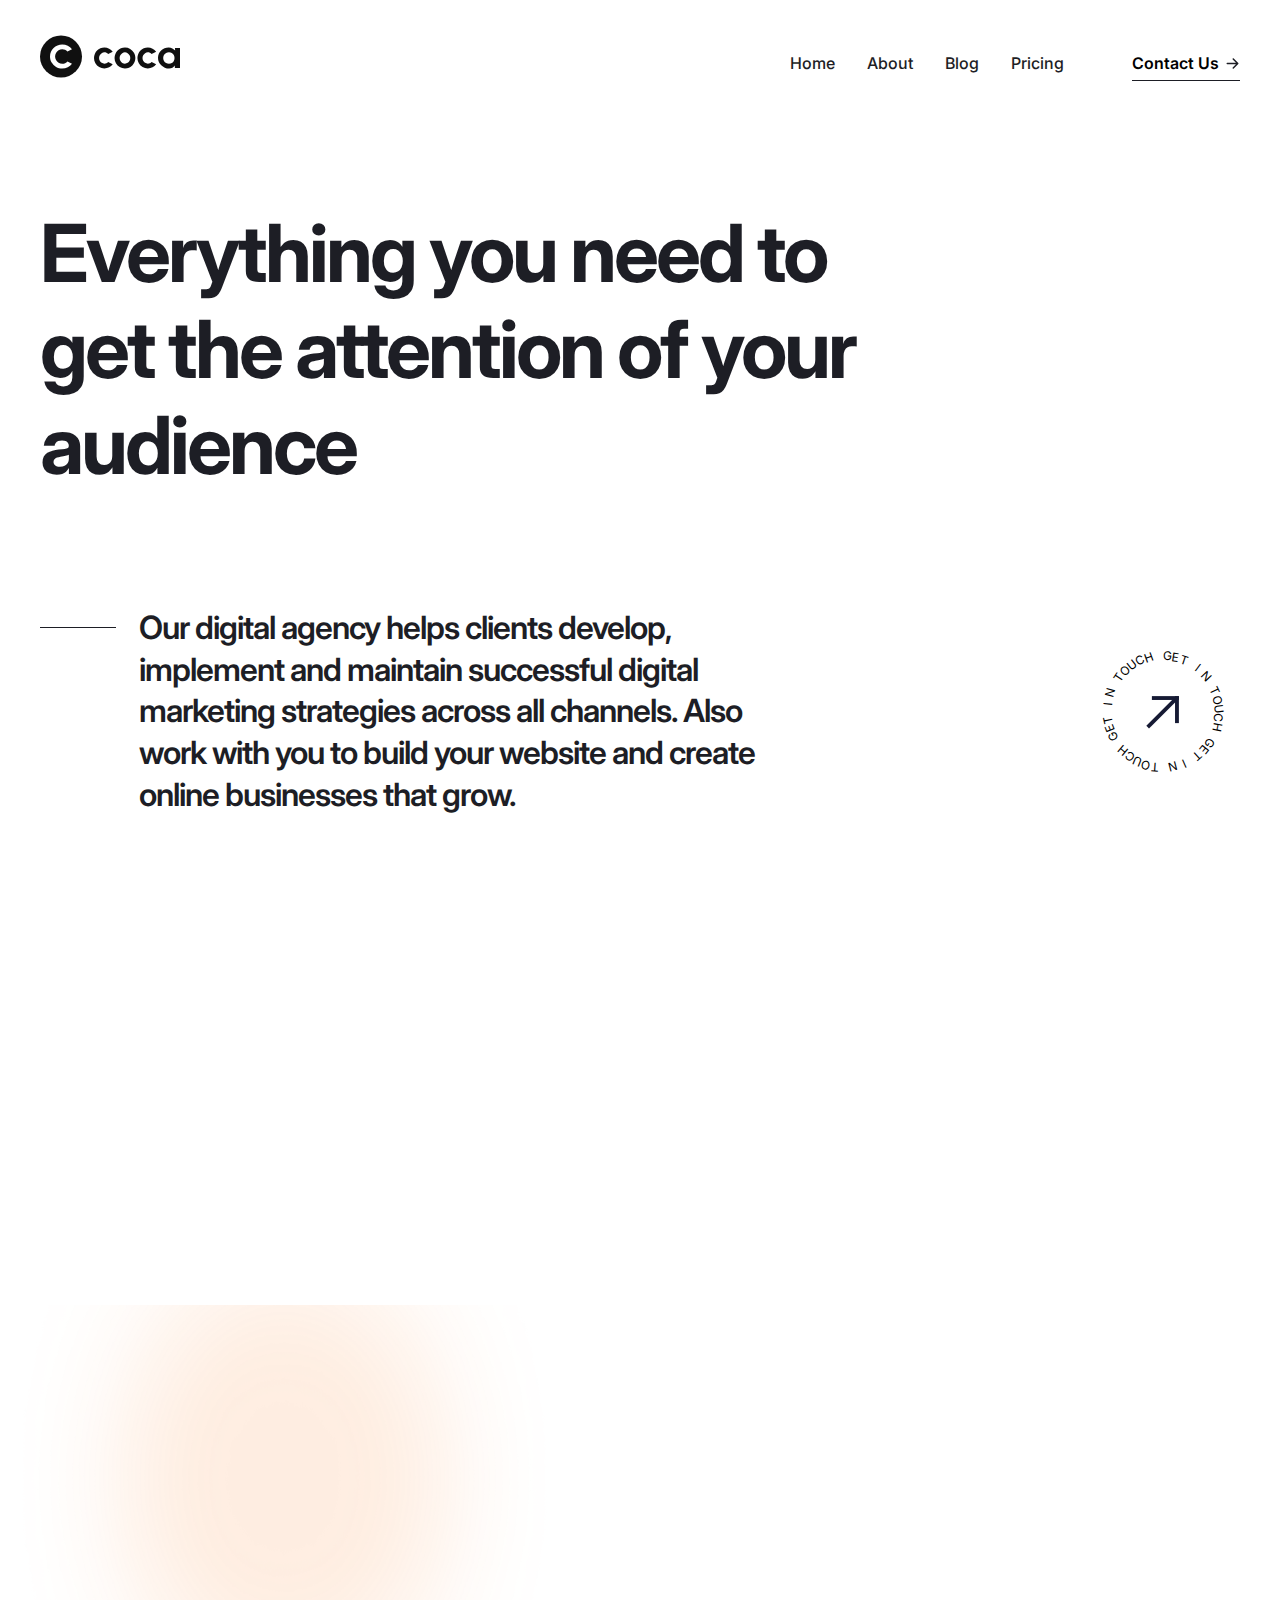
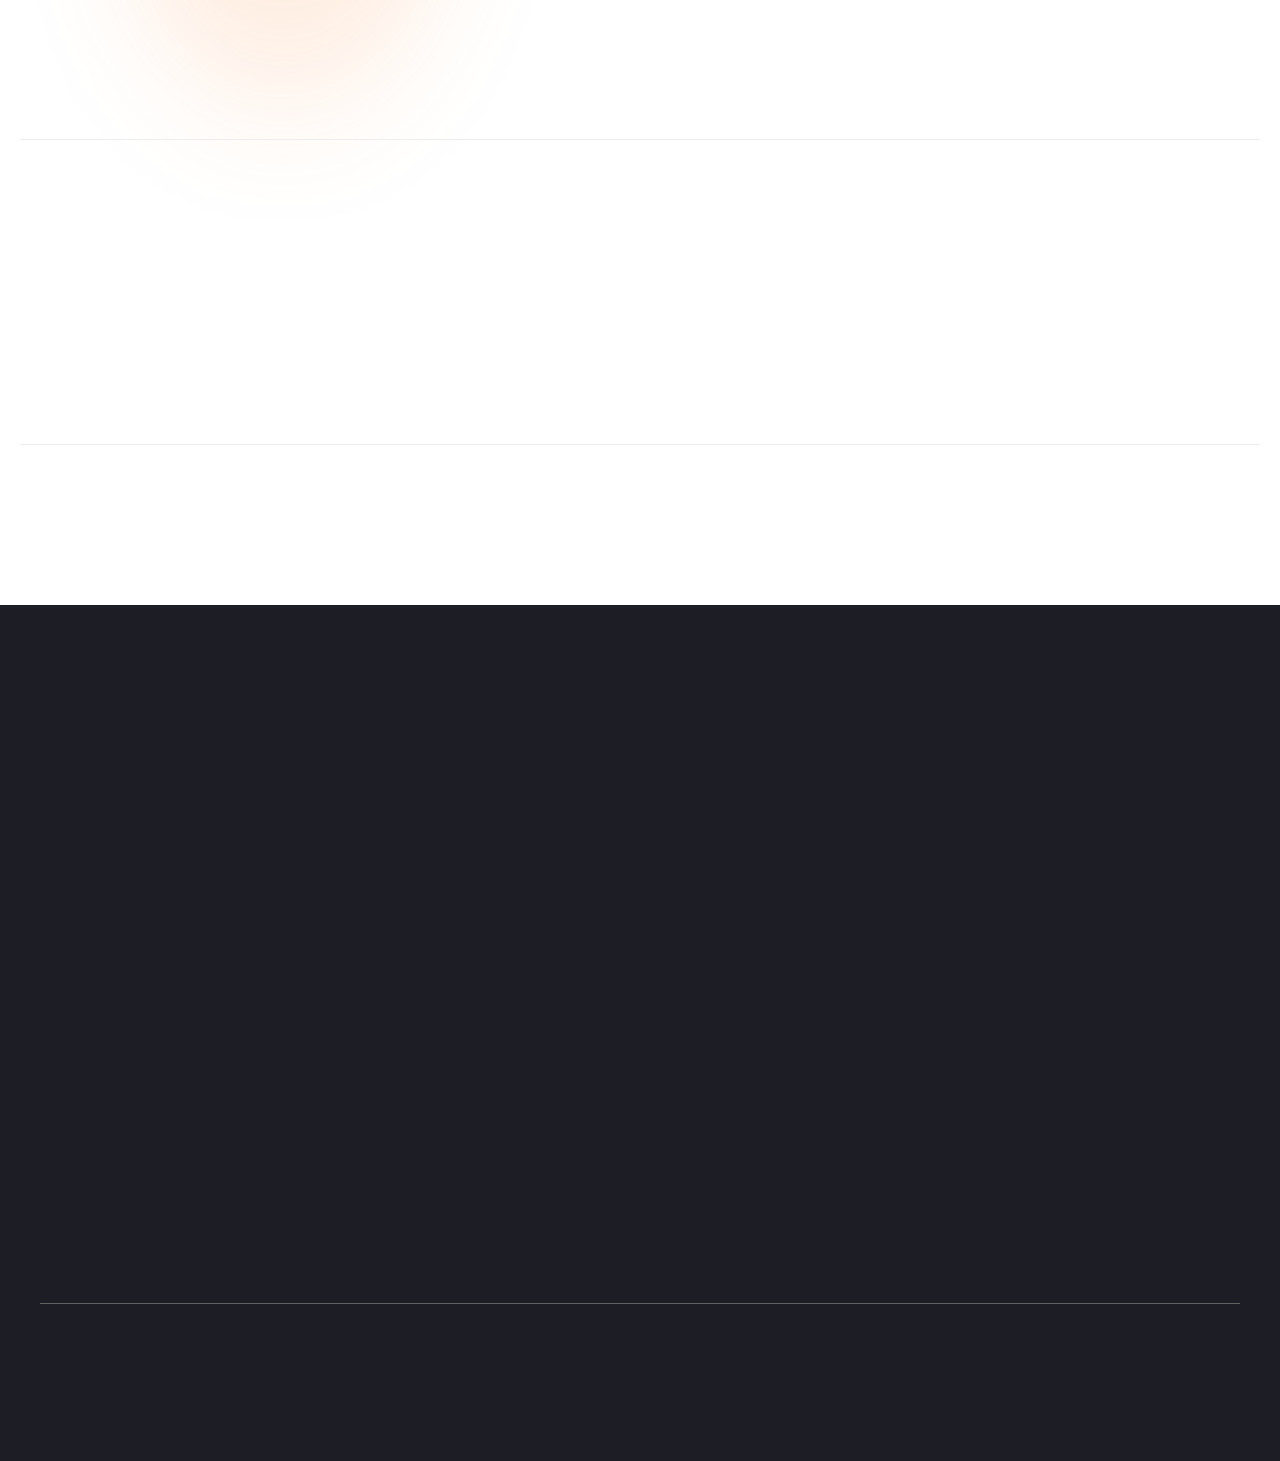
==== about.html @ 6eb858f6 "section believe-in adaptive" ====
<!DOCTYPE html>
<html lang="en">
<head>
    <meta charset="UTF-8">
    <meta name="viewport" content="width=device-width, initial-scale=1.0">
    <script src="https://cdnjs.cloudflare.com/ajax/libs/jquery/3.7.1/jquery.min.js"></script>
    <link href="https://fonts.googleapis.com/css2?family=Inter:wght@400;500;600;700&family=Poppins:wght@500&family=Roboto:wght@300;400;500&display=swap" rel="stylesheet">
    <link rel="stylesheet" href="css/reset.css">
    <link rel="stylesheet" href="css/animate.css">
    <title>Coca</title>
    <link rel="stylesheet" href="css/style.css">
</head>
<body>
    <header class="header">
        <div class="container header__inner">
            <a href="index.html">
                <img src="images/logo.svg" alt="" class="logo wow fadeInLeft">
            </a>
            <div class="header__links">
                <nav class="nav" data-wow-delay="0.5s">
                    <a href="index.html" class="nav__item">Home</a>
                    <a href="#" class="nav__item">About</a>
                    <a href="#" class="nav__item">Blog</a>
                    <a href="#" class="nav__item">Pricing</a>
                </nav>
                <button class="header__btn" data-wow-delay="1s">
                    <span>Contact Us</span>
                    <svg class="header__arrow">
                        <use xlink:href="#arrow"></use>
                    </svg>
                </button>
            </div>
            <button class="burger wow fadeInRight" data-wow-delay=".2s">
                <span></span>
                <span></span>
                <span></span>
            </button>
        </div>
    </header>
    
    <main class="main">
        <section class="get-it">
            <div class="container">
                <h1 class="title--main get-it__title wow fadeInLeft">
                    Everything you need to get the attention of your audience
                </h1>
                <div class="get-it__content">
                    <p class="text get-it__text wow fadeInUp" data-wow-delay=".2s">
                        Our digital agency helps clients develop, implement and maintain successful digital marketing strategies across all channels. Also work with you to build your website and create online businesses that grow.
                    </p>
                    <button class="get-it__btn wow fadeInUp" data-wow-delay=".6s">
                        <img src="images/icons/about-arrow.svg" alt="" class="get-it__arrow">
                        <div class="get-it__p">
                            <p>
                                Get in touch
                                Get in touch 
                                Get in touch
                            </p>
                        </div>
                    </button>
                </div>
            </div>
        </section>

        <section class="believe-in section">
            <div class="container believe-in__slider wow fadeInRight">
                <div class="believe-in__item">
                    <img src="images/believe-in/believein-1.jpg" alt="" class="believe-in__img believe-in__img-big">
                </div>
                <div class="believe-in__item believe-in__item--mobile">
                    <img src="images/believe-in/believein-2.jpg" alt="" class="believe-in__img">
                    <div class="believe-in__content">
                        <h6 class="believe-in__title">
                            What we believe in
                        </h6>
                        <p class="believe-in__text">
                            Over the years at Sans, we’ve put a lot of thought into what it is that makes us who we are. The qualities that unite us, that make us such an effective team, and...
                        </p>
                        <button class="btn believe-in__btn">
                            See Details
                            <svg class="believe-in__arrow">
                                <use xlink:href="#arrow"></use>
                            </svg>
                        </button>
                    </div>
                </div>
                <div class="believe-in__item">
                    <img src="images/believe-in/believein-3.jpg" alt="" class="believe-in__img">
                </div>
                <div class="believe-in__item">
                    <img src="images/believe-in/believein-1.jpg" alt="" class="believe-in__img believe-in__img-big">
                </div>
                <div class="believe-in__item">
                    <img src="images/believe-in/believein-3.jpg" alt="" class="believe-in__img">
                </div>
            </div>
            <img src="images/ellipse-orange.png" alt="" class="believe-in__back">
        </section>

        <section class="section quote">
            <div class="container quote__inner">
                <h1 class="title quote__title wow fadeInUp">
                    Powerful ideas & sales acceleration
                </h1>
                <div class="quote__text wow fadeInUp" data-wow-delay=".4s">
                    We are a software development firm specializing in digital products. We build beautiful, functional and cross-platform solutions that are accessible to all.
                </div>
            </div>
        </section>
    </main>

    <footer class="footer footer--dark">
        <div class="container footer__inner">
            <div class="footer__top">
                <div class="footer__content">
                    <h1 class="footer__title wow fadeInLeft">Think beyond the wave</h1>
                    <p class="footer__subtitle footer__subtitle--dark wow fadeInLeft" data-wow-delay=".2s">
                        Ask about Sans products, pricing, implementation, or anything else. Our highly trained reps are standing by, ready to help
                    </p>
                </div>
                <button class="btn footer__btn footer__btn--dark wow fadeInRight">Try for free</button>
            </div>
            <div class="footer__bottom">
                <div class="footer__descr">
                    <img src="images/logo-light.svg" alt="" class="logo wow fadeInLeft" data-wow-delay=".5s">
                    <p class="footer__text footer__text--dark wow fadeInLeft" data-wow-delay="1s">
                        We built an elegant solution. Our team created a fully integrated sales and marketing solution for SMBs
                    </p>
                </div>
                <div class="footer__links footer__links-desktop">
                    <ul class="footer__list wow fadeInRight">
                        <li class="footer__item footer__item-title">Company</li>
                        <li class="footer__item footer__item--dark">
                            <a href="#">About</a>
                        </li>
                        <li class="footer__item footer__item--dark">
                            <a href="#">Pricing</a>
                        </li>
                        <li class="footer__item footer__item--dark">
                            <a href="#">Jobs</a>
                        </li>
                        <li class="footer__item footer__item--dark">
                            <a href="#">Blog</a>
                        </li>
                    </ul>
                    <ul class="footer__list wow fadeInRight" data-wow-delay=".2s">
                        <li class="footer__item footer__item-title">Product</li>
                        <li class="footer__item footer__item--dark">
                            <a href="#">Discover</a></li>
                        <li class="footer__item footer__item--dark">
                            <a href="#">Sales Software</a></li>
                        <li class="footer__item footer__item--dark">
                            <a href="#">CRM Comparision</a></li>
                        <li class="footer__item footer__item--dark">
                            <a href="#">Marketplace</a></li>
                    </ul>
                    <ul class="footer__list wow fadeInRight" data-wow-delay=".4s">
                        <li class="footer__item footer__item-title">Partner Program</li>
                        <li class="footer__item footer__item--dark">
                            <a href="#">Terms & Conditions</a>
                        </li>
                        <li class="footer__item footer__item--dark">
                            <a href="#">What is CRM</a>
                        </li>
                        <li class="footer__item footer__item--dark">
                            <a href="#">Privacy Policy</a>
                        </li>
                        <li class="footer__item footer__item--dark">
                            <a href="#">Resource</a>
                        </li>
                    </ul>
                    <ul class="footer__list wow fadeInRight" data-wow-delay=".6s">
                        <li class="footer__item footer__item-title">Help Center</li>
                        <li class="footer__item footer__item--dark">
                            <a href="#">Community</a>
                        </li>
                        <li class="footer__item footer__item--dark">
                            <a href="#">Knowledge Base</a>
                        </li>
                        <li class="footer__item footer__item--dark">
                            <a href="#">Academy</a>
                        </li>
                        <li class="footer__item footer__item--dark">
                            <a href="#">Support</a>
                        </li>
                    </ul>
                </div>
            </div>
            <div class="footer__dark">
                <ul class="footer__socials">
                    <li class="wow fadeInRight">
                        <a href="#">
                            <img src="images/socials/facebook-dark.svg" alt="" class="footer__img">
                        </a>
                    </li>
                    <li class="wow fadeInRight" data-wow-delay=".1s">
                        <a href="#">
                            <img src="images/socials/twitter-dark.svg" alt="" class="footer__img">
                        </a>
                    </li>
                    <li class="wow fadeInRight" data-wow-delay=".2s">
                        <a href="#">
                            <img src="images/socials/insta-dark.svg" alt="" class="footer__img">
                        </a>
                    </li>
                    <li class="wow fadeInRight" data-wow-delay=".3s">
                        <a href="#">
                            <img src="images/socials/linkedin-dark.svg" alt="" class="footer__img">
                        </a>
                    </li>
                </ul>
                <ul class="footer__info">
                    <li class="wow fadeInUp" data-wow-delay=".4s">
                        <a href="#" class="footer__link">Privacy Policy</a>              
                    </li>
                    <li class="wow fadeInUp" data-wow-delay=".4s">
                        <a href="#" class="footer__link">Terms & Conditions</a>
                    </li>
                    <li class="wow fadeInUp" data-wow-delay=".4s">
                        <a href="#" class="footer__link">Support</a>
                    </li>
                </ul>
            </div>
        </div>
    </footer>

    <svg xmlns="http://www.w3.org/2000/svg" style="display:none;">
        <symbol id="arrow" viewBox="0 0 18 18">
          <path fill-rule="evenodd" clip-rule="evenodd" d="M9.26341 2.9638C9.61488 2.61233 10.1847 2.61233 10.5362 2.9638L15.9362 8.3638C16.2877 8.71527 16.2877 9.28512 15.9362 9.63659L10.5362 15.0366C10.1847 15.3881 9.61488 15.3881 9.26341 15.0366C8.91194 14.6851 8.91194 14.1153 9.26341 13.7638L13.127 9.9002L2.69981 9.9002C2.20275 9.9002 1.7998 9.49725 1.7998 9.0002C1.7998 8.50314 2.20275 8.1002 2.69981 8.1002H13.127L9.26341 4.23659C8.91194 3.88512 8.91194 3.31527 9.26341 2.9638Z"/>
        </symbol>
        <symbol id="progress-arrow" viewBox="0 0 20 20">
            <path fill-rule="evenodd" clip-rule="evenodd" d="M14.7071 12.7071C14.3166 13.0976 13.6834 13.0976 13.2929 12.7071L10 9.41421L6.70711 12.7071C6.31658 13.0976 5.68342 13.0976 5.29289 12.7071C4.90237 12.3166 4.90237 11.6834 5.29289 11.2929L9.29289 7.29289C9.68342 6.90237 10.3166 6.90237 10.7071 7.29289L14.7071 11.2929C15.0976 11.6834 15.0976 12.3166 14.7071 12.7071Z"/>
        </symbol>
        <symbol id="dot" viewBox="0 0 3 3">
            <circle cx="1.5" cy="1.5" r="1.5" fill="#161A34"/>
        </symbol>
    </svg>

    <script src="js/slick.min.js"></script>
    <script src="js/wow.min.js"></script>
    <script src="js/main.js"></script>
</body>
</html>
---- css/style.css ----
:root {
  --black: #1d1e25;
}

body {
  font-family: "Inter", sans-serif;
  font-size: 16px;
  font-weight: 400;
  line-height: 1.7;
  color: var(--black);
  background-color: #fff;
}

html,
body {
  overflow-x: hidden;
}

body {
  display: -webkit-box;
  display: -ms-flexbox;
  display: flex;
  -webkit-box-orient: vertical;
  -webkit-box-direction: normal;
  -ms-flex-direction: column;
  flex-direction: column;
  min-height: 100vh;
}

main {
  -webkit-box-flex: 1;
  -ms-flex: 1;
  flex: 1;
}

footer {
  -ms-flex-negative: 0;
  flex-shrink: 0;
}

.container {
  max-width: 1240px;
  padding: 0 20px;
  margin: 0 auto;
}

.section {
    padding-bottom: 160px;
}

.title--main {
  -webkit-font-feature-settings: "calt" off;
  font-feature-settings: "calt" off;
  font-size: 80px;
  font-weight: 700;
  line-height: 1.2;
  letter-spacing: -3px;
  padding-bottom: 114px;
  word-wrap: break-word;
}

.btn {
  padding: 16px 32px;
  color: #fff;
  background-color: var(--black);
  border-radius: 100px;
}

.title {
  color: #1d1e25;
  font-size: 56px;
  font-weight: 600;
  line-height: 1.2;
  letter-spacing: -2px;
  max-width: 816px;
}

.title-narrow {
  max-width: 601px;
}

.title-white {
  color: #fff;
}

.text {
  font-size: 32px;
  font-weight: 600;
  line-height: 1.3;
  letter-spacing: -1px;
  position: relative;
  word-wrap: break-word;
}

.text::before {
  content: "";
  position: absolute;
  display: inline-block;
  width: 76px;
  height: 1px;
  background-color: var(--black);
  left: 0;
  top: 20px;
}

.slick-list {
    overflow: hidden;
}
  
.slick-track {
    display: flex;
}

.header {
  position: relative;
}

.header__inner {
  display: -webkit-box;
  display: -ms-flexbox;
  display: flex;
  -webkit-box-pack: justify;
  -ms-flex-pack: justify;
  justify-content: space-between;
  -webkit-box-align: center;
  -ms-flex-align: center;
  align-items: center;
  padding-top: 26px;
}

.logo {
  width: 140px;
  height: 66px;
}

.header__links {
  display: -webkit-box;
  display: -ms-flexbox;
  display: flex;
  -webkit-box-align: center;
  -ms-flex-align: center;
  align-items: center;
  gap: 0 68px;
}

.nav {
  display: -webkit-box;
  display: -ms-flexbox;
  display: flex;
  -webkit-box-align: center;
  -ms-flex-align: center;
  align-items: center;
  gap: 0 32px;
  font-weight: 500;
}

.nav__item {
  position: relative;
  -webkit-transition: width 0.3s;
  -o-transition: width 0.3s;
  transition: width 0.3s;
}

.nav__item::after {
  content: "";
  position: absolute;
  display: block;
  background-color: var(--black);
  width: 0;
  height: 2.5px;
  -webkit-transition: width 0.3s;
  -o-transition: width 0.3s;
  transition: width 0.3s;
}

.nav__item:hover::after {
  width: 100%;
}

.header__btn {
  position: relative;
  display: -webkit-box;
  display: -ms-flexbox;
  display: flex;
  -webkit-box-align: center;
  -ms-flex-align: center;
  align-items: center;
  font-size: 16px;
  gap: 6px;
  font-weight: 600;
}

.header__btn::after {
  content: "";
  position: absolute;
  display: block;
  background-color: var(--black);
  width: 100%;
  height: 1px;
  bottom: -8px;
}

.header__arrow {
  fill: var(--black);
  display: block;
  width: 15px;
  height: 15px;
}

.burger {
  position: relative;
  background-color: transparent;
  width: 24px;
  height: 20px;
  display: none;
}

.burger span {
  content: "";
  position: absolute;
  display: block;
  height: 2.5px;
  background-color: var(--black);
  border-radius: 10px;
  -webkit-transition: -webkit-transform 0.2s;
  transition: -webkit-transform 0.2s;
  -o-transition: transform 0.2s;
  transition: transform 0.2s;
  transition: transform 0.2s, -webkit-transform 0.2s;
}

.burger span:first-child {
  top: 0;
  width: 18px;
}

.burger span:nth-child(2) {
  top: 8.5px;
  width: 18px;
}

.burger span:last-child {
  bottom: 0;
  width: 10px;
  right: 6px;
}

.burger.burger--active span:first-child {
  -webkit-transform: rotate(-45deg);
  -ms-transform: rotate(-45deg);
  transform: rotate(-45deg);
  top: 8.5px;
}

.burger.burger--active span:nth-child(2) {
  display: none;
}

.burger.burger--active span:last-child {
  -webkit-transform: rotate(45deg);
  -ms-transform: rotate(45deg);
  transform: rotate(45deg);
  top: 8.5px;
  width: 18px;
}

.intro {
  position: relative;
}

.intro__inner {
  display: -webkit-box;
  display: -ms-flexbox;
  display: flex;
  -webkit-box-pack: justify;
  -ms-flex-pack: justify;
  justify-content: space-between;
  -webkit-box-align: center;
  -ms-flex-align: center;
  align-items: center;
  padding-top: 13px;
  padding-bottom: 141px;
}

.intro__content {
  -webkit-box-flex: 1;
  -ms-flex: 1 1 61%;
  flex: 1 1 61%;
}

.intro__stat {
  -webkit-box-flex: 1;
  -ms-flex: 1 1 39%;
  flex: 1 1 39%;
  position: relative;
  display: -webkit-box;
  display: -ms-flexbox;
  display: flex;
  -webkit-box-orient: vertical;
  -webkit-box-direction: normal;
  -ms-flex-direction: column;
  flex-direction: column;
  -webkit-box-align: center;
  -ms-flex-align: center;
  align-items: center;
}

.intro__title {
  max-width: 100%;
}

.intro__text {
  padding-left: 103px;
  max-width: 100%;
}

.intro__form {
  display: -webkit-box;
  display: -ms-flexbox;
  display: flex;
  -webkit-box-align: end;
  -ms-flex-align: end;
  align-items: end;
  gap: 0 16px;
  padding-top: 69px;
}
.intro__input {
  min-width: 280px;
  border-bottom: 1px solid #ced1d8;
  padding: 9px 0 23px;
}

.intro__input::-webkit-input-placeholder {
  font-size: 14px;
}

.intro__input::-moz-placeholder {
  font-size: 14px;
}

.intro__input:-ms-input-placeholder {
  font-size: 14px;
}

.intro__input::-ms-input-placeholder {
  font-size: 14px;
}

.intro__input::placeholder {
  font-size: 14px;
}

.intro__btn {
  min-width: 175px;
}

.intro__growth {
  position: absolute;
  left: 350px;
  top: -50px;
}

.intro__list {
  padding: 20px 28px;
  background-color: #000;
  border-radius: 8px;
  -webkit-box-shadow: 20px 40px 80px 0px rgba(45, 51, 81, 0.12);
  box-shadow: 20px 40px 80px 0px rgba(45, 51, 81, 0.12);
  display: -webkit-box;
  display: -ms-flexbox;
  display: flex;
  -webkit-box-pack: justify;
  -ms-flex-pack: justify;
  justify-content: space-between;
  gap: 0 80px;
  min-width: 420px;
  color: #5c616e;
  font-size: 14px;
}

.intro__name {
  font-weight: 600;
  line-height: 1.4;
  padding-bottom: 4px;
}
.intro__price {
  color: #fff;
  font-size: 20px;
  font-weight: 700;
  line-height: 1.3;
  padding-bottom: 8px;
}

.intro__inc {
  color: #60d39c;
}

.intro__dec {
  color: #e35454;
}

.intro__arrow {
  width: 12px;
  height: 12px;
}

.intro__arrow-inc {
  fill: #60d39c;
  -webkit-transform: rotate(-90deg);
  -ms-transform: rotate(-90deg);
  transform: rotate(-90deg);
}

.intro__arrow-dec {
  fill: #e35454;
  -webkit-transform: rotate(90deg);
  -ms-transform: rotate(90deg);
  transform: rotate(90deg);
}

.intro__circle-orange {
  position: absolute;
  top: -20%;
  left: 0;
  z-index: -1;
}

.intro__circle-green {
  position: absolute;
  top: 10%;
  right: 0;
  z-index: -1;
}

.overview {
  background-color: #1d1e25;
  padding: 100px 0;
}

.overview__text {
  color: #7e8492;
  font-size: 18px;
  font-weight: 500;
  line-height: 1.5;
  padding-top: 24px;
  max-width: 660px;
}

.overview__inner {
  display: grid;
  grid-template-columns: auto auto;
  -webkit-box-pack: justify;
  -ms-flex-pack: justify;
  justify-content: space-between;
  gap: 56px;
  padding-top: 80px;
}

.overview__img {
  padding-bottom: 24px;
}

.overview__title {
  color: #fff;
  font-size: 32px;
  font-weight: 600;
  line-height: 1.3;
  letter-spacing: -1px;
  max-width: 446px;
  padding-bottom: 24px;
  max-width: 293px;
  min-height: 107px;
}

.overview__descr {
  color: #7e8492;
  font-size: 16px;
  font-weight: 500;
  max-width: 481px;
  min-height: 80px;
}

.features {
  padding: 160px 0;
}

.features__inner {
  display: -webkit-box;
  display: -ms-flexbox;
  display: flex;
  gap: 0 58px;
  -webkit-box-align: center;
  -ms-flex-align: center;
  align-items: center;
}

.features__stat {
  width: 51%;
  height: 651px;
  background-position: center center;
  background-repeat: no-repeat;
  background-size: cover;
  position: relative;
}

.features__content {
  width: 49%;
}

.features__info {
  background-color: #fff;
  position: absolute;
  padding: 17.5px;
  max-width: 290px;
  bottom: 40px;
  right: 36px;
}

.features__top {
  display: -webkit-box;
  display: -ms-flexbox;
  display: flex;
  -webkit-box-align: center;
  -ms-flex-align: center;
  align-items: center;
  -webkit-box-pack: justify;
  -ms-flex-pack: justify;
  justify-content: space-between;
  padding-bottom: 22px;
}

.features__title {
  font-size: 16px;
  font-weight: 600;
  line-height: 1.5;
}

.features__btn {
  width: 18px;
  height: 18px;
  cursor: pointer;
}

.features__item {
  display: -webkit-box;
  display: -ms-flexbox;
  display: flex;
  gap: 0 25px;
}

.features__item:first-child {
  border-bottom: 0.7px solid #ededed;
  margin-bottom: 22.5px;
  padding-bottom: 22.5px;
}

.features__name {
  font-size: 10px;
  font-weight: 500;
  color: #7e8492;
  padding-bottom: 5px;
}

.features__progress {
  display: -webkit-box;
  display: -ms-flexbox;
  display: flex;
  -webkit-box-align: center;
  -ms-flex-align: center;
  align-items: center;
  -webkit-box-pack: justify;
  -ms-flex-pack: justify;
  justify-content: space-between;
  padding-bottom: 8px;
}

.features__score {
  display: -webkit-box;
  display: -ms-flexbox;
  display: flex;
  -webkit-box-align: center;
  -ms-flex-align: center;
  align-items: center;
}

.features__arrow {
  width: 20px;
  height: 20px;
}

.features__arrow-up {
  fill: #50cd89;
}

.features__arrow-down {
  fill: #eb5757;
  -webkit-transform: rotate(180deg);
  -ms-transform: rotate(180deg);
  transform: rotate(180deg);
}

.features__cost {
  color: var(--black);
  font-size: 23px;
  font-weight: 700;
  line-height: 1.2;
}

.features__number {
  font-size: 10px;
  font-weight: 500;
  line-height: 1.5;
}

.features__add {
  font-size: 8px;
  color: #7e8492;
}

.features__add span {
  font-weight: 700;
}

.features__subtitle {
  font-weight: 500;
  color: #7e8492;
  padding: 24px 0 40px;
  max-width: 360px;
}

.features__preferences {
  display: -webkit-box;
  display: -ms-flexbox;
  display: flex;
  -webkit-box-orient: vertical;
  -webkit-box-direction: normal;
  -ms-flex-direction: column;
  flex-direction: column;
  gap: 32px 0;
}

.features__preferences li {
  display: -webkit-box;
  display: -ms-flexbox;
  display: flex;
  -webkit-box-align: center;
  -ms-flex-align: center;
  align-items: center;
  gap: 0 16px;
  max-width: 395px;
  font-weight: 500;
}

.strength__list {
  display: grid;
  grid-template-columns: auto auto auto auto;
  -webkit-box-align: center;
  -ms-flex-align: center;
  align-items: center;
  gap: 64px 144px;
  padding-bottom: 80px;
}

.strength__item {
  position: relative;
  max-width: 199px;
}

.strength__item::after {
  content: "";
  position: absolute;
  display: inline-block;
  background-color: #ced1d8;
  width: 1px;
  height: 99px;
  top: 25px;
  left: 135%;
}

.strength__item:last-child:after {
  content: none;
}

.strength__number {
  font-size: 64px;
  font-weight: 600;
  line-height: 1.2;
  padding-bottom: 8px;
}

.strength__add {
  font-weight: 500;
  color: #7e8492;
  font-size: 18px;
  max-width: 199px;
}

.strength__img {
  width: 100%;
  padding-bottom: 80px;
}

.strength__descr {
  display: -webkit-box;
  display: -ms-flexbox;
  display: flex;
  gap: 0 54px;
  -webkit-box-pack: justify;
  -ms-flex-pack: justify;
  justify-content: space-between;
  padding-bottom: 160px;
}

.strength__text {
  max-width: 421px;
  font-weight: 500;
  color: #7e8492;
  font-size: 18px;
}

.strength__companies {
  padding: 102.5px 0;
  border-top: 1px solid #ced1d8;
  border-bottom: 1px solid #ced1d8;
  display: -webkit-box;
  display: -ms-flexbox;
  display: flex;
  -webkit-box-align: center;
  -ms-flex-align: center;
  align-items: center;
  -webkit-box-pack: center;
  -ms-flex-pack: center;
  justify-content: center;
  gap: 0 30px;
  -webkit-box-pack: space-evenly;
  -ms-flex-pack: space-evenly;
  justify-content: space-evenly;
}

.strength__add-last {
  max-width: 323px;
}

.strength__logos {
  display: grid;
  grid-template-columns: auto auto auto auto;
  -webkit-box-align: center;
  -ms-flex-align: center;
  align-items: center;
  gap: 31px 30px;
}

.sevices__text {
  font-weight: 500;
  color: #7e8492;
  max-width: 462px;
  padding-top: 24px;
}

.services__inner {
  padding-top: 80px;
  display: grid;
  grid-template-columns: repeat(2, 1fr);
  gap: 56px 64px;
}

.services__item {
  display: flex;
  align-items: center;
  gap: 0 60px;
}

.services__images {
  min-width: 240px;
  min-height: 273px;
  background-size: cover;
  background-repeat: no-repeat;
  position: relative;
}

.services__icon {
  position: absolute;
  right: 12px;
  top: 12px;
  border-radius: 100px;
  background: rgba(22, 26, 52, 0.6);
  backdrop-filter: blur(4px);
  padding: 16px;
  transition: transform 0.2s;
}

.services__content {
  max-width: 268px;
}

.services__name {
  font-size: 32px;
  font-weight: 600;
  line-height: 1.3;
  letter-spacing: -1px;
  padding-bottom: 24px;
}

.services__descr {
  color: #7e8492;
  font-size: 16px;
  font-weight: 500;
}

.services__item:hover .services__icon {
  transform: scale(1.2);
  transition: transform 0.2s;
}

.insight__title {
  text-align: center;
  font-size: 56px;
  font-weight: 600;
  line-height: 1.2;
  letter-spacing: -2px;
}

.insight__subtitle {
  text-align: center;
  padding: 24px 0 80px;
  font-size: 18px;
  font-weight: 500;
  color: #7e8492;
}

.insight__slider {
  position: relative;
}

.insight__slider .slick-track {
  gap: 32px;
}

.insight__slider .slick-arrow {
  position: absolute;
  z-index: 100;
  top: 50%;
  font-size: 0;
  width: 40px;
  height: 40px;
}

.insight__slider .slick-prev {
  background: url('data:image/svg+xml;utf8,<svg xmlns="http://www.w3.org/2000/svg" width="40" height="40" viewBox="0 0 40 40" fill="none"><path d="M14.9998 26.6668L8.33317 20.0002L14.9998 13.3335" stroke="%237E8492" stroke-width="3" stroke-linecap="round" stroke-linejoin="round"/></svg>');
  left: 50%;
  transform: translate(-50%, -50%);
}

.insight__slider .slick-next {
  background: url('data:image/svg+xml;utf8,<svg xmlns="http://www.w3.org/2000/svg" width="40" height="40" viewBox="0 0 40 40" fill="none" transform="rotate(180)"><path d="M14.9998 26.6668L8.33317 20.0002L14.9998 13.3335" stroke="%237E8492" stroke-width="3" stroke-linecap="round" stroke-linejoin="round"/></svg>');
  left: 50.5%;
  transform: translate(-50.5%, -50%);
}

.insight__slider::after {
  content: url('data:image/svg+xml;utf8,<svg xmlns="http://www.w3.org/2000/svg" width="80" height="80" viewBox="0 0 80 80" fill="none"><circle cx="40" cy="40" r="40" fill="white"/></svg>');
  position: absolute;
  display: block;
  z-index: 99;
  width: 80px;
  height: 80px;
  top: 50%;
  opacity: 0.99;
  left: 50.3%;
  transform: translate(-50.3%, -50%);
}

.insight__info {
  display: flex;
  align-items: center;
  justify-content: space-between;
  color: #7e8492;
  font-size: 14px;
  line-height: 1.5;
  padding: 16px 0;
}

.insight__name {
  font-size: 32px;
  font-weight: 600;
  line-height: 1.5;
  letter-spacing: -0.64px;
  width: 100%;
  max-width: 582px;
}

.testim__top {
    display: flex;
    align-items: center;
    gap: 0 50px;
    justify-content: space-between;
    padding-bottom: 48px;
}

.testim__title {
    max-width: 530px;
}

.testim__text {
    font-size: 18px;
    font-weight: 500;
    color: #7E8492;
    max-width: 376px;
}

.testim__inner {
    position: relative;
    display: flex;
    align-items: flex-start;
    gap: 0 42px;
}

.testim__img {
    width: 115px;
}

.testim__slider {
    width: 87%;
    padding-top: 67px;
}

.testim__slider .slick-slide {
    max-width: 100%;
}

.testim__slider .slick-track {
    position: relative;
}
  
.testim__slider .slick-arrow {
    background-image: url("../images/icons/active-arrow.svg");
    background-repeat: no-repeat;
    background-position: center;
    position: absolute;
    z-index: 100;
    font-size: 0;
    /* padding: 16px; */
    border-radius: 100px;
    /* border: 1px solid #CED1D8; */
    background-color: #1D1E25;
    width: 50px;
    height: 50px;
    bottom: 0;
}
  
.testim__slider .slick-prev {
	transform: rotate(180deg);
	right: 66px;
}
  
.testim__slider .slick-next {
    right: 0;
}

.testim__rate {
    display: flex;
    gap: 0 8px;
    padding-bottom: 19px;
}

.testim__number {
    font-weight: 500;
}

.testim__comment {
    font-size: 40px;
    font-weight: 500;
    line-height: 1.3;
    letter-spacing: -1px;
    max-width: 95%;
    padding-bottom: 40px;
    word-wrap: break-word;
    word-break: keep-all;
}

.testim__user {
    display: flex;
    align-items: center;
    gap: 0 24px;
}

.testim__avatar {
    width: 56px;
    height: 56px;
    border-radius: 56px;
}

.testim__info {
    display: flex;
    flex-direction: column;
    gap: 4px 0;
}

.testim__name {
    font-size: 18px;
    font-weight: 600;
    line-height: 1.4;
}

.testim__job {
    font-weight: 500;
    color: #7E8492;
}

.footer {
  position: relative;
}

.footer--dark {
    background-color: var(--black);
    color: #FFF;
}

.footer__inner {
  position: relative;
  padding-top: 112px;
  padding-bottom: 89px;
}

.footer__top {
  display: -webkit-box;
  display: -ms-flexbox;
  display: flex;
  -webkit-box-pack: justify;
  -ms-flex-pack: justify;
  justify-content: space-between;
  -webkit-box-align: center;
  -ms-flex-align: center;
  align-items: center;
  gap: 0 50px;
  padding-bottom: 128px;
}

.footer__title {
  font-size: 64px;
  font-weight: 600;
  padding-bottom: 32px;
  line-height: 1.2;
}

.footer__subtitle {
  font-size: 24px;
  font-weight: 600;
  line-height: 1.4;
  max-width: 543px;
  padding-left: 100px;
  position: relative;
}

.footer__subtitle::before {
  content: "";
  position: absolute;
  display: inline-block;
  width: 76px;
  height: 1px;
  background-color: var(--black);
  left: 0;
  top: 16px;
}

.footer__subtitle--dark {
    color: #afb3bb;
    padding-left: 0 !important;
}

.footer__subtitle--dark::before {
    content: none;
}

.footer__btn {
  min-width: 177px;
}

.footer__btn--dark {
    color: var(--black);
    background-color: #fff;
}

.footer__bottom {
  display: -webkit-box;
  display: -ms-flexbox;
  display: flex;
  -webkit-box-pack: justify;
  -ms-flex-pack: justify;
  justify-content: space-between;
  gap: 0 50px;
  -webkit-box-align: center;
  -ms-flex-align: center;
  align-items: center;
}

.footer__text {
  font-weight: 500;
  max-width: 292px;
}

.footer__text--dark {
    color: #7E8492;
}

.footer__links {
  display: -webkit-box;
  display: -ms-flexbox;
  display: flex;
  -webkit-box-pack: justify;
  -ms-flex-pack: justify;
  justify-content: space-between;
  gap: 0 20px;
}

.footer__list {
  min-width: 147px;
  display: -webkit-box;
  display: -ms-flexbox;
  display: flex;
  -webkit-box-orient: vertical;
  -webkit-box-direction: normal;
  -ms-flex-direction: column;
  flex-direction: column;
  gap: 16px;
}

.footer__item {
  line-height: 1.5;
}

.footer__item--dark {
    color: #7E8492;
}

.footer__item-title {
  padding-bottom: 8px;
  font-weight: 700;
}

.footer__links-mobile {
  display: none;
  -webkit-box-orient: vertical;
  -webkit-box-direction: normal;
  -ms-flex-direction: column;
  flex-direction: column;
  gap: 24px 0;
}

.footer__socials,
.footer__info {
  display: -webkit-box;
  display: -ms-flexbox;
  display: flex;
  gap: 0 24px;
  -ms-flex-wrap: wrap;
  flex-wrap: wrap;
}

.footer__back-green {
  position: absolute;
  right: 0;
  top: 125px;
  z-index: -1;
  width: 250px;
  height: 525px;
}

.footer__back-orange {
  position: absolute;
  top: 0;
  left: 0;
  z-index: -1;
  width: 621px;
  height: 621px;
}

.footer__dark {
    display: flex;
    align-items: center;
    gap: 0 72px;
    padding-top: 40px;
    margin-top: 56px;
    border-top: 1px solid #606060;
}

.get-it {
    padding: 105px 0 135px;
}

.get-it__content {
    display: flex;
    align-items: center;
    justify-content: space-between;
}

.get-it__title {
    max-width: 879px;
}

.get-it__text {
    max-width: 738px;
    padding-left: 99px;
}

.get-it__btn {
	position: relative;
	width: 127px;
	height: 126px;
	border-radius: 50%;
	display: flex;
	justify-content: center;
	align-items: center;
    transition: transform .3s;
    padding-right: 27px;
}

.get-it__btn:hover {
    transform: scale(1.2);
    transition: transform .3s;
}

.get-it__arrow {
	position: absolute;
}

.get-it__p {
	position: absolute;
	width: 100%;
	height: 100%;
	animation: rotateText 10s linear infinite;
}

.get-it__btn:hover .get-it__p {
    animation-play-state: paused;
}

.get-it__p p span {
	position: absolute;
	font-size: 12px;
    letter-spacing: 200px;
    text-transform: uppercase;
	transform-origin: 0 63.5px;
    pointer-events: none;
}

.believe-in {
    position: relative;
}

.believe-in__item {
    display: flex;
    flex-direction: column;
    justify-content: space-between;
    gap: 24px 0;
}

.believe-in__img {
    display: block;
}

.believe-in__slider .slick-track {
    gap: 0 32px;
}

.believe-in__slider .slick-track {
    gap: 0 32px;
}

.believe-in__img-big {
    height: 100%;
}

.believe-in__content {
    max-width: 502px;
}

.believe-in__title {
    font-size: 32px;
    font-weight: 600;
    line-height: 1.5;
    letter-spacing: -0.32px;
}
.believe-in__text {
    font-size: 18px;
    font-weight: 500;
    color: #7E8492;
    padding-bottom: 32px;
}

.believe-in__btn {
    display: flex;
    gap: 0 7px;
    align-items: center;
}

.believe-in__arrow {
    width: 12px;
    height: 12px;
    fill: #fff;
    display: block;
}

.believe-in__back {
    position: absolute;
    left: 21px;
    width: 551px;
    height: 551px;
    bottom: -117px;
    z-index: -1;
}

.quote__inner {
    padding-top: 80px;
    padding-bottom: 80px;
    border-top: 1px solid #EDEDED;
    border-bottom: 1px solid #EDEDED;
    display: flex;
    justify-content: space-between;
    align-items: center;
    gap: 0 50px;
}

.quote__title {
    max-width: 480px;
}

.quote__text {
    max-width: 522px;
    font-size: 24px;
    font-weight: 600;
    line-height: 1.5;
}

















@media (max-width: 1196px) {
  .strength__list {
    grid-template-columns: auto auto;
    -webkit-box-pack: center;
    -ms-flex-pack: center;
    justify-content: center;
  }

  .strength__item:nth-child(2):after {
    content: none;
  }

  .strength__item::after {
    left: 130%;
  }

  .strength__add {
    max-width: 100%;
  }
}

@media (max-width: 1065px) {
  .intro__stat {
    -webkit-box-orient: horizontal;
    -webkit-box-direction: normal;
    -ms-flex-direction: row;
    flex-direction: row;
    padding-top: 65px;
  }

  .intro__inner {
    padding-top: 35px;
    padding-bottom: 71px;
    display: block;
  }

  .intro__growth {
    top: 20px;
    left: 330px;
  }

  .title,
  .insight__title {
    font-size: 46px;
  }

  .testim__comment {
    font-size: 36px;
  }
}

@media (max-width: 995px) {
  .strength__logos {
    grid-template-columns: auto auto;
    gap: 15px;
  }

  .strength__add {
    max-width: 390px;
  }

  .services__item {
    flex-direction: column;
    gap: 45px 0;
  }
}

@media (max-width: 960px) {
  .footer__bottom {
    -webkit-box-orient: vertical;
    -webkit-box-direction: normal;
    -ms-flex-direction: column;
    flex-direction: column;
    gap: 60px 50px;
    -webkit-box-align: start;
    -ms-flex-align: start;
    align-items: start;
  }

  .footer__links-desktop {
    width: 100%;
  }

  .title,
  .insight__title {
    font-size: 40px;
  }

  .strength__text {
    max-width: 361px;
  }

  .strength__number {
    font-size: 48px;
  }

  .testim__text {
    font-size: 16px;
    max-width: 306px;
  }
}

@media (max-width: 830px) {
    .testim__slider {
        padding-top: 52px;
    }

    .testim__comment {
        max-width: 93%;
        font-size: 28px;
    }
}

@media (max-width: 820px) {
  .intro__stat {
    -webkit-box-orient: vertical;
    -webkit-box-direction: normal;
    -ms-flex-direction: column;
    flex-direction: column;
  }

  .intro__list {
    min-width: 335px;
    gap: 0 20px;
  }

  .intro__price {
    font-size: 16px;
  }

  .title--main {
    font-size: 60px;
    padding-bottom: 54px;
  }

  .intro__text {
    font-size: 26px;
    padding-left: 65px;
  }

  .intro__text::before {
    width: 50px;
    top: 15px;
  }

  .intro__growth {
    left: 58%;
  }

  .features__subtitle {
    font-size: 14px;
    padding: 24px 0;
  }

  .title,
  .insight__title {
    font-size: 38px;
  }

  .features__inner {
    gap: 0 30px;
  }

  .features__preferences {
    gap: 20px 0;
  }

  .features__name {
    padding: 0;
  }

  .features__cost {
    font-size: 15px;
    padding: 0;
  }

  .features__img {
    width: 57px;
    height: 57px;
  }

  .features__info {
    width: 230px;
  }

  .strength__text,
  .strength__add {
    font-size: 16px;
  }

  .strength__descr {
    padding-bottom: 100px;
  }

  .insight__subtitle {
    padding: 22px 0 50px;
  }

  .section {
    padding-bottom: 100px;
  }

  .footer__btn--dark {
    margin-left: 0 !important;
  }

  .footer__dark {
    flex-direction: column;
    gap: 24px 0;
    text-align: center;
    justify-content: center;
  }

  .get-it {
    padding: 75px 0 105px;
  }
}

@media (max-width: 775px) {
  .footer__text {
    width: 292px;
  }

  .footer__links-desktop {
    display: none;
  }

  .footer__bottom {
    -webkit-box-orient: horizontal;
    -webkit-box-direction: normal;
    -ms-flex-direction: row;
    flex-direction: row;
    -webkit-box-align: center;
    -ms-flex-align: center;
    align-items: center;
  }

  .footer__links-mobile {
    display: -webkit-box;
    display: -ms-flexbox;
    display: flex;
  }

  .footer__title {
    font-size: 50px;
  }

  .footer__subtitle {
    font-size: 20px;
    padding-left: 65px;
  }

  .footer__subtitle::before {
    width: 50px;
    top: 13px;
  }

  .title,
  .insight__title {
    font-size: 35px;
    letter-spacing: 0px;
  }

  .overview__text {
    font-size: 16px;
  }

  .overview__img {
    width: 30px;
    padding-bottom: 16px;
  }

  .overview__title {
    font-size: 25px;
    padding-bottom: 20px;
    min-height: 87px;
  }

  .features {
    padding: 115px 0;
  }

  .services__name {
    font-size: 26px;
    padding-bottom: 16px;
  }

  .services__inner {
    padding-top: 70px;
  }

  .insight__img {
    width: 399px;
    height: auto;
  }

  .insight__info,
  .insight__name {
    max-width: 399px;
  }

  .insight__name {
    font-size: 24px;
  }

  .testim__top {
    flex-direction: column;
    gap: 30px 0;
    align-items: flex-start;
  }

  .testim__img {
    width: 85px;
  }

  .testim__inner {
    gap: 0 27px;
  }

  .testim__slider {
    padding-top: 27px;
  }
}

@media (max-width: 690px) {
  .header__links {
    -webkit-box-orient: vertical;
    -webkit-box-direction: normal;
    -ms-flex-direction: column;
    flex-direction: column;
    gap: 30px 0;
    -webkit-box-align: start;
    -ms-flex-align: start;
    align-items: start;
    color: #fff;
    background-color: var(--black);
    padding: 20px 50px 40px 20px;
    position: absolute;
    right: 20px;
    top: -400%;
    -webkit-transition: top 0.2s;
    -o-transition: top 0.2s;
    transition: top 0.2s;
    z-index: 999;
  }

  .header__links.header__links--active {
    top: 90px;
    -webkit-transition: top 0.2s;
    -o-transition: top 0.2s;
    transition: top 0.2s;
  }

  .nav {
    -webkit-box-orient: vertical;
    -webkit-box-direction: normal;
    -ms-flex-direction: column;
    flex-direction: column;
    gap: 20px 0;
    -webkit-box-align: start;
    -ms-flex-align: start;
    align-items: start;
  }

  .header__btn {
    color: #fff;
  }

  .header__btn::after {
    background-color: #fff;
  }

  .header__arrow {
    fill: #fff;
  }

  .burger {
    display: block;
  }

  .footer__inner {
    padding-top: 90px;
  }

  .footer__top {
    -ms-flex-wrap: wrap;
    flex-wrap: wrap;
    gap: 24px 0;
    padding-bottom: 78px;
  }

  .footer__btn {
    margin-left: 65px;
  }

  .intro__sales {
    width: 495px;
  }

  .intro__growth {
    width: 278px;
    left: 58%;
  }

  .title--main {
    font-size: 52px;
    letter-spacing: -1px;
  }

  .intro__text {
    font-size: 20px;
    padding-left: 40px;
  }

  .intro__text::before {
    width: 30px;
    top: 10px;
  }

  .intro__list {
    font-size: 11px;
  }

  .title,
  .insight__title {
    font-size: 31px;
  }

  .features__inner {
    -webkit-box-orient: vertical;
    -webkit-box-direction: normal;
    -ms-flex-direction: column;
    flex-direction: column;
    gap: 45px 0;
  }

  .features__stat {
    width: 100%;
  }

  .features__content {
    width: 100%;
  }

  .features__preferences li {
    font-size: 14px;
    max-width: 410px;
  }

  .features {
    padding: 100px 0;
  }

  .strength__list {
    gap: 40px 80px;
  }

  .strength__item::after {
    left: 115%;
  }

  .strength__number {
    font-size: 40px;
  }

  .strength__descr {
    -webkit-box-orient: vertical;
    -webkit-box-direction: normal;
    -ms-flex-direction: column;
    flex-direction: column;
    gap: 32px 0;
  }

  .strength__text {
    max-width: 100%;
  }

  .strength__companies {
    padding: 62px 0;
  }

  .services__inner {
    padding-top: 50px;
  }

  .insight__subtitle {
    padding: 20px 0 44px;
  }

  .section {
    padding-bottom: 90px;
  }

  .testim__top {
    gap: 22px 0;
  }

  .testim__comment {
    font-size: 22px;
    padding-bottom: 20px; 
  }

  .testim__rate {
    padding-bottom: 15px;
  }

  .believe-in__item {
    display: none;
  }

  .believe-in__item.believe-in__item--mobile {
    display: block;
  }

  .believe-in__content {
    width: 100%;
  }

  .believe-in__item--mobile .believe-in__img {
    width: 100%;
  }
  
  .believe-in__title {
    padding-top: 18px;
  }

  .get-it {
    padding: 65px 0 85px;
  }
}

@media (max-width: 600px) {
    .testim__user {
        gap: 0 12px;
    }
    
    .testim__avatar {
        width: 40px;
        height: 40px;
    }

    .testim__name {
        font-size: 16px;
    }

    .testim__job {
        font-size: 14px;
    }

    .testim__info {
        gap: 2px 0;
    }

    .testim__slider .slick-arrow {
        width: 36px;
        height: 36px;
        bottom: 7px;
    }

    .testim__slider .slick-prev {
        right: 46px;
    }

    .testim__img {
        width: 55px;
    }

    .believe-in__title {
        font-size: 26px;
    }

    .believe-in__text {
        font-size: 16px;
        padding-top: 10px;
        padding-bottom: 24px;
    }
}

@media (max-width: 550px) {
  .footer__bottom {
    -ms-flex-wrap: wrap;
    flex-wrap: wrap;
  }

  .footer__descr,
  .footer__links {
    -webkit-box-flex: 100%;
    -ms-flex: 100%;
    flex: 100%;
  }

  .footer__links {
    -webkit-box-align: center;
    -ms-flex-align: center;
    align-items: center;
    font-size: 14px;
  }

  .title--main {
    font-size: 32px;
  }

  .intro__text {
    font-size: 16px;
    padding-left: 32px;
  }

  .intro__text::before {
    width: 24px;
    top: 10px;
  }

  .intro__input {
    min-width: 219px;
    padding: 0 0 16px;
  }

  .intro__btn {
    min-width: 108px;
    padding: 8px 16px;
  }

  .overview {
    padding: 40px 0;
  }

  .overview__inner {
    grid-template-columns: auto;
    gap: 30px;
  }

  .title,
  .insight__title {
    font-size: 24px;
  }

  .overview__text {
    font-size: 14px;
  }

  .overview__img {
    width: 24px;
    padding-bottom: 16px;
  }

  .overview__title {
    font-size: 23px;
    padding-bottom: 16px;
    min-height: 45px;
    line-height: 1.3;
    letter-spacing: 1px;
  }

  .overview__text {
    font-size: 14px;
  }

  .features {
    padding: 73px 0;
  }

  .features__stat {
    height: 450px;
  }

  .strength__list {
    gap: 16px 32px;
  }

  .strength__item::after {
    left: 105%;
    max-width: 180px;
    height: 64px;
  }

  .strength__add {
    max-width: 175px;
  }

  .strength__number {
    font-size: 32px;
  }

  .strength__descr {
    padding-bottom: 80px;
  }

  .strength__companies {
    display: block;
  }

  .strength__stat {
    padding-bottom: 32px;
  }

  .strength__logos {
    -webkit-box-pack: center;
    -ms-flex-pack: center;
    justify-content: center;
  }

  .strength__add-last {
    max-width: 100%;
  }

  .services__item {
    flex-direction: row;
    gap: 0 30px;
  }

  .services__inner {
    grid-template-columns: repeat(1, 1fr);
    gap: 25px;
    padding-top: 35px;
  }

  .services__images {
    min-width: 161px;
    min-height: 216px;
  }

  .services__descr {
    font-size: 14px;
  }

  .services__name {
    font-size: 16px;
    padding-bottom: 8px;
  }

  .insight__img {
    width: 299px;
    height: auto;
  }

  .insight__info,
  .insight__name {
    max-width: 299px;
  }

  .insight__name {
    font-size: 18px;
  }

  .insight__info {
    font-size: 12px;
  }

  .insight__slider::after {
    content: url('data:image/svg+xml;utf8,<svg xmlns="http://www.w3.org/2000/svg" width="40" height="40" viewBox="0 0 40 40" fill="none"><circle cx="20" cy="20" r="20" fill="white"/></svg>');
    width: 40px;
    height: 40px;
    top: 33%;
    left: 65%;
    transform: translate(-65%, -33%);
  }

  .insight__slider .slick-track {
    gap: 16px;
  }

  .insight__slider .slick-arrow {
    top: 33%;
  }

  .insight__slider .slick-prev {
    left: 65.5%;
    transform: translate(-65.5%, -33%);
  }

  .insight__slider .slick-next {
    left: 64.5%;
    transform: translate(-64.5%, -33%);
  }

  .insight__subtitle {
    font-size: 17px;
    padding: 20px 0 40px;
  }

  .section {
    padding-bottom: 80px;
  }

  .testim__text {
    font-size: 14px;
    max-width: 256px;
  }

  .testim__comment {
    font-size: 20px;
  }

  .believe-in__title {
    font-size: 23px;
  }

  .get-it {
    padding: 55px 0 65px;
  }
}

@media (max-width: 460px) {
  .logo {
    width: 112px;
    height: 52px;
  }

  .footer__btn {
    margin-left: 43px;
  }

  .footer__subtitle {
    font-size: 16px;
    padding-left: 43px;
  }

  .footer__subtitle::before {
    width: 35px;
    top: 10px;
  }

  .footer__top {
    padding-bottom: 56px;
  }

  .footer__inner {
    padding-top: 51px;
  }

  .overview__img {
    padding-bottom: 5px;
  }

  .overview__inner {
    gap: 24px 0;
  }

  .overview__title {
    font-size: 18px;
  }

  .features {
    padding: 56px 0;
  }

  .features__stat {
    height: 374px;
  }

  .features__info {
    max-width: 177px;
  }

  .features__add {
    font-size: 5px;
  }

  .features__cost {
    font-size: 14px;
  }

  .features__item {
    gap: 0 15px;
  }

  .features__number {
    font-size: 8px;
  }

  .features__arrow {
    width: 12px;
    height: 12px;
  }

  .features__info {
    padding: 9.5px;
    bottom: 20px;
    right: 20px;
  }

  .features__item:first-child {
    border-bottom: 0.4px solid #ededed;
    margin-bottom: 13.5px;
    padding-bottom: 13.5px;
  }

  .features__title {
    font-size: 9.5px;
    letter-spacing: 0.5px;
  }

  .features__btn {
    width: 10px;
    height: 10px;
  }

  .strength__descr {
    gap: 16px 0;
  }

  .strength__text {
    font-size: 14px;
  }

  .strength__descr {
    padding-bottom: 66px;
  }

  .strength__logo {
    width: 125px;
  }

  .strength__add {
    font-size: 14px;
  }

  .strength__companies {
    border: none;
    padding: 0;
  }

  .services__icon {
    padding: 8px;
  }

  .insight__subtitle {
    font-size: 16px;
    padding: 18px 0 36px;
  }

  .section {
    padding-bottom: 66px;
  }

  .testim__comment {
    font-size: 16px;
  }

  .testim__slider .slick-arrow {
    width: 28px;
    height: 28px;
  }

  .testim__slider .slick-prev {
    right: 32px;
  }

  .testim__name {
    font-size: 14px;
  }

  .testim__job {
    font-size: 12px;
  }

  .testim__img {
    width: 32px;
  }

  .testim__inner {
    gap: 0;
  }

  .testim__star {
    width: 16px;
  }

  .believe-in__title {
    font-size: 20px;
  }

  .believe-in__text {
    font-size: 14px;
    padding-top: 8px;
    padding-bottom: 16px;
  }

  .get-it {
    padding: 42px 0 48px;
  }
}

@media (max-width: 380px) {
  .strength__add {
    max-width: 158px;
    font-weight: 400;
  }

  .strength__descr {
    padding-bottom: 56px;
  }

  .services__descr {
    font-size: 11px;
  }

  .insight__name {
    font-size: 16px;
  }

  .insight__subtitle {
    padding: 16px 0 32px;
  }

  .section {
    padding-bottom: 56px;
  }

  .testim__top {
    gap: 16px 0;
  }

  .testim__text {
    max-width: 229px;
  }

  .believe-in__title {
    font-size: 18px;
  }

  .get-it {
    padding: 32px 0 34px;
  }
}

@keyframes rotateText {
	0% {
		transform: rotate(360deg);
	}
	100% {
		transform: rotate(0deg);
	}
}
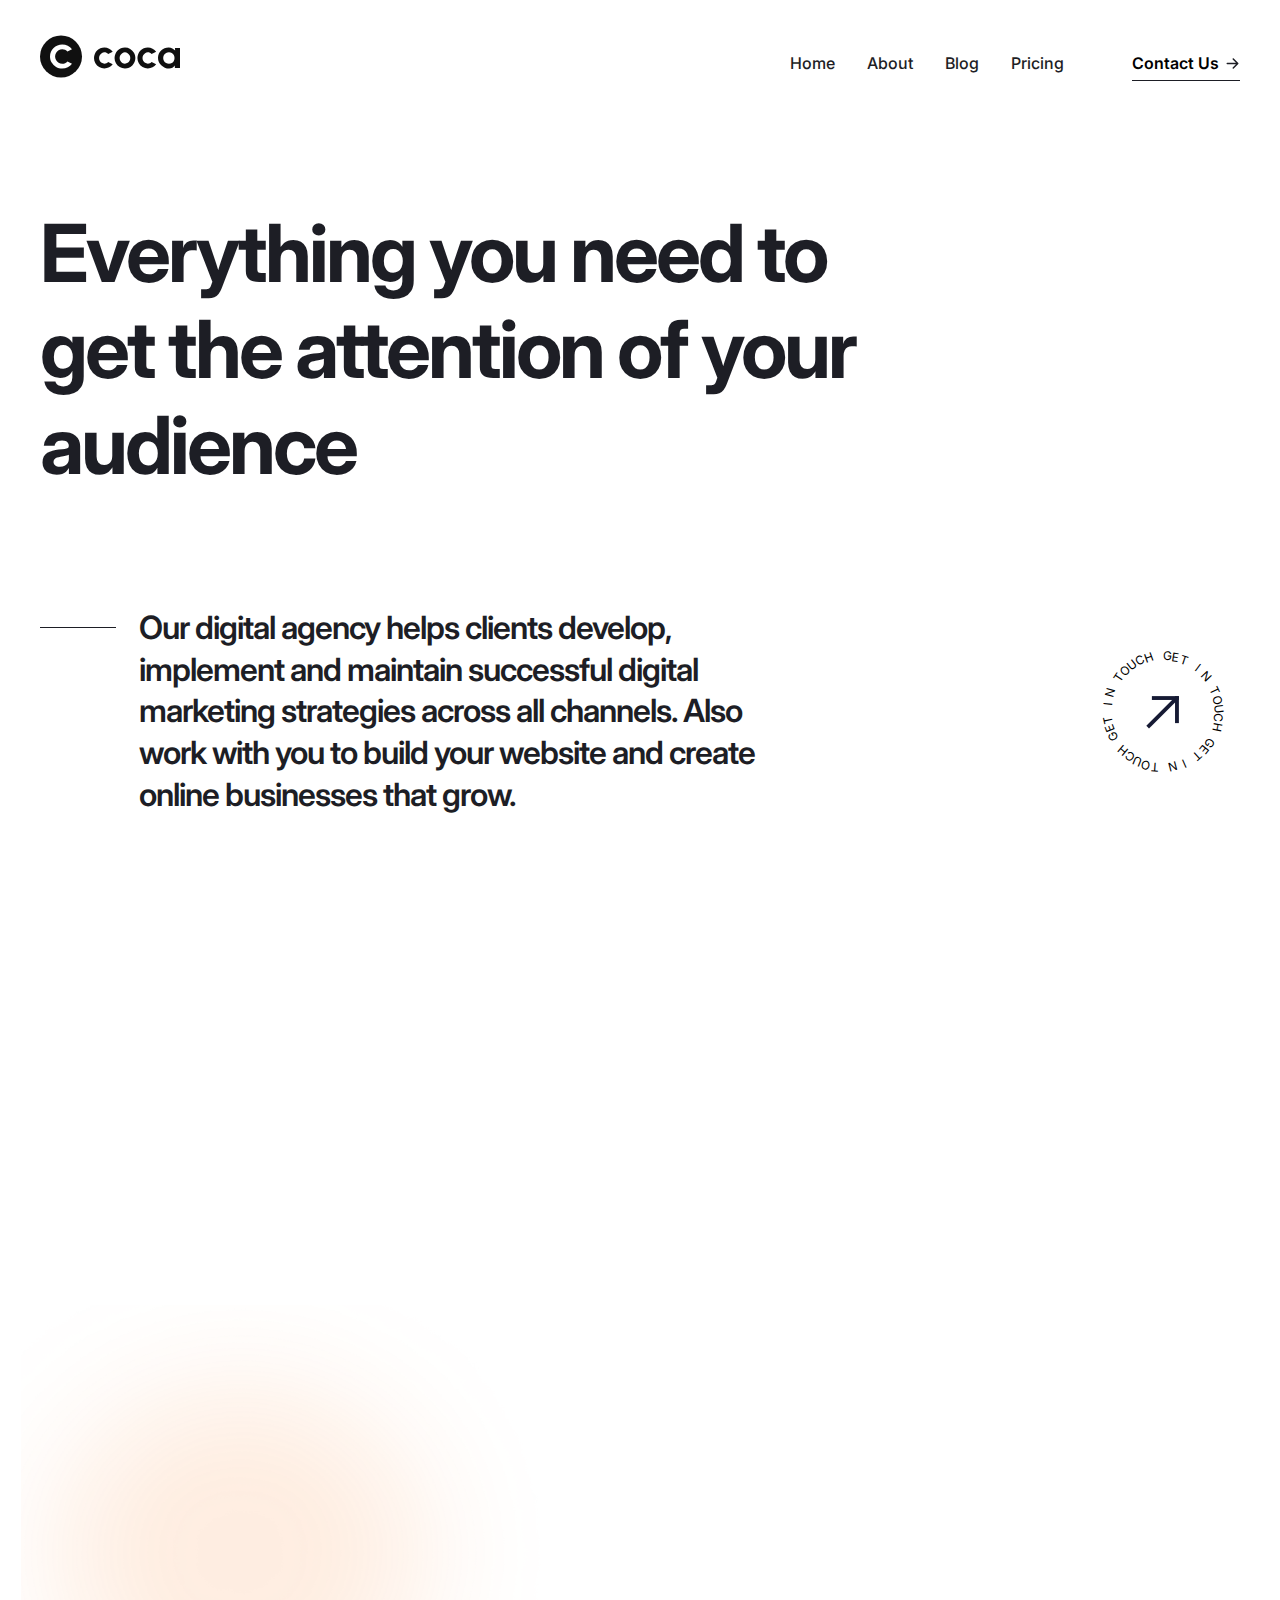
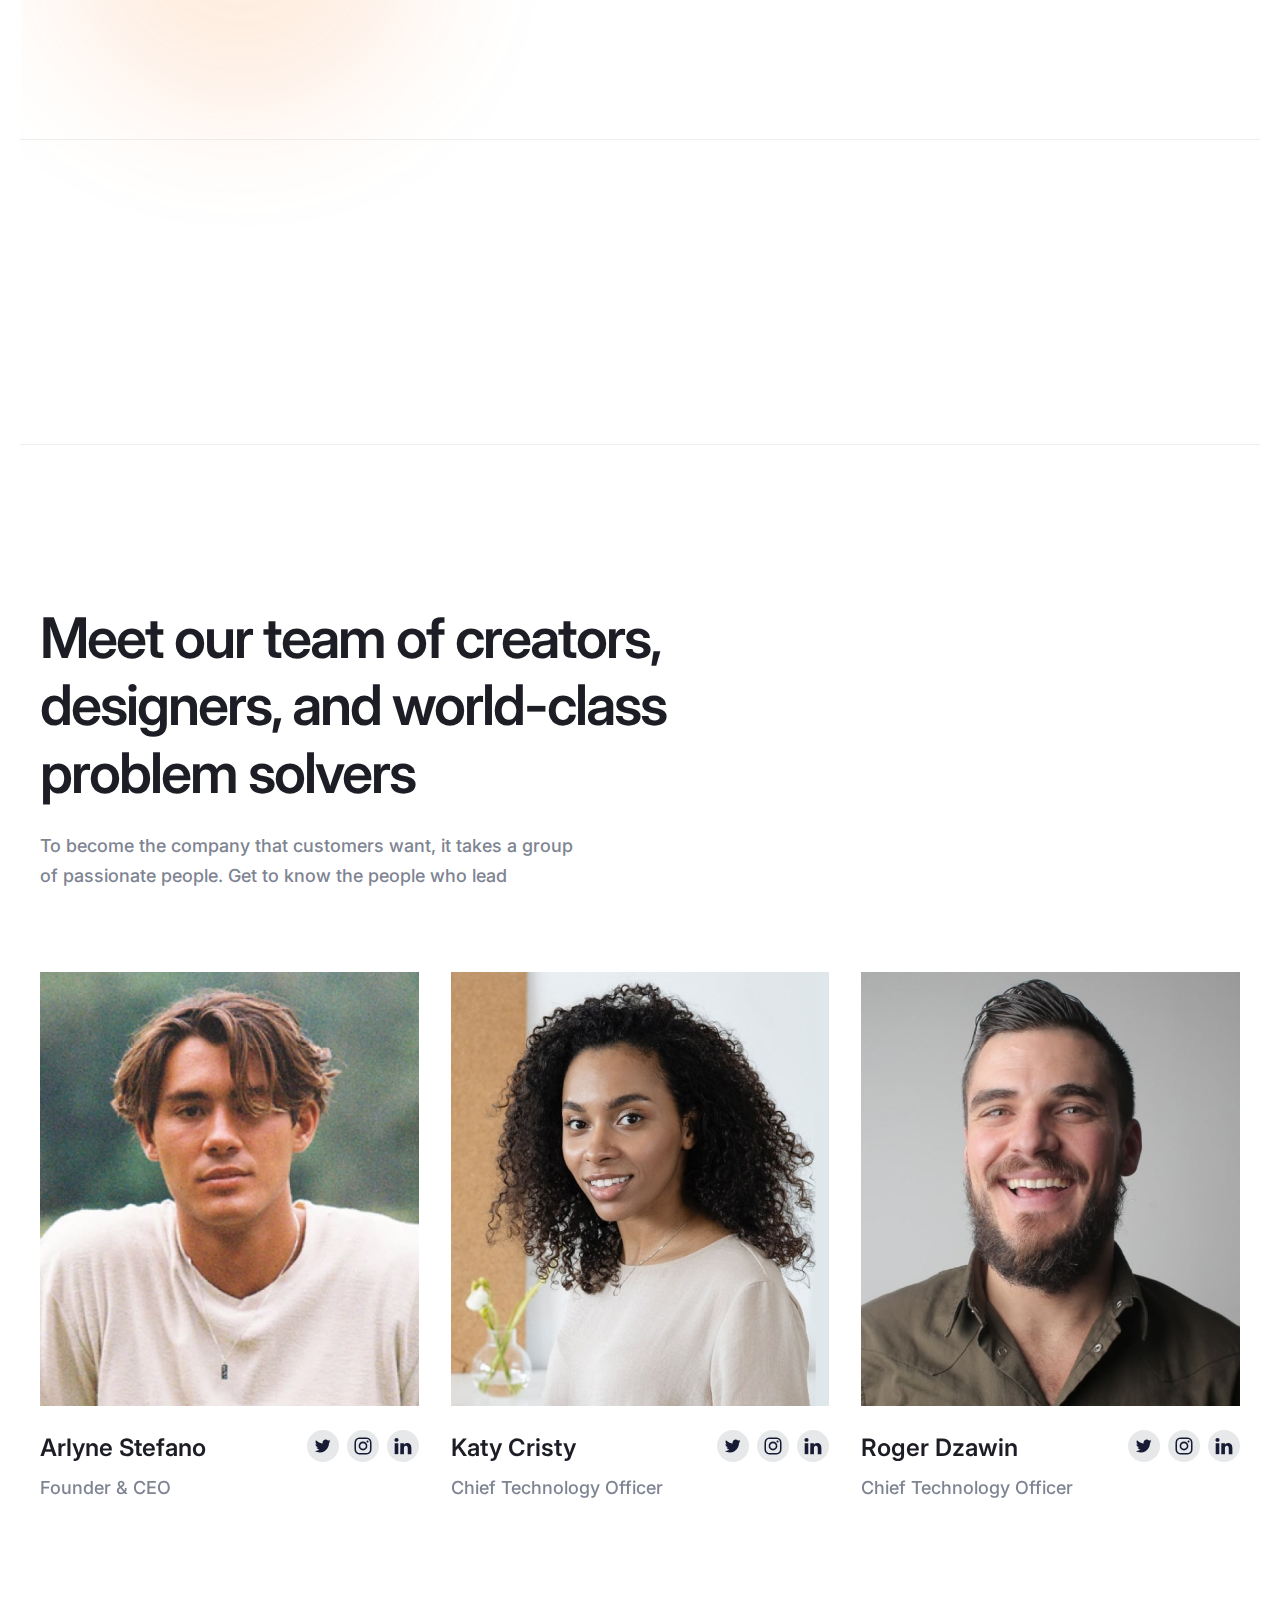
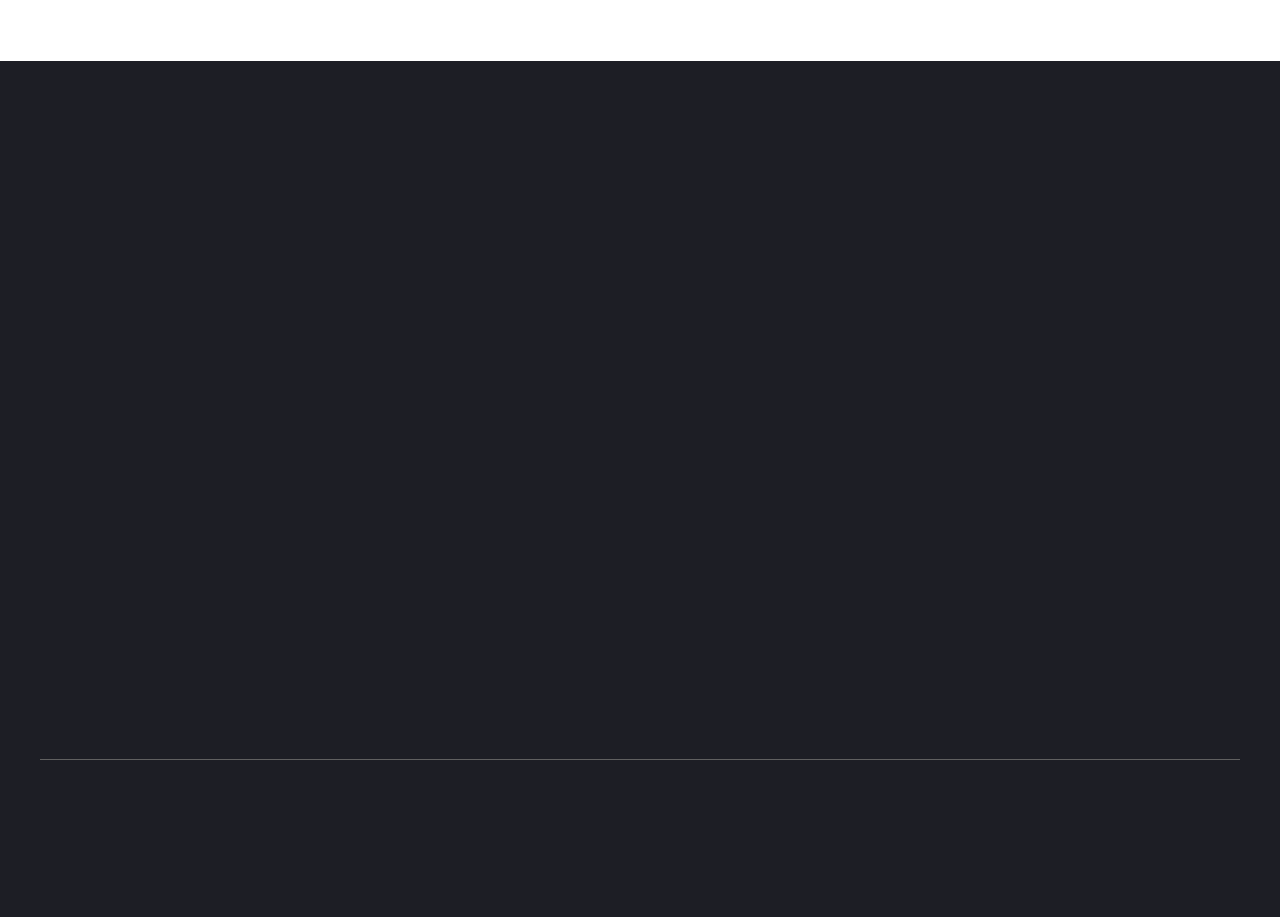
==== commit 239eac0f: "team section" ====
--- a/about.html
+++ b/about.html
@@ -1,243 +1,464 @@
 <!DOCTYPE html>
 <html lang="en">
-<head>
-    <meta charset="UTF-8">
-    <meta name="viewport" content="width=device-width, initial-scale=1.0">
+  <head>
+    <meta charset="UTF-8" />
+    <meta name="viewport" content="width=device-width, initial-scale=1.0" />
     <script src="https://cdnjs.cloudflare.com/ajax/libs/jquery/3.7.1/jquery.min.js"></script>
-    <link href="https://fonts.googleapis.com/css2?family=Inter:wght@400;500;600;700&family=Poppins:wght@500&family=Roboto:wght@300;400;500&display=swap" rel="stylesheet">
-    <link rel="stylesheet" href="css/reset.css">
-    <link rel="stylesheet" href="css/animate.css">
+    <link
+      href="https://fonts.googleapis.com/css2?family=Inter:wght@400;500;600;700&family=Poppins:wght@500&family=Roboto:wght@300;400;500&display=swap"
+      rel="stylesheet"
+    />
+    <link rel="stylesheet" href="css/reset.css" />
+    <link rel="stylesheet" href="css/animate.css" />
     <title>Coca</title>
-    <link rel="stylesheet" href="css/style.css">
-</head>
-<body>
+    <link rel="stylesheet" href="css/style.css" />
+  </head>
+  <body>
     <header class="header">
-        <div class="container header__inner">
-            <a href="index.html">
-                <img src="images/logo.svg" alt="" class="logo wow fadeInLeft">
-            </a>
-            <div class="header__links">
-                <nav class="nav" data-wow-delay="0.5s">
-                    <a href="index.html" class="nav__item">Home</a>
-                    <a href="#" class="nav__item">About</a>
-                    <a href="#" class="nav__item">Blog</a>
-                    <a href="#" class="nav__item">Pricing</a>
-                </nav>
-                <button class="header__btn" data-wow-delay="1s">
-                    <span>Contact Us</span>
-                    <svg class="header__arrow">
-                        <use xlink:href="#arrow"></use>
-                    </svg>
-                </button>
+      <div class="container header__inner">
+        <a href="index.html">
+          <img src="images/logo.svg" alt="" class="logo wow fadeInLeft" />
+        </a>
+        <div class="header__links">
+          <nav class="nav" data-wow-delay="0.5s">
+            <a href="index.html" class="nav__item">Home</a>
+            <a href="#" class="nav__item">About</a>
+            <a href="#" class="nav__item">Blog</a>
+            <a href="#" class="nav__item">Pricing</a>
+          </nav>
+          <button class="header__btn" data-wow-delay="1s">
+            <span>Contact Us</span>
+            <svg class="header__arrow">
+              <use xlink:href="#arrow"></use>
+            </svg>
+          </button>
+        </div>
+        <button class="burger wow fadeInRight" data-wow-delay=".2s">
+          <span></span>
+          <span></span>
+          <span></span>
+        </button>
+      </div>
+    </header>
+
+    <main class="main">
+      <section class="get-it">
+        <div class="container">
+          <h1 class="title--main get-it__title wow fadeInLeft">
+            Everything you need to get the attention of your audience
+          </h1>
+          <div class="get-it__content">
+            <p class="text get-it__text wow fadeInUp" data-wow-delay=".2s">
+              Our digital agency helps clients develop, implement and maintain
+              successful digital marketing strategies across all channels. Also
+              work with you to build your website and create online businesses
+              that grow.
+            </p>
+            <button class="get-it__btn wow fadeInUp" data-wow-delay=".6s">
+              <img
+                src="images/icons/about-arrow.svg"
+                alt=""
+                class="get-it__arrow"
+              />
+              <div class="get-it__p">
+                <p>Get in touch Get in touch Get in touch</p>
+              </div>
+            </button>
+          </div>
+        </div>
+      </section>
+
+      <section class="believe-in section">
+        <div class="container believe-in__slider wow fadeInRight">
+          <div class="believe-in__item">
+            <img
+              src="images/believe-in/believein-1.jpg"
+              alt=""
+              class="believe-in__img believe-in__img-big"
+            />
+          </div>
+          <div class="believe-in__item believe-in__item--mobile">
+            <img
+              src="images/believe-in/believein-2.jpg"
+              alt=""
+              class="believe-in__img"
+            />
+            <div class="believe-in__content">
+              <h6 class="believe-in__title">What we believe in</h6>
+              <p class="believe-in__text">
+                Over the years at Sans, we’ve put a lot of thought into what it
+                is that makes us who we are. The qualities that unite us, that
+                make us such an effective team, and...
+              </p>
+              <button class="btn believe-in__btn">
+                See Details
+                <svg class="believe-in__arrow">
+                  <use xlink:href="#arrow"></use>
+                </svg>
+              </button>
             </div>
-            <button class="burger wow fadeInRight" data-wow-delay=".2s">
-                <span></span>
-                <span></span>
-                <span></span>
-            </button>
-        </div>
-    </header>
-    
-    <main class="main">
-        <section class="get-it">
-            <div class="container">
-                <h1 class="title--main get-it__title wow fadeInLeft">
-                    Everything you need to get the attention of your audience
-                </h1>
-                <div class="get-it__content">
-                    <p class="text get-it__text wow fadeInUp" data-wow-delay=".2s">
-                        Our digital agency helps clients develop, implement and maintain successful digital marketing strategies across all channels. Also work with you to build your website and create online businesses that grow.
-                    </p>
-                    <button class="get-it__btn wow fadeInUp" data-wow-delay=".6s">
-                        <img src="images/icons/about-arrow.svg" alt="" class="get-it__arrow">
-                        <div class="get-it__p">
-                            <p>
-                                Get in touch
-                                Get in touch 
-                                Get in touch
-                            </p>
-                        </div>
-                    </button>
+          </div>
+          <div class="believe-in__item">
+            <img
+              src="images/believe-in/believein-3.jpg"
+              alt=""
+              class="believe-in__img"
+            />
+          </div>
+          <div class="believe-in__item">
+            <img
+              src="images/believe-in/believein-1.jpg"
+              alt=""
+              class="believe-in__img believe-in__img-big"
+            />
+          </div>
+          <div class="believe-in__item">
+            <img
+              src="images/believe-in/believein-3.jpg"
+              alt=""
+              class="believe-in__img"
+            />
+          </div>
+        </div>
+        <img src="images/ellipse-orange.png" alt="" class="believe-in__back" />
+      </section>
+
+      <section class="section quote">
+        <div class="container quote__inner">
+          <h1 class="title quote__title wow fadeInUp">
+            Powerful ideas & sales acceleration
+          </h1>
+          <div class="quote__text wow fadeInUp" data-wow-delay=".4s">
+            We are a software development firm specializing in digital products.
+            We build beautiful, functional and cross-platform solutions that are
+            accessible to all.
+          </div>
+        </div>
+      </section>
+
+      <section class="section team">
+        <div class="container">
+          <h1 class="title">
+            Meet our team of creators, designers, and world-class problem
+            solvers
+          </h1>
+          <p class="team__text">
+            To become the company that customers want, it takes a group of
+            passionate people. Get to know the people who lead
+          </p>
+          <div class="team__slider">
+            <div class="team__item">
+              <img src="images/team/team-1.jpg" alt="" class="team__worker" />
+              <div class="team__info">
+                <div class="team__about">
+                  <h4 class="team__name">Arlyne Stefano</h4>
+                  <h6 class="team__job">Founder & CEO</h6>
                 </div>
+                <ul class="team__social">
+                  <li>
+                    <a href="" class="team__link">
+                        <img src="images/team/socials/twitter.svg" alt="" class="team__img">
+                    </a>
+                  </li>
+                  <li>
+                    <a href="" class="team__link">
+                        <img src="images/team/socials/insta.svg" alt="" class="team__img">
+                    </a>
+                  </li>
+                  <li>
+                    <a href="" class="team__link">
+                        <img src="images/team/socials/linkedin.svg" alt="" class="team__img">
+                    </a>
+                  </li>
+                </ul>
+              </div>
             </div>
-        </section>
-
-        <section class="believe-in section">
-            <div class="container believe-in__slider wow fadeInRight">
-                <div class="believe-in__item">
-                    <img src="images/believe-in/believein-1.jpg" alt="" class="believe-in__img believe-in__img-big">
+
+            <div class="team__item">
+                <img src="images/team/team-2.jpg" alt="" class="team__worker" />
+                <div class="team__info">
+                  <div class="team__about">
+                    <h4 class="team__name">Katy Cristy</h4>
+                    <h6 class="team__job">Chief Technology Officer</h6>
+                  </div>
+                  <ul class="team__social">
+                    <li>
+                      <a href="" class="team__link">
+                          <img src="images/team/socials/twitter.svg" alt="" class="team__img">
+                      </a>
+                    </li>
+                    <li>
+                      <a href="" class="team__link">
+                          <img src="images/team/socials/insta.svg" alt="" class="team__img">
+                      </a>
+                    </li>
+                    <li>
+                      <a href="" class="team__link">
+                          <img src="images/team/socials/linkedin.svg" alt="" class="team__img">
+                      </a>
+                    </li>
+                  </ul>
                 </div>
-                <div class="believe-in__item believe-in__item--mobile">
-                    <img src="images/believe-in/believein-2.jpg" alt="" class="believe-in__img">
-                    <div class="believe-in__content">
-                        <h6 class="believe-in__title">
-                            What we believe in
-                        </h6>
-                        <p class="believe-in__text">
-                            Over the years at Sans, we’ve put a lot of thought into what it is that makes us who we are. The qualities that unite us, that make us such an effective team, and...
-                        </p>
-                        <button class="btn believe-in__btn">
-                            See Details
-                            <svg class="believe-in__arrow">
-                                <use xlink:href="#arrow"></use>
-                            </svg>
-                        </button>
+              </div>
+
+              <div class="team__item">
+                <img src="images/team/team-3.jpg" alt="" class="team__worker" />
+                <div class="team__info">
+                  <div class="team__about">
+                    <h4 class="team__name">Roger Dzawin</h4>
+                    <h6 class="team__job">Chief Technology Officer</h6>
+                  </div>
+                  <ul class="team__social">
+                    <li>
+                      <a href="" class="team__link">
+                          <img src="images/team/socials/twitter.svg" alt="" class="team__img">
+                      </a>
+                    </li>
+                    <li>
+                      <a href="" class="team__link">
+                          <img src="images/team/socials/insta.svg" alt="" class="team__img">
+                      </a>
+                    </li>
+                    <li>
+                      <a href="" class="team__link">
+                          <img src="images/team/socials/linkedin.svg" alt="" class="team__img">
+                      </a>
+                    </li>
+                  </ul>
+                </div>
+              </div>
+
+              <div class="team__item">
+                <img src="images/team/team-1.jpg" alt="" class="team__worker" />
+                <div class="team__info">
+                  <div class="team__about">
+                    <h4 class="team__name">Arlyne Stefano</h4>
+                    <h6 class="team__job">Founder & CEO</h6>
+                  </div>
+                  <ul class="team__social">
+                    <li>
+                      <a href="" class="team__link">
+                          <img src="images/team/socials/twitter.svg" alt="" class="team__img">
+                      </a>
+                    </li>
+                    <li>
+                      <a href="" class="team__link">
+                          <img src="images/team/socials/insta.svg" alt="" class="team__img">
+                      </a>
+                    </li>
+                    <li>
+                      <a href="" class="team__link">
+                          <img src="images/team/socials/linkedin.svg" alt="" class="team__img">
+                      </a>
+                    </li>
+                  </ul>
+                </div>
+              </div>
+  
+              <div class="team__item">
+                  <img src="images/team/team-2.jpg" alt="" class="team__worker" />
+                  <div class="team__info">
+                    <div class="team__about">
+                      <h4 class="team__name">Katy Cristy</h4>
+                      <h6 class="team__job">Chief Technology Officer</h6>
                     </div>
+                    <ul class="team__social">
+                      <li>
+                        <a href="" class="team__link">
+                            <img src="images/team/socials/twitter.svg" alt="" class="team__img">
+                        </a>
+                      </li>
+                      <li>
+                        <a href="" class="team__link">
+                            <img src="images/team/socials/insta.svg" alt="" class="team__img">
+                        </a>
+                      </li>
+                      <li>
+                        <a href="" class="team__link">
+                            <img src="images/team/socials/linkedin.svg" alt="" class="team__img">
+                        </a>
+                      </li>
+                    </ul>
+                  </div>
                 </div>
-                <div class="believe-in__item">
-                    <img src="images/believe-in/believein-3.jpg" alt="" class="believe-in__img">
-                </div>
-                <div class="believe-in__item">
-                    <img src="images/believe-in/believein-1.jpg" alt="" class="believe-in__img believe-in__img-big">
-                </div>
-                <div class="believe-in__item">
-                    <img src="images/believe-in/believein-3.jpg" alt="" class="believe-in__img">
-                </div>
-            </div>
-            <img src="images/ellipse-orange.png" alt="" class="believe-in__back">
-        </section>
-
-        <section class="section quote">
-            <div class="container quote__inner">
-                <h1 class="title quote__title wow fadeInUp">
-                    Powerful ideas & sales acceleration
-                </h1>
-                <div class="quote__text wow fadeInUp" data-wow-delay=".4s">
-                    We are a software development firm specializing in digital products. We build beautiful, functional and cross-platform solutions that are accessible to all.
-                </div>
-            </div>
-        </section>
+
+          </div>
+        </div>
+      </section>
     </main>
 
     <footer class="footer footer--dark">
-        <div class="container footer__inner">
-            <div class="footer__top">
-                <div class="footer__content">
-                    <h1 class="footer__title wow fadeInLeft">Think beyond the wave</h1>
-                    <p class="footer__subtitle footer__subtitle--dark wow fadeInLeft" data-wow-delay=".2s">
-                        Ask about Sans products, pricing, implementation, or anything else. Our highly trained reps are standing by, ready to help
-                    </p>
-                </div>
-                <button class="btn footer__btn footer__btn--dark wow fadeInRight">Try for free</button>
-            </div>
-            <div class="footer__bottom">
-                <div class="footer__descr">
-                    <img src="images/logo-light.svg" alt="" class="logo wow fadeInLeft" data-wow-delay=".5s">
-                    <p class="footer__text footer__text--dark wow fadeInLeft" data-wow-delay="1s">
-                        We built an elegant solution. Our team created a fully integrated sales and marketing solution for SMBs
-                    </p>
-                </div>
-                <div class="footer__links footer__links-desktop">
-                    <ul class="footer__list wow fadeInRight">
-                        <li class="footer__item footer__item-title">Company</li>
-                        <li class="footer__item footer__item--dark">
-                            <a href="#">About</a>
-                        </li>
-                        <li class="footer__item footer__item--dark">
-                            <a href="#">Pricing</a>
-                        </li>
-                        <li class="footer__item footer__item--dark">
-                            <a href="#">Jobs</a>
-                        </li>
-                        <li class="footer__item footer__item--dark">
-                            <a href="#">Blog</a>
-                        </li>
-                    </ul>
-                    <ul class="footer__list wow fadeInRight" data-wow-delay=".2s">
-                        <li class="footer__item footer__item-title">Product</li>
-                        <li class="footer__item footer__item--dark">
-                            <a href="#">Discover</a></li>
-                        <li class="footer__item footer__item--dark">
-                            <a href="#">Sales Software</a></li>
-                        <li class="footer__item footer__item--dark">
-                            <a href="#">CRM Comparision</a></li>
-                        <li class="footer__item footer__item--dark">
-                            <a href="#">Marketplace</a></li>
-                    </ul>
-                    <ul class="footer__list wow fadeInRight" data-wow-delay=".4s">
-                        <li class="footer__item footer__item-title">Partner Program</li>
-                        <li class="footer__item footer__item--dark">
-                            <a href="#">Terms & Conditions</a>
-                        </li>
-                        <li class="footer__item footer__item--dark">
-                            <a href="#">What is CRM</a>
-                        </li>
-                        <li class="footer__item footer__item--dark">
-                            <a href="#">Privacy Policy</a>
-                        </li>
-                        <li class="footer__item footer__item--dark">
-                            <a href="#">Resource</a>
-                        </li>
-                    </ul>
-                    <ul class="footer__list wow fadeInRight" data-wow-delay=".6s">
-                        <li class="footer__item footer__item-title">Help Center</li>
-                        <li class="footer__item footer__item--dark">
-                            <a href="#">Community</a>
-                        </li>
-                        <li class="footer__item footer__item--dark">
-                            <a href="#">Knowledge Base</a>
-                        </li>
-                        <li class="footer__item footer__item--dark">
-                            <a href="#">Academy</a>
-                        </li>
-                        <li class="footer__item footer__item--dark">
-                            <a href="#">Support</a>
-                        </li>
-                    </ul>
-                </div>
-            </div>
-            <div class="footer__dark">
-                <ul class="footer__socials">
-                    <li class="wow fadeInRight">
-                        <a href="#">
-                            <img src="images/socials/facebook-dark.svg" alt="" class="footer__img">
-                        </a>
-                    </li>
-                    <li class="wow fadeInRight" data-wow-delay=".1s">
-                        <a href="#">
-                            <img src="images/socials/twitter-dark.svg" alt="" class="footer__img">
-                        </a>
-                    </li>
-                    <li class="wow fadeInRight" data-wow-delay=".2s">
-                        <a href="#">
-                            <img src="images/socials/insta-dark.svg" alt="" class="footer__img">
-                        </a>
-                    </li>
-                    <li class="wow fadeInRight" data-wow-delay=".3s">
-                        <a href="#">
-                            <img src="images/socials/linkedin-dark.svg" alt="" class="footer__img">
-                        </a>
-                    </li>
-                </ul>
-                <ul class="footer__info">
-                    <li class="wow fadeInUp" data-wow-delay=".4s">
-                        <a href="#" class="footer__link">Privacy Policy</a>              
-                    </li>
-                    <li class="wow fadeInUp" data-wow-delay=".4s">
-                        <a href="#" class="footer__link">Terms & Conditions</a>
-                    </li>
-                    <li class="wow fadeInUp" data-wow-delay=".4s">
-                        <a href="#" class="footer__link">Support</a>
-                    </li>
-                </ul>
-            </div>
-        </div>
+      <div class="container footer__inner">
+        <div class="footer__top">
+          <div class="footer__content">
+            <h1 class="footer__title wow fadeInLeft">Think beyond the wave</h1>
+            <p
+              class="footer__subtitle footer__subtitle--dark wow fadeInLeft"
+              data-wow-delay=".2s"
+            >
+              Ask about Sans products, pricing, implementation, or anything
+              else. Our highly trained reps are standing by, ready to help
+            </p>
+          </div>
+          <button class="btn footer__btn footer__btn--dark wow fadeInRight">
+            Try for free
+          </button>
+        </div>
+        <div class="footer__bottom">
+          <div class="footer__descr">
+            <img
+              src="images/logo-light.svg"
+              alt=""
+              class="logo wow fadeInLeft"
+              data-wow-delay=".5s"
+            />
+            <p
+              class="footer__text footer__text--dark wow fadeInLeft"
+              data-wow-delay="1s"
+            >
+              We built an elegant solution. Our team created a fully integrated
+              sales and marketing solution for SMBs
+            </p>
+          </div>
+          <div class="footer__links footer__links-desktop">
+            <ul class="footer__list wow fadeInRight">
+              <li class="footer__item footer__item-title">Company</li>
+              <li class="footer__item footer__item--dark">
+                <a href="#">About</a>
+              </li>
+              <li class="footer__item footer__item--dark">
+                <a href="#">Pricing</a>
+              </li>
+              <li class="footer__item footer__item--dark">
+                <a href="#">Jobs</a>
+              </li>
+              <li class="footer__item footer__item--dark">
+                <a href="#">Blog</a>
+              </li>
+            </ul>
+            <ul class="footer__list wow fadeInRight" data-wow-delay=".2s">
+              <li class="footer__item footer__item-title">Product</li>
+              <li class="footer__item footer__item--dark">
+                <a href="#">Discover</a>
+              </li>
+              <li class="footer__item footer__item--dark">
+                <a href="#">Sales Software</a>
+              </li>
+              <li class="footer__item footer__item--dark">
+                <a href="#">CRM Comparision</a>
+              </li>
+              <li class="footer__item footer__item--dark">
+                <a href="#">Marketplace</a>
+              </li>
+            </ul>
+            <ul class="footer__list wow fadeInRight" data-wow-delay=".4s">
+              <li class="footer__item footer__item-title">Partner Program</li>
+              <li class="footer__item footer__item--dark">
+                <a href="#">Terms & Conditions</a>
+              </li>
+              <li class="footer__item footer__item--dark">
+                <a href="#">What is CRM</a>
+              </li>
+              <li class="footer__item footer__item--dark">
+                <a href="#">Privacy Policy</a>
+              </li>
+              <li class="footer__item footer__item--dark">
+                <a href="#">Resource</a>
+              </li>
+            </ul>
+            <ul class="footer__list wow fadeInRight" data-wow-delay=".6s">
+              <li class="footer__item footer__item-title">Help Center</li>
+              <li class="footer__item footer__item--dark">
+                <a href="#">Community</a>
+              </li>
+              <li class="footer__item footer__item--dark">
+                <a href="#">Knowledge Base</a>
+              </li>
+              <li class="footer__item footer__item--dark">
+                <a href="#">Academy</a>
+              </li>
+              <li class="footer__item footer__item--dark">
+                <a href="#">Support</a>
+              </li>
+            </ul>
+          </div>
+        </div>
+        <div class="footer__dark">
+          <ul class="footer__socials">
+            <li class="wow fadeInRight">
+              <a href="#">
+                <img
+                  src="images/socials/facebook-dark.svg"
+                  alt=""
+                  class="footer__img"
+                />
+              </a>
+            </li>
+            <li class="wow fadeInRight" data-wow-delay=".1s">
+              <a href="#">
+                <img
+                  src="images/socials/twitter-dark.svg"
+                  alt=""
+                  class="footer__img"
+                />
+              </a>
+            </li>
+            <li class="wow fadeInRight" data-wow-delay=".2s">
+              <a href="#">
+                <img
+                  src="images/socials/insta-dark.svg"
+                  alt=""
+                  class="footer__img"
+                />
+              </a>
+            </li>
+            <li class="wow fadeInRight" data-wow-delay=".3s">
+              <a href="#">
+                <img
+                  src="images/socials/linkedin-dark.svg"
+                  alt=""
+                  class="footer__img"
+                />
+              </a>
+            </li>
+          </ul>
+          <ul class="footer__info">
+            <li class="wow fadeInUp" data-wow-delay=".4s">
+              <a href="#" class="footer__link">Privacy Policy</a>
+            </li>
+            <li class="wow fadeInUp" data-wow-delay=".4s">
+              <a href="#" class="footer__link">Terms & Conditions</a>
+            </li>
+            <li class="wow fadeInUp" data-wow-delay=".4s">
+              <a href="#" class="footer__link">Support</a>
+            </li>
+          </ul>
+        </div>
+      </div>
     </footer>
 
-    <svg xmlns="http://www.w3.org/2000/svg" style="display:none;">
-        <symbol id="arrow" viewBox="0 0 18 18">
-          <path fill-rule="evenodd" clip-rule="evenodd" d="M9.26341 2.9638C9.61488 2.61233 10.1847 2.61233 10.5362 2.9638L15.9362 8.3638C16.2877 8.71527 16.2877 9.28512 15.9362 9.63659L10.5362 15.0366C10.1847 15.3881 9.61488 15.3881 9.26341 15.0366C8.91194 14.6851 8.91194 14.1153 9.26341 13.7638L13.127 9.9002L2.69981 9.9002C2.20275 9.9002 1.7998 9.49725 1.7998 9.0002C1.7998 8.50314 2.20275 8.1002 2.69981 8.1002H13.127L9.26341 4.23659C8.91194 3.88512 8.91194 3.31527 9.26341 2.9638Z"/>
-        </symbol>
-        <symbol id="progress-arrow" viewBox="0 0 20 20">
-            <path fill-rule="evenodd" clip-rule="evenodd" d="M14.7071 12.7071C14.3166 13.0976 13.6834 13.0976 13.2929 12.7071L10 9.41421L6.70711 12.7071C6.31658 13.0976 5.68342 13.0976 5.29289 12.7071C4.90237 12.3166 4.90237 11.6834 5.29289 11.2929L9.29289 7.29289C9.68342 6.90237 10.3166 6.90237 10.7071 7.29289L14.7071 11.2929C15.0976 11.6834 15.0976 12.3166 14.7071 12.7071Z"/>
-        </symbol>
-        <symbol id="dot" viewBox="0 0 3 3">
-            <circle cx="1.5" cy="1.5" r="1.5" fill="#161A34"/>
-        </symbol>
+    <svg xmlns="http://www.w3.org/2000/svg" style="display: none">
+      <symbol id="arrow" viewBox="0 0 18 18">
+        <path
+          fill-rule="evenodd"
+          clip-rule="evenodd"
+          d="M9.26341 2.9638C9.61488 2.61233 10.1847 2.61233 10.5362 2.9638L15.9362 8.3638C16.2877 8.71527 16.2877 9.28512 15.9362 9.63659L10.5362 15.0366C10.1847 15.3881 9.61488 15.3881 9.26341 15.0366C8.91194 14.6851 8.91194 14.1153 9.26341 13.7638L13.127 9.9002L2.69981 9.9002C2.20275 9.9002 1.7998 9.49725 1.7998 9.0002C1.7998 8.50314 2.20275 8.1002 2.69981 8.1002H13.127L9.26341 4.23659C8.91194 3.88512 8.91194 3.31527 9.26341 2.9638Z"
+        />
+      </symbol>
+      <symbol id="progress-arrow" viewBox="0 0 20 20">
+        <path
+          fill-rule="evenodd"
+          clip-rule="evenodd"
+          d="M14.7071 12.7071C14.3166 13.0976 13.6834 13.0976 13.2929 12.7071L10 9.41421L6.70711 12.7071C6.31658 13.0976 5.68342 13.0976 5.29289 12.7071C4.90237 12.3166 4.90237 11.6834 5.29289 11.2929L9.29289 7.29289C9.68342 6.90237 10.3166 6.90237 10.7071 7.29289L14.7071 11.2929C15.0976 11.6834 15.0976 12.3166 14.7071 12.7071Z"
+        />
+      </symbol>
+      <symbol id="dot" viewBox="0 0 3 3">
+        <circle cx="1.5" cy="1.5" r="1.5" fill="#161A34" />
+      </symbol>
     </svg>
 
     <script src="js/slick.min.js"></script>
     <script src="js/wow.min.js"></script>
     <script src="js/main.js"></script>
-</body>
-</html>+  </body>
+</html>
--- a/css/style.css
+++ b/css/style.css
@@ -1,47 +1,47 @@
 :root {
-  --black: #1d1e25;
+    --black: #1d1e25;
 }
 
 body {
-  font-family: "Inter", sans-serif;
-  font-size: 16px;
-  font-weight: 400;
-  line-height: 1.7;
-  color: var(--black);
-  background-color: #fff;
+    font-family: "Inter", sans-serif;
+    font-size: 16px;
+    font-weight: 400;
+    line-height: 1.7;
+    color: var(--black);
+    background-color: #fff;
 }
 
 html,
 body {
-  overflow-x: hidden;
+    overflow-x: hidden;
 }
 
 body {
-  display: -webkit-box;
-  display: -ms-flexbox;
-  display: flex;
-  -webkit-box-orient: vertical;
-  -webkit-box-direction: normal;
-  -ms-flex-direction: column;
-  flex-direction: column;
-  min-height: 100vh;
+    display: -webkit-box;
+    display: -ms-flexbox;
+    display: flex;
+    -webkit-box-orient: vertical;
+    -webkit-box-direction: normal;
+    -ms-flex-direction: column;
+    flex-direction: column;
+    min-height: 100vh;
 }
 
 main {
-  -webkit-box-flex: 1;
-  -ms-flex: 1;
-  flex: 1;
+    -webkit-box-flex: 1;
+    -ms-flex: 1;
+    flex: 1;
 }
 
 footer {
-  -ms-flex-negative: 0;
-  flex-shrink: 0;
+    -ms-flex-negative: 0;
+    flex-shrink: 0;
 }
 
 .container {
-  max-width: 1240px;
-  padding: 0 20px;
-  margin: 0 auto;
+    max-width: 1240px;
+    padding: 0 20px;
+    margin: 0 auto;
 }
 
 .section {
@@ -49,844 +49,846 @@
 }
 
 .title--main {
-  -webkit-font-feature-settings: "calt" off;
-  font-feature-settings: "calt" off;
-  font-size: 80px;
-  font-weight: 700;
-  line-height: 1.2;
-  letter-spacing: -3px;
-  padding-bottom: 114px;
-  word-wrap: break-word;
+    -webkit-font-feature-settings: "calt" off;
+    font-feature-settings: "calt" off;
+    font-size: 80px;
+    font-weight: 700;
+    line-height: 1.2;
+    letter-spacing: -3px;
+    padding-bottom: 114px;
+    word-wrap: break-word;
 }
 
 .btn {
-  padding: 16px 32px;
-  color: #fff;
-  background-color: var(--black);
-  border-radius: 100px;
+    padding: 16px 32px;
+    color: #fff;
+    background-color: var(--black);
+    border-radius: 100px;
 }
 
 .title {
-  color: #1d1e25;
-  font-size: 56px;
-  font-weight: 600;
-  line-height: 1.2;
-  letter-spacing: -2px;
-  max-width: 816px;
+    color: #1d1e25;
+    font-size: 56px;
+    font-weight: 600;
+    line-height: 1.2;
+    letter-spacing: -2px;
+    max-width: 816px;
 }
 
 .title-narrow {
-  max-width: 601px;
+    max-width: 601px;
 }
 
 .title-white {
-  color: #fff;
+    color: #fff;
 }
 
 .text {
-  font-size: 32px;
-  font-weight: 600;
-  line-height: 1.3;
-  letter-spacing: -1px;
-  position: relative;
-  word-wrap: break-word;
+    font-size: 32px;
+    font-weight: 600;
+    line-height: 1.3;
+    letter-spacing: -1px;
+    position: relative;
+    word-wrap: break-word;
 }
 
 .text::before {
-  content: "";
-  position: absolute;
-  display: inline-block;
-  width: 76px;
-  height: 1px;
-  background-color: var(--black);
-  left: 0;
-  top: 20px;
+    content: "";
+    position: absolute;
+    display: inline-block;
+    width: 76px;
+    height: 1px;
+    background-color: var(--black);
+    left: 0;
+    top: 20px;
 }
 
 .slick-list {
     overflow: hidden;
 }
-  
+
 .slick-track {
     display: flex;
 }
 
 .header {
-  position: relative;
+    position: relative;
 }
 
 .header__inner {
-  display: -webkit-box;
-  display: -ms-flexbox;
-  display: flex;
-  -webkit-box-pack: justify;
-  -ms-flex-pack: justify;
-  justify-content: space-between;
-  -webkit-box-align: center;
-  -ms-flex-align: center;
-  align-items: center;
-  padding-top: 26px;
+    display: -webkit-box;
+    display: -ms-flexbox;
+    display: flex;
+    -webkit-box-pack: justify;
+    -ms-flex-pack: justify;
+    justify-content: space-between;
+    -webkit-box-align: center;
+    -ms-flex-align: center;
+    align-items: center;
+    padding-top: 26px;
 }
 
 .logo {
-  width: 140px;
-  height: 66px;
+    width: 140px;
+    height: 66px;
 }
 
 .header__links {
-  display: -webkit-box;
-  display: -ms-flexbox;
-  display: flex;
-  -webkit-box-align: center;
-  -ms-flex-align: center;
-  align-items: center;
-  gap: 0 68px;
+    display: -webkit-box;
+    display: -ms-flexbox;
+    display: flex;
+    -webkit-box-align: center;
+    -ms-flex-align: center;
+    align-items: center;
+    gap: 0 68px;
 }
 
 .nav {
-  display: -webkit-box;
-  display: -ms-flexbox;
-  display: flex;
-  -webkit-box-align: center;
-  -ms-flex-align: center;
-  align-items: center;
-  gap: 0 32px;
-  font-weight: 500;
+    display: -webkit-box;
+    display: -ms-flexbox;
+    display: flex;
+    -webkit-box-align: center;
+    -ms-flex-align: center;
+    align-items: center;
+    gap: 0 32px;
+    font-weight: 500;
 }
 
 .nav__item {
-  position: relative;
-  -webkit-transition: width 0.3s;
-  -o-transition: width 0.3s;
-  transition: width 0.3s;
+    position: relative;
+    -webkit-transition: width 0.3s;
+    -o-transition: width 0.3s;
+    transition: width 0.3s;
 }
 
 .nav__item::after {
-  content: "";
-  position: absolute;
-  display: block;
-  background-color: var(--black);
-  width: 0;
-  height: 2.5px;
-  -webkit-transition: width 0.3s;
-  -o-transition: width 0.3s;
-  transition: width 0.3s;
+    content: "";
+    position: absolute;
+    display: block;
+    background-color: var(--black);
+    width: 0;
+    height: 2.5px;
+    -webkit-transition: width 0.3s;
+    -o-transition: width 0.3s;
+    transition: width 0.3s;
 }
 
 .nav__item:hover::after {
-  width: 100%;
+    width: 100%;
 }
 
 .header__btn {
-  position: relative;
-  display: -webkit-box;
-  display: -ms-flexbox;
-  display: flex;
-  -webkit-box-align: center;
-  -ms-flex-align: center;
-  align-items: center;
-  font-size: 16px;
-  gap: 6px;
-  font-weight: 600;
+    position: relative;
+    display: -webkit-box;
+    display: -ms-flexbox;
+    display: flex;
+    -webkit-box-align: center;
+    -ms-flex-align: center;
+    align-items: center;
+    font-size: 16px;
+    gap: 6px;
+    font-weight: 600;
 }
 
 .header__btn::after {
-  content: "";
-  position: absolute;
-  display: block;
-  background-color: var(--black);
-  width: 100%;
-  height: 1px;
-  bottom: -8px;
+    content: "";
+    position: absolute;
+    display: block;
+    background-color: var(--black);
+    width: 100%;
+    height: 1px;
+    bottom: -8px;
 }
 
 .header__arrow {
-  fill: var(--black);
-  display: block;
-  width: 15px;
-  height: 15px;
+    fill: var(--black);
+    display: block;
+    width: 15px;
+    height: 15px;
 }
 
 .burger {
-  position: relative;
-  background-color: transparent;
-  width: 24px;
-  height: 20px;
-  display: none;
+    position: relative;
+    background-color: transparent;
+    width: 24px;
+    height: 20px;
+    display: none;
 }
 
 .burger span {
-  content: "";
-  position: absolute;
-  display: block;
-  height: 2.5px;
-  background-color: var(--black);
-  border-radius: 10px;
-  -webkit-transition: -webkit-transform 0.2s;
-  transition: -webkit-transform 0.2s;
-  -o-transition: transform 0.2s;
-  transition: transform 0.2s;
-  transition: transform 0.2s, -webkit-transform 0.2s;
+    content: "";
+    position: absolute;
+    display: block;
+    height: 2.5px;
+    background-color: var(--black);
+    border-radius: 10px;
+    -webkit-transition: -webkit-transform 0.2s;
+    transition: -webkit-transform 0.2s;
+    -o-transition: transform 0.2s;
+    transition: transform 0.2s;
+    transition: transform 0.2s, -webkit-transform 0.2s;
 }
 
 .burger span:first-child {
-  top: 0;
-  width: 18px;
+    top: 0;
+    width: 18px;
 }
 
 .burger span:nth-child(2) {
-  top: 8.5px;
-  width: 18px;
+    top: 8.5px;
+    width: 18px;
 }
 
 .burger span:last-child {
-  bottom: 0;
-  width: 10px;
-  right: 6px;
+    bottom: 0;
+    width: 10px;
+    right: 6px;
 }
 
 .burger.burger--active span:first-child {
-  -webkit-transform: rotate(-45deg);
-  -ms-transform: rotate(-45deg);
-  transform: rotate(-45deg);
-  top: 8.5px;
+    -webkit-transform: rotate(-45deg);
+    -ms-transform: rotate(-45deg);
+    transform: rotate(-45deg);
+    top: 8.5px;
 }
 
 .burger.burger--active span:nth-child(2) {
-  display: none;
+    display: none;
 }
 
 .burger.burger--active span:last-child {
-  -webkit-transform: rotate(45deg);
-  -ms-transform: rotate(45deg);
-  transform: rotate(45deg);
-  top: 8.5px;
-  width: 18px;
+    -webkit-transform: rotate(45deg);
+    -ms-transform: rotate(45deg);
+    transform: rotate(45deg);
+    top: 8.5px;
+    width: 18px;
 }
 
 .intro {
-  position: relative;
+    position: relative;
 }
 
 .intro__inner {
-  display: -webkit-box;
-  display: -ms-flexbox;
-  display: flex;
-  -webkit-box-pack: justify;
-  -ms-flex-pack: justify;
-  justify-content: space-between;
-  -webkit-box-align: center;
-  -ms-flex-align: center;
-  align-items: center;
-  padding-top: 13px;
-  padding-bottom: 141px;
+    display: -webkit-box;
+    display: -ms-flexbox;
+    display: flex;
+    -webkit-box-pack: justify;
+    -ms-flex-pack: justify;
+    justify-content: space-between;
+    -webkit-box-align: center;
+    -ms-flex-align: center;
+    align-items: center;
+    padding-top: 13px;
+    padding-bottom: 141px;
 }
 
 .intro__content {
-  -webkit-box-flex: 1;
-  -ms-flex: 1 1 61%;
-  flex: 1 1 61%;
+    -webkit-box-flex: 1;
+    -ms-flex: 1 1 61%;
+    flex: 1 1 61%;
 }
 
 .intro__stat {
-  -webkit-box-flex: 1;
-  -ms-flex: 1 1 39%;
-  flex: 1 1 39%;
-  position: relative;
-  display: -webkit-box;
-  display: -ms-flexbox;
-  display: flex;
-  -webkit-box-orient: vertical;
-  -webkit-box-direction: normal;
-  -ms-flex-direction: column;
-  flex-direction: column;
-  -webkit-box-align: center;
-  -ms-flex-align: center;
-  align-items: center;
+    -webkit-box-flex: 1;
+    -ms-flex: 1 1 39%;
+    flex: 1 1 39%;
+    position: relative;
+    display: -webkit-box;
+    display: -ms-flexbox;
+    display: flex;
+    -webkit-box-orient: vertical;
+    -webkit-box-direction: normal;
+    -ms-flex-direction: column;
+    flex-direction: column;
+    -webkit-box-align: center;
+    -ms-flex-align: center;
+    align-items: center;
 }
 
 .intro__title {
-  max-width: 100%;
+    max-width: 100%;
 }
 
 .intro__text {
-  padding-left: 103px;
-  max-width: 100%;
+    padding-left: 103px;
+    max-width: 100%;
 }
 
 .intro__form {
-  display: -webkit-box;
-  display: -ms-flexbox;
-  display: flex;
-  -webkit-box-align: end;
-  -ms-flex-align: end;
-  align-items: end;
-  gap: 0 16px;
-  padding-top: 69px;
-}
+    display: -webkit-box;
+    display: -ms-flexbox;
+    display: flex;
+    -webkit-box-align: end;
+    -ms-flex-align: end;
+    align-items: end;
+    gap: 0 16px;
+    padding-top: 69px;
+}
+
 .intro__input {
-  min-width: 280px;
-  border-bottom: 1px solid #ced1d8;
-  padding: 9px 0 23px;
+    min-width: 280px;
+    border-bottom: 1px solid #ced1d8;
+    padding: 9px 0 23px;
 }
 
 .intro__input::-webkit-input-placeholder {
-  font-size: 14px;
+    font-size: 14px;
 }
 
 .intro__input::-moz-placeholder {
-  font-size: 14px;
+    font-size: 14px;
 }
 
 .intro__input:-ms-input-placeholder {
-  font-size: 14px;
+    font-size: 14px;
 }
 
 .intro__input::-ms-input-placeholder {
-  font-size: 14px;
+    font-size: 14px;
 }
 
 .intro__input::placeholder {
-  font-size: 14px;
+    font-size: 14px;
 }
 
 .intro__btn {
-  min-width: 175px;
+    min-width: 175px;
 }
 
 .intro__growth {
-  position: absolute;
-  left: 350px;
-  top: -50px;
+    position: absolute;
+    left: 350px;
+    top: -50px;
 }
 
 .intro__list {
-  padding: 20px 28px;
-  background-color: #000;
-  border-radius: 8px;
-  -webkit-box-shadow: 20px 40px 80px 0px rgba(45, 51, 81, 0.12);
-  box-shadow: 20px 40px 80px 0px rgba(45, 51, 81, 0.12);
-  display: -webkit-box;
-  display: -ms-flexbox;
-  display: flex;
-  -webkit-box-pack: justify;
-  -ms-flex-pack: justify;
-  justify-content: space-between;
-  gap: 0 80px;
-  min-width: 420px;
-  color: #5c616e;
-  font-size: 14px;
+    padding: 20px 28px;
+    background-color: #000;
+    border-radius: 8px;
+    -webkit-box-shadow: 20px 40px 80px 0px rgba(45, 51, 81, 0.12);
+    box-shadow: 20px 40px 80px 0px rgba(45, 51, 81, 0.12);
+    display: -webkit-box;
+    display: -ms-flexbox;
+    display: flex;
+    -webkit-box-pack: justify;
+    -ms-flex-pack: justify;
+    justify-content: space-between;
+    gap: 0 80px;
+    min-width: 420px;
+    color: #5c616e;
+    font-size: 14px;
 }
 
 .intro__name {
-  font-weight: 600;
-  line-height: 1.4;
-  padding-bottom: 4px;
-}
+    font-weight: 600;
+    line-height: 1.4;
+    padding-bottom: 4px;
+}
+
 .intro__price {
-  color: #fff;
-  font-size: 20px;
-  font-weight: 700;
-  line-height: 1.3;
-  padding-bottom: 8px;
+    color: #fff;
+    font-size: 20px;
+    font-weight: 700;
+    line-height: 1.3;
+    padding-bottom: 8px;
 }
 
 .intro__inc {
-  color: #60d39c;
+    color: #60d39c;
 }
 
 .intro__dec {
-  color: #e35454;
+    color: #e35454;
 }
 
 .intro__arrow {
-  width: 12px;
-  height: 12px;
+    width: 12px;
+    height: 12px;
 }
 
 .intro__arrow-inc {
-  fill: #60d39c;
-  -webkit-transform: rotate(-90deg);
-  -ms-transform: rotate(-90deg);
-  transform: rotate(-90deg);
+    fill: #60d39c;
+    -webkit-transform: rotate(-90deg);
+    -ms-transform: rotate(-90deg);
+    transform: rotate(-90deg);
 }
 
 .intro__arrow-dec {
-  fill: #e35454;
-  -webkit-transform: rotate(90deg);
-  -ms-transform: rotate(90deg);
-  transform: rotate(90deg);
+    fill: #e35454;
+    -webkit-transform: rotate(90deg);
+    -ms-transform: rotate(90deg);
+    transform: rotate(90deg);
 }
 
 .intro__circle-orange {
-  position: absolute;
-  top: -20%;
-  left: 0;
-  z-index: -1;
+    position: absolute;
+    top: -20%;
+    left: 0;
+    z-index: -1;
 }
 
 .intro__circle-green {
-  position: absolute;
-  top: 10%;
-  right: 0;
-  z-index: -1;
+    position: absolute;
+    top: 10%;
+    right: 0;
+    z-index: -1;
 }
 
 .overview {
-  background-color: #1d1e25;
-  padding: 100px 0;
+    background-color: #1d1e25;
+    padding: 100px 0;
 }
 
 .overview__text {
-  color: #7e8492;
-  font-size: 18px;
-  font-weight: 500;
-  line-height: 1.5;
-  padding-top: 24px;
-  max-width: 660px;
+    color: #7e8492;
+    font-size: 18px;
+    font-weight: 500;
+    line-height: 1.5;
+    padding-top: 24px;
+    max-width: 660px;
 }
 
 .overview__inner {
-  display: grid;
-  grid-template-columns: auto auto;
-  -webkit-box-pack: justify;
-  -ms-flex-pack: justify;
-  justify-content: space-between;
-  gap: 56px;
-  padding-top: 80px;
+    display: grid;
+    grid-template-columns: auto auto;
+    -webkit-box-pack: justify;
+    -ms-flex-pack: justify;
+    justify-content: space-between;
+    gap: 56px;
+    padding-top: 80px;
 }
 
 .overview__img {
-  padding-bottom: 24px;
+    padding-bottom: 24px;
 }
 
 .overview__title {
-  color: #fff;
-  font-size: 32px;
-  font-weight: 600;
-  line-height: 1.3;
-  letter-spacing: -1px;
-  max-width: 446px;
-  padding-bottom: 24px;
-  max-width: 293px;
-  min-height: 107px;
+    color: #fff;
+    font-size: 32px;
+    font-weight: 600;
+    line-height: 1.3;
+    letter-spacing: -1px;
+    max-width: 446px;
+    padding-bottom: 24px;
+    max-width: 293px;
+    min-height: 107px;
 }
 
 .overview__descr {
-  color: #7e8492;
-  font-size: 16px;
-  font-weight: 500;
-  max-width: 481px;
-  min-height: 80px;
+    color: #7e8492;
+    font-size: 16px;
+    font-weight: 500;
+    max-width: 481px;
+    min-height: 80px;
 }
 
 .features {
-  padding: 160px 0;
+    padding: 160px 0;
 }
 
 .features__inner {
-  display: -webkit-box;
-  display: -ms-flexbox;
-  display: flex;
-  gap: 0 58px;
-  -webkit-box-align: center;
-  -ms-flex-align: center;
-  align-items: center;
+    display: -webkit-box;
+    display: -ms-flexbox;
+    display: flex;
+    gap: 0 58px;
+    -webkit-box-align: center;
+    -ms-flex-align: center;
+    align-items: center;
 }
 
 .features__stat {
-  width: 51%;
-  height: 651px;
-  background-position: center center;
-  background-repeat: no-repeat;
-  background-size: cover;
-  position: relative;
+    width: 51%;
+    height: 651px;
+    background-position: center center;
+    background-repeat: no-repeat;
+    background-size: cover;
+    position: relative;
 }
 
 .features__content {
-  width: 49%;
+    width: 49%;
 }
 
 .features__info {
-  background-color: #fff;
-  position: absolute;
-  padding: 17.5px;
-  max-width: 290px;
-  bottom: 40px;
-  right: 36px;
+    background-color: #fff;
+    position: absolute;
+    padding: 17.5px;
+    max-width: 290px;
+    bottom: 40px;
+    right: 36px;
 }
 
 .features__top {
-  display: -webkit-box;
-  display: -ms-flexbox;
-  display: flex;
-  -webkit-box-align: center;
-  -ms-flex-align: center;
-  align-items: center;
-  -webkit-box-pack: justify;
-  -ms-flex-pack: justify;
-  justify-content: space-between;
-  padding-bottom: 22px;
+    display: -webkit-box;
+    display: -ms-flexbox;
+    display: flex;
+    -webkit-box-align: center;
+    -ms-flex-align: center;
+    align-items: center;
+    -webkit-box-pack: justify;
+    -ms-flex-pack: justify;
+    justify-content: space-between;
+    padding-bottom: 22px;
 }
 
 .features__title {
-  font-size: 16px;
-  font-weight: 600;
-  line-height: 1.5;
+    font-size: 16px;
+    font-weight: 600;
+    line-height: 1.5;
 }
 
 .features__btn {
-  width: 18px;
-  height: 18px;
-  cursor: pointer;
+    width: 18px;
+    height: 18px;
+    cursor: pointer;
 }
 
 .features__item {
-  display: -webkit-box;
-  display: -ms-flexbox;
-  display: flex;
-  gap: 0 25px;
+    display: -webkit-box;
+    display: -ms-flexbox;
+    display: flex;
+    gap: 0 25px;
 }
 
 .features__item:first-child {
-  border-bottom: 0.7px solid #ededed;
-  margin-bottom: 22.5px;
-  padding-bottom: 22.5px;
+    border-bottom: 0.7px solid #ededed;
+    margin-bottom: 22.5px;
+    padding-bottom: 22.5px;
 }
 
 .features__name {
-  font-size: 10px;
-  font-weight: 500;
-  color: #7e8492;
-  padding-bottom: 5px;
+    font-size: 10px;
+    font-weight: 500;
+    color: #7e8492;
+    padding-bottom: 5px;
 }
 
 .features__progress {
-  display: -webkit-box;
-  display: -ms-flexbox;
-  display: flex;
-  -webkit-box-align: center;
-  -ms-flex-align: center;
-  align-items: center;
-  -webkit-box-pack: justify;
-  -ms-flex-pack: justify;
-  justify-content: space-between;
-  padding-bottom: 8px;
+    display: -webkit-box;
+    display: -ms-flexbox;
+    display: flex;
+    -webkit-box-align: center;
+    -ms-flex-align: center;
+    align-items: center;
+    -webkit-box-pack: justify;
+    -ms-flex-pack: justify;
+    justify-content: space-between;
+    padding-bottom: 8px;
 }
 
 .features__score {
-  display: -webkit-box;
-  display: -ms-flexbox;
-  display: flex;
-  -webkit-box-align: center;
-  -ms-flex-align: center;
-  align-items: center;
+    display: -webkit-box;
+    display: -ms-flexbox;
+    display: flex;
+    -webkit-box-align: center;
+    -ms-flex-align: center;
+    align-items: center;
 }
 
 .features__arrow {
-  width: 20px;
-  height: 20px;
+    width: 20px;
+    height: 20px;
 }
 
 .features__arrow-up {
-  fill: #50cd89;
+    fill: #50cd89;
 }
 
 .features__arrow-down {
-  fill: #eb5757;
-  -webkit-transform: rotate(180deg);
-  -ms-transform: rotate(180deg);
-  transform: rotate(180deg);
+    fill: #eb5757;
+    -webkit-transform: rotate(180deg);
+    -ms-transform: rotate(180deg);
+    transform: rotate(180deg);
 }
 
 .features__cost {
-  color: var(--black);
-  font-size: 23px;
-  font-weight: 700;
-  line-height: 1.2;
+    color: var(--black);
+    font-size: 23px;
+    font-weight: 700;
+    line-height: 1.2;
 }
 
 .features__number {
-  font-size: 10px;
-  font-weight: 500;
-  line-height: 1.5;
+    font-size: 10px;
+    font-weight: 500;
+    line-height: 1.5;
 }
 
 .features__add {
-  font-size: 8px;
-  color: #7e8492;
+    font-size: 8px;
+    color: #7e8492;
 }
 
 .features__add span {
-  font-weight: 700;
+    font-weight: 700;
 }
 
 .features__subtitle {
-  font-weight: 500;
-  color: #7e8492;
-  padding: 24px 0 40px;
-  max-width: 360px;
+    font-weight: 500;
+    color: #7e8492;
+    padding: 24px 0 40px;
+    max-width: 360px;
 }
 
 .features__preferences {
-  display: -webkit-box;
-  display: -ms-flexbox;
-  display: flex;
-  -webkit-box-orient: vertical;
-  -webkit-box-direction: normal;
-  -ms-flex-direction: column;
-  flex-direction: column;
-  gap: 32px 0;
+    display: -webkit-box;
+    display: -ms-flexbox;
+    display: flex;
+    -webkit-box-orient: vertical;
+    -webkit-box-direction: normal;
+    -ms-flex-direction: column;
+    flex-direction: column;
+    gap: 32px 0;
 }
 
 .features__preferences li {
-  display: -webkit-box;
-  display: -ms-flexbox;
-  display: flex;
-  -webkit-box-align: center;
-  -ms-flex-align: center;
-  align-items: center;
-  gap: 0 16px;
-  max-width: 395px;
-  font-weight: 500;
+    display: -webkit-box;
+    display: -ms-flexbox;
+    display: flex;
+    -webkit-box-align: center;
+    -ms-flex-align: center;
+    align-items: center;
+    gap: 0 16px;
+    max-width: 395px;
+    font-weight: 500;
 }
 
 .strength__list {
-  display: grid;
-  grid-template-columns: auto auto auto auto;
-  -webkit-box-align: center;
-  -ms-flex-align: center;
-  align-items: center;
-  gap: 64px 144px;
-  padding-bottom: 80px;
+    display: grid;
+    grid-template-columns: auto auto auto auto;
+    -webkit-box-align: center;
+    -ms-flex-align: center;
+    align-items: center;
+    gap: 64px 144px;
+    padding-bottom: 80px;
 }
 
 .strength__item {
-  position: relative;
-  max-width: 199px;
+    position: relative;
+    max-width: 199px;
 }
 
 .strength__item::after {
-  content: "";
-  position: absolute;
-  display: inline-block;
-  background-color: #ced1d8;
-  width: 1px;
-  height: 99px;
-  top: 25px;
-  left: 135%;
+    content: "";
+    position: absolute;
+    display: inline-block;
+    background-color: #ced1d8;
+    width: 1px;
+    height: 99px;
+    top: 25px;
+    left: 135%;
 }
 
 .strength__item:last-child:after {
-  content: none;
+    content: none;
 }
 
 .strength__number {
-  font-size: 64px;
-  font-weight: 600;
-  line-height: 1.2;
-  padding-bottom: 8px;
+    font-size: 64px;
+    font-weight: 600;
+    line-height: 1.2;
+    padding-bottom: 8px;
 }
 
 .strength__add {
-  font-weight: 500;
-  color: #7e8492;
-  font-size: 18px;
-  max-width: 199px;
+    font-weight: 500;
+    color: #7e8492;
+    font-size: 18px;
+    max-width: 199px;
 }
 
 .strength__img {
-  width: 100%;
-  padding-bottom: 80px;
+    width: 100%;
+    padding-bottom: 80px;
 }
 
 .strength__descr {
-  display: -webkit-box;
-  display: -ms-flexbox;
-  display: flex;
-  gap: 0 54px;
-  -webkit-box-pack: justify;
-  -ms-flex-pack: justify;
-  justify-content: space-between;
-  padding-bottom: 160px;
+    display: -webkit-box;
+    display: -ms-flexbox;
+    display: flex;
+    gap: 0 54px;
+    -webkit-box-pack: justify;
+    -ms-flex-pack: justify;
+    justify-content: space-between;
+    padding-bottom: 160px;
 }
 
 .strength__text {
-  max-width: 421px;
-  font-weight: 500;
-  color: #7e8492;
-  font-size: 18px;
+    max-width: 421px;
+    font-weight: 500;
+    color: #7e8492;
+    font-size: 18px;
 }
 
 .strength__companies {
-  padding: 102.5px 0;
-  border-top: 1px solid #ced1d8;
-  border-bottom: 1px solid #ced1d8;
-  display: -webkit-box;
-  display: -ms-flexbox;
-  display: flex;
-  -webkit-box-align: center;
-  -ms-flex-align: center;
-  align-items: center;
-  -webkit-box-pack: center;
-  -ms-flex-pack: center;
-  justify-content: center;
-  gap: 0 30px;
-  -webkit-box-pack: space-evenly;
-  -ms-flex-pack: space-evenly;
-  justify-content: space-evenly;
+    padding: 102.5px 0;
+    border-top: 1px solid #ced1d8;
+    border-bottom: 1px solid #ced1d8;
+    display: -webkit-box;
+    display: -ms-flexbox;
+    display: flex;
+    -webkit-box-align: center;
+    -ms-flex-align: center;
+    align-items: center;
+    -webkit-box-pack: center;
+    -ms-flex-pack: center;
+    justify-content: center;
+    gap: 0 30px;
+    -webkit-box-pack: space-evenly;
+    -ms-flex-pack: space-evenly;
+    justify-content: space-evenly;
 }
 
 .strength__add-last {
-  max-width: 323px;
+    max-width: 323px;
 }
 
 .strength__logos {
-  display: grid;
-  grid-template-columns: auto auto auto auto;
-  -webkit-box-align: center;
-  -ms-flex-align: center;
-  align-items: center;
-  gap: 31px 30px;
+    display: grid;
+    grid-template-columns: auto auto auto auto;
+    -webkit-box-align: center;
+    -ms-flex-align: center;
+    align-items: center;
+    gap: 31px 30px;
 }
 
 .sevices__text {
-  font-weight: 500;
-  color: #7e8492;
-  max-width: 462px;
-  padding-top: 24px;
+    font-weight: 500;
+    color: #7e8492;
+    max-width: 462px;
+    padding-top: 24px;
 }
 
 .services__inner {
-  padding-top: 80px;
-  display: grid;
-  grid-template-columns: repeat(2, 1fr);
-  gap: 56px 64px;
+    padding-top: 80px;
+    display: grid;
+    grid-template-columns: repeat(2, 1fr);
+    gap: 56px 64px;
 }
 
 .services__item {
-  display: flex;
-  align-items: center;
-  gap: 0 60px;
+    display: flex;
+    align-items: center;
+    gap: 0 60px;
 }
 
 .services__images {
-  min-width: 240px;
-  min-height: 273px;
-  background-size: cover;
-  background-repeat: no-repeat;
-  position: relative;
+    min-width: 240px;
+    min-height: 273px;
+    background-size: cover;
+    background-repeat: no-repeat;
+    position: relative;
 }
 
 .services__icon {
-  position: absolute;
-  right: 12px;
-  top: 12px;
-  border-radius: 100px;
-  background: rgba(22, 26, 52, 0.6);
-  backdrop-filter: blur(4px);
-  padding: 16px;
-  transition: transform 0.2s;
+    position: absolute;
+    right: 12px;
+    top: 12px;
+    border-radius: 100px;
+    background: rgba(22, 26, 52, 0.6);
+    backdrop-filter: blur(4px);
+    padding: 16px;
+    transition: transform 0.2s;
 }
 
 .services__content {
-  max-width: 268px;
+    max-width: 268px;
 }
 
 .services__name {
-  font-size: 32px;
-  font-weight: 600;
-  line-height: 1.3;
-  letter-spacing: -1px;
-  padding-bottom: 24px;
+    font-size: 32px;
+    font-weight: 600;
+    line-height: 1.3;
+    letter-spacing: -1px;
+    padding-bottom: 24px;
 }
 
 .services__descr {
-  color: #7e8492;
-  font-size: 16px;
-  font-weight: 500;
+    color: #7e8492;
+    font-size: 16px;
+    font-weight: 500;
 }
 
 .services__item:hover .services__icon {
-  transform: scale(1.2);
-  transition: transform 0.2s;
+    transform: scale(1.2);
+    transition: transform 0.2s;
 }
 
 .insight__title {
-  text-align: center;
-  font-size: 56px;
-  font-weight: 600;
-  line-height: 1.2;
-  letter-spacing: -2px;
+    text-align: center;
+    font-size: 56px;
+    font-weight: 600;
+    line-height: 1.2;
+    letter-spacing: -2px;
 }
 
 .insight__subtitle {
-  text-align: center;
-  padding: 24px 0 80px;
-  font-size: 18px;
-  font-weight: 500;
-  color: #7e8492;
+    text-align: center;
+    padding: 24px 0 80px;
+    font-size: 18px;
+    font-weight: 500;
+    color: #7e8492;
 }
 
 .insight__slider {
-  position: relative;
+    position: relative;
 }
 
 .insight__slider .slick-track {
-  gap: 32px;
+    gap: 32px;
 }
 
 .insight__slider .slick-arrow {
-  position: absolute;
-  z-index: 100;
-  top: 50%;
-  font-size: 0;
-  width: 40px;
-  height: 40px;
+    position: absolute;
+    z-index: 100;
+    top: 50%;
+    font-size: 0;
+    width: 40px;
+    height: 40px;
 }
 
 .insight__slider .slick-prev {
-  background: url('data:image/svg+xml;utf8,<svg xmlns="http://www.w3.org/2000/svg" width="40" height="40" viewBox="0 0 40 40" fill="none"><path d="M14.9998 26.6668L8.33317 20.0002L14.9998 13.3335" stroke="%237E8492" stroke-width="3" stroke-linecap="round" stroke-linejoin="round"/></svg>');
-  left: 50%;
-  transform: translate(-50%, -50%);
+    background: url('data:image/svg+xml;utf8,<svg xmlns="http://www.w3.org/2000/svg" width="40" height="40" viewBox="0 0 40 40" fill="none"><path d="M14.9998 26.6668L8.33317 20.0002L14.9998 13.3335" stroke="%237E8492" stroke-width="3" stroke-linecap="round" stroke-linejoin="round"/></svg>');
+    left: 50%;
+    transform: translate(-50%, -50%);
 }
 
 .insight__slider .slick-next {
-  background: url('data:image/svg+xml;utf8,<svg xmlns="http://www.w3.org/2000/svg" width="40" height="40" viewBox="0 0 40 40" fill="none" transform="rotate(180)"><path d="M14.9998 26.6668L8.33317 20.0002L14.9998 13.3335" stroke="%237E8492" stroke-width="3" stroke-linecap="round" stroke-linejoin="round"/></svg>');
-  left: 50.5%;
-  transform: translate(-50.5%, -50%);
+    background: url('data:image/svg+xml;utf8,<svg xmlns="http://www.w3.org/2000/svg" width="40" height="40" viewBox="0 0 40 40" fill="none" transform="rotate(180)"><path d="M14.9998 26.6668L8.33317 20.0002L14.9998 13.3335" stroke="%237E8492" stroke-width="3" stroke-linecap="round" stroke-linejoin="round"/></svg>');
+    left: 50.5%;
+    transform: translate(-50.5%, -50%);
 }
 
 .insight__slider::after {
-  content: url('data:image/svg+xml;utf8,<svg xmlns="http://www.w3.org/2000/svg" width="80" height="80" viewBox="0 0 80 80" fill="none"><circle cx="40" cy="40" r="40" fill="white"/></svg>');
-  position: absolute;
-  display: block;
-  z-index: 99;
-  width: 80px;
-  height: 80px;
-  top: 50%;
-  opacity: 0.99;
-  left: 50.3%;
-  transform: translate(-50.3%, -50%);
+    content: url('data:image/svg+xml;utf8,<svg xmlns="http://www.w3.org/2000/svg" width="80" height="80" viewBox="0 0 80 80" fill="none"><circle cx="40" cy="40" r="40" fill="white"/></svg>');
+    position: absolute;
+    display: block;
+    z-index: 99;
+    width: 80px;
+    height: 80px;
+    top: 50%;
+    opacity: 0.99;
+    left: 50.3%;
+    transform: translate(-50.3%, -50%);
 }
 
 .insight__info {
-  display: flex;
-  align-items: center;
-  justify-content: space-between;
-  color: #7e8492;
-  font-size: 14px;
-  line-height: 1.5;
-  padding: 16px 0;
+    display: flex;
+    align-items: center;
+    justify-content: space-between;
+    color: #7e8492;
+    font-size: 14px;
+    line-height: 1.5;
+    padding: 16px 0;
 }
 
 .insight__name {
-  font-size: 32px;
-  font-weight: 600;
-  line-height: 1.5;
-  letter-spacing: -0.64px;
-  width: 100%;
-  max-width: 582px;
+    font-size: 32px;
+    font-weight: 600;
+    line-height: 1.5;
+    letter-spacing: -0.64px;
+    width: 100%;
+    max-width: 582px;
 }
 
 .testim__top {
@@ -904,7 +906,7 @@
 .testim__text {
     font-size: 18px;
     font-weight: 500;
-    color: #7E8492;
+    color: #7e8492;
     max-width: 376px;
 }
 
@@ -931,7 +933,7 @@
 .testim__slider .slick-track {
     position: relative;
 }
-  
+
 .testim__slider .slick-arrow {
     background-image: url("../images/icons/active-arrow.svg");
     background-repeat: no-repeat;
@@ -942,17 +944,17 @@
     /* padding: 16px; */
     border-radius: 100px;
     /* border: 1px solid #CED1D8; */
-    background-color: #1D1E25;
+    background-color: #1d1e25;
     width: 50px;
     height: 50px;
     bottom: 0;
 }
-  
+
 .testim__slider .slick-prev {
-	transform: rotate(180deg);
-	right: 66px;
-}
-  
+    transform: rotate(180deg);
+    right: 66px;
+}
+
 .testim__slider .slick-next {
     right: 0;
 }
@@ -1004,63 +1006,63 @@
 
 .testim__job {
     font-weight: 500;
-    color: #7E8492;
+    color: #7e8492;
 }
 
 .footer {
-  position: relative;
+    position: relative;
 }
 
 .footer--dark {
     background-color: var(--black);
-    color: #FFF;
+    color: #fff;
 }
 
 .footer__inner {
-  position: relative;
-  padding-top: 112px;
-  padding-bottom: 89px;
+    position: relative;
+    padding-top: 112px;
+    padding-bottom: 89px;
 }
 
 .footer__top {
-  display: -webkit-box;
-  display: -ms-flexbox;
-  display: flex;
-  -webkit-box-pack: justify;
-  -ms-flex-pack: justify;
-  justify-content: space-between;
-  -webkit-box-align: center;
-  -ms-flex-align: center;
-  align-items: center;
-  gap: 0 50px;
-  padding-bottom: 128px;
+    display: -webkit-box;
+    display: -ms-flexbox;
+    display: flex;
+    -webkit-box-pack: justify;
+    -ms-flex-pack: justify;
+    justify-content: space-between;
+    -webkit-box-align: center;
+    -ms-flex-align: center;
+    align-items: center;
+    gap: 0 50px;
+    padding-bottom: 128px;
 }
 
 .footer__title {
-  font-size: 64px;
-  font-weight: 600;
-  padding-bottom: 32px;
-  line-height: 1.2;
+    font-size: 64px;
+    font-weight: 600;
+    padding-bottom: 32px;
+    line-height: 1.2;
 }
 
 .footer__subtitle {
-  font-size: 24px;
-  font-weight: 600;
-  line-height: 1.4;
-  max-width: 543px;
-  padding-left: 100px;
-  position: relative;
+    font-size: 24px;
+    font-weight: 600;
+    line-height: 1.4;
+    max-width: 543px;
+    padding-left: 100px;
+    position: relative;
 }
 
 .footer__subtitle::before {
-  content: "";
-  position: absolute;
-  display: inline-block;
-  width: 76px;
-  height: 1px;
-  background-color: var(--black);
-  left: 0;
-  top: 16px;
+    content: "";
+    position: absolute;
+    display: inline-block;
+    width: 76px;
+    height: 1px;
+    background-color: var(--black);
+    left: 0;
+    top: 16px;
 }
 
 .footer__subtitle--dark {
@@ -1073,7 +1075,7 @@
 }
 
 .footer__btn {
-  min-width: 177px;
+    min-width: 177px;
 }
 
 .footer__btn--dark {
@@ -1082,97 +1084,97 @@
 }
 
 .footer__bottom {
-  display: -webkit-box;
-  display: -ms-flexbox;
-  display: flex;
-  -webkit-box-pack: justify;
-  -ms-flex-pack: justify;
-  justify-content: space-between;
-  gap: 0 50px;
-  -webkit-box-align: center;
-  -ms-flex-align: center;
-  align-items: center;
+    display: -webkit-box;
+    display: -ms-flexbox;
+    display: flex;
+    -webkit-box-pack: justify;
+    -ms-flex-pack: justify;
+    justify-content: space-between;
+    gap: 0 50px;
+    -webkit-box-align: center;
+    -ms-flex-align: center;
+    align-items: center;
 }
 
 .footer__text {
-  font-weight: 500;
-  max-width: 292px;
+    font-weight: 500;
+    max-width: 292px;
 }
 
 .footer__text--dark {
-    color: #7E8492;
+    color: #7e8492;
 }
 
 .footer__links {
-  display: -webkit-box;
-  display: -ms-flexbox;
-  display: flex;
-  -webkit-box-pack: justify;
-  -ms-flex-pack: justify;
-  justify-content: space-between;
-  gap: 0 20px;
+    display: -webkit-box;
+    display: -ms-flexbox;
+    display: flex;
+    -webkit-box-pack: justify;
+    -ms-flex-pack: justify;
+    justify-content: space-between;
+    gap: 0 20px;
 }
 
 .footer__list {
-  min-width: 147px;
-  display: -webkit-box;
-  display: -ms-flexbox;
-  display: flex;
-  -webkit-box-orient: vertical;
-  -webkit-box-direction: normal;
-  -ms-flex-direction: column;
-  flex-direction: column;
-  gap: 16px;
+    min-width: 147px;
+    display: -webkit-box;
+    display: -ms-flexbox;
+    display: flex;
+    -webkit-box-orient: vertical;
+    -webkit-box-direction: normal;
+    -ms-flex-direction: column;
+    flex-direction: column;
+    gap: 16px;
 }
 
 .footer__item {
-  line-height: 1.5;
+    line-height: 1.5;
 }
 
 .footer__item--dark {
-    color: #7E8492;
+    color: #7e8492;
 }
 
 .footer__item-title {
-  padding-bottom: 8px;
-  font-weight: 700;
+    padding-bottom: 8px;
+    font-weight: 700;
 }
 
 .footer__links-mobile {
-  display: none;
-  -webkit-box-orient: vertical;
-  -webkit-box-direction: normal;
-  -ms-flex-direction: column;
-  flex-direction: column;
-  gap: 24px 0;
+    display: none;
+    -webkit-box-orient: vertical;
+    -webkit-box-direction: normal;
+    -ms-flex-direction: column;
+    flex-direction: column;
+    gap: 24px 0;
 }
 
 .footer__socials,
 .footer__info {
-  display: -webkit-box;
-  display: -ms-flexbox;
-  display: flex;
-  gap: 0 24px;
-  -ms-flex-wrap: wrap;
-  flex-wrap: wrap;
+    display: -webkit-box;
+    display: -ms-flexbox;
+    display: flex;
+    gap: 0 24px;
+    -ms-flex-wrap: wrap;
+    flex-wrap: wrap;
 }
 
 .footer__back-green {
-  position: absolute;
-  right: 0;
-  top: 125px;
-  z-index: -1;
-  width: 250px;
-  height: 525px;
+    position: absolute;
+    right: 0;
+    top: 125px;
+    z-index: -1;
+    width: 250px;
+    height: 525px;
 }
 
 .footer__back-orange {
-  position: absolute;
-  top: 0;
-  left: 0;
-  z-index: -1;
-  width: 621px;
-  height: 621px;
+    position: absolute;
+    top: 0;
+    left: 0;
+    z-index: -1;
+    width: 621px;
+    height: 621px;
 }
 
 .footer__dark {
@@ -1204,31 +1206,31 @@
 }
 
 .get-it__btn {
-	position: relative;
-	width: 127px;
-	height: 126px;
-	border-radius: 50%;
-	display: flex;
-	justify-content: center;
-	align-items: center;
-    transition: transform .3s;
+    position: relative;
+    width: 127px;
+    height: 126px;
+    border-radius: 50%;
+    display: flex;
+    justify-content: center;
+    align-items: center;
+    transition: transform 0.3s;
     padding-right: 27px;
 }
 
 .get-it__btn:hover {
     transform: scale(1.2);
-    transition: transform .3s;
+    transition: transform 0.3s;
 }
 
 .get-it__arrow {
-	position: absolute;
+    position: absolute;
 }
 
 .get-it__p {
-	position: absolute;
-	width: 100%;
-	height: 100%;
-	animation: rotateText 10s linear infinite;
+    position: absolute;
+    width: 100%;
+    height: 100%;
+    animation: rotateText 10s linear infinite;
 }
 
 .get-it__btn:hover .get-it__p {
@@ -1236,11 +1238,11 @@
 }
 
 .get-it__p p span {
-	position: absolute;
-	font-size: 12px;
+    position: absolute;
+    font-size: 12px;
     letter-spacing: 200px;
     text-transform: uppercase;
-	transform-origin: 0 63.5px;
+    transform-origin: 0 63.5px;
     pointer-events: none;
 }
 
@@ -1281,10 +1283,11 @@
     line-height: 1.5;
     letter-spacing: -0.32px;
 }
+
 .believe-in__text {
     font-size: 18px;
     font-weight: 500;
-    color: #7E8492;
+    color: #7e8492;
     padding-bottom: 32px;
 }
 
@@ -1313,8 +1316,8 @@
 .quote__inner {
     padding-top: 80px;
     padding-bottom: 80px;
-    border-top: 1px solid #EDEDED;
-    border-bottom: 1px solid #EDEDED;
+    border-top: 1px solid #ededed;
+    border-bottom: 1px solid #ededed;
     display: flex;
     justify-content: space-between;
     align-items: center;
@@ -1332,122 +1335,185 @@
     line-height: 1.5;
 }
 
-
-
-
-
-
-
-
-
-
-
-
+.team__slider .slick-track {
+    gap: 0 32px;
+}
+
+.team__text {
+    padding: 24px 0 80px;
+    max-width: 534px;
+    font-size: 18px;
+    font-weight: 500;
+    color: #7E8492;
+}
+
+.team__item {
+    max-width: 379px;
+}
+
+.team__worker {
+    width: 100%;
+    height: auto;
+}
+
+.team__info {
+    padding-top: 16px;
+    display: flex;
+    align-items: flex-start;
+    justify-content: space-between;
+}
+
+.team__name {
+    font-size: 24px;
+    font-weight: 600;
+    line-height: 1.5;
+    padding-bottom: 8px;
+}
+
+.team__job {
+    font-size: 18px;
+    font-weight: 500;
+    color: #7E8492;
+    line-height: 1.5;
+}
+
+.team__social {
+    display: flex;
+    gap: 0 8px;
+}
+
+.team__link img {
+    transition: transform .2s;
+}
+
+.team__link:hover img {
+    transform: scale(1.1);
+    transition: transform .2s;
+}
 
 
 
 
 
 @media (max-width: 1196px) {
-  .strength__list {
-    grid-template-columns: auto auto;
-    -webkit-box-pack: center;
-    -ms-flex-pack: center;
-    justify-content: center;
-  }
-
-  .strength__item:nth-child(2):after {
-    content: none;
-  }
-
-  .strength__item::after {
-    left: 130%;
-  }
-
-  .strength__add {
-    max-width: 100%;
-  }
+    .strength__list {
+        grid-template-columns: auto auto;
+        -webkit-box-pack: center;
+        -ms-flex-pack: center;
+        justify-content: center;
+    }
+
+    .strength__item:nth-child(2):after {
+        content: none;
+    }
+
+    .strength__item::after {
+        left: 130%;
+    }
+
+    .strength__add {
+        max-width: 100%;
+    }
 }
 
 @media (max-width: 1065px) {
-  .intro__stat {
-    -webkit-box-orient: horizontal;
-    -webkit-box-direction: normal;
-    -ms-flex-direction: row;
-    flex-direction: row;
-    padding-top: 65px;
-  }
-
-  .intro__inner {
-    padding-top: 35px;
-    padding-bottom: 71px;
-    display: block;
-  }
-
-  .intro__growth {
-    top: 20px;
-    left: 330px;
-  }
-
-  .title,
-  .insight__title {
-    font-size: 46px;
-  }
-
-  .testim__comment {
-    font-size: 36px;
-  }
+    .intro__stat {
+        -webkit-box-orient: horizontal;
+        -webkit-box-direction: normal;
+        -ms-flex-direction: row;
+        flex-direction: row;
+        padding-top: 65px;
+    }
+
+    .intro__inner {
+        padding-top: 35px;
+        padding-bottom: 71px;
+        display: block;
+    }
+
+    .intro__growth {
+        top: 20px;
+        left: 330px;
+    }
+
+    .title,
+    .insight__title {
+        font-size: 46px;
+    }
+
+    .testim__comment {
+        font-size: 36px;
+    }
 }
 
 @media (max-width: 995px) {
-  .strength__logos {
-    grid-template-columns: auto auto;
-    gap: 15px;
-  }
-
-  .strength__add {
-    max-width: 390px;
-  }
-
-  .services__item {
-    flex-direction: column;
-    gap: 45px 0;
-  }
+    .strength__logos {
+        grid-template-columns: auto auto;
+        gap: 15px;
+    }
+
+    .strength__add {
+        max-width: 390px;
+    }
+
+    .services__item {
+        flex-direction: column;
+        gap: 45px 0;
+    }
 }
 
 @media (max-width: 960px) {
-  .footer__bottom {
-    -webkit-box-orient: vertical;
-    -webkit-box-direction: normal;
-    -ms-flex-direction: column;
-    flex-direction: column;
-    gap: 60px 50px;
-    -webkit-box-align: start;
-    -ms-flex-align: start;
-    align-items: start;
-  }
-
-  .footer__links-desktop {
-    width: 100%;
-  }
-
-  .title,
-  .insight__title {
-    font-size: 40px;
-  }
-
-  .strength__text {
-    max-width: 361px;
-  }
-
-  .strength__number {
-    font-size: 48px;
-  }
-
-  .testim__text {
-    font-size: 16px;
-    max-width: 306px;
-  }
+    .footer__bottom {
+        -webkit-box-orient: vertical;
+        -webkit-box-direction: normal;
+        -ms-flex-direction: column;
+        flex-direction: column;
+        gap: 60px 50px;
+        -webkit-box-align: start;
+        -ms-flex-align: start;
+        align-items: start;
+    }
+
+    .footer__links-desktop {
+        width: 100%;
+    }
+
+    .title,
+    .insight__title {
+        font-size: 40px;
+    }
+
+    .strength__text {
+        max-width: 361px;
+    }
+
+    .strength__number {
+        font-size: 48px;
+    }
+
+    .testim__text {
+        font-size: 16px;
+        max-width: 306px;
+    }
+
+    .get-it__content {
+        flex-direction: column;
+        gap: 20px 0;
+        align-items: baseline;
+    }
+
+    .get-it__btn {
+        margin: auto 0 auto auto;
+    }
+
+    .text {
+        font-size: 33px;
+    }
+
+    .quote__text {
+        font-size: 21px;
+        max-width: 452px;
+    }
 }
 
 @media (max-width: 830px) {
@@ -1459,431 +1525,473 @@
         max-width: 93%;
         font-size: 28px;
     }
+
+    .text {
+        font-size: 29px;
+    }
+
+    .quote__text {
+        font-size: 18px;
+        max-width: 362px;
+    }
+
+    .quote__inner {
+        padding-top: 72px;
+        padding-bottom: 72px;
+    }
 }
 
 @media (max-width: 820px) {
-  .intro__stat {
-    -webkit-box-orient: vertical;
-    -webkit-box-direction: normal;
-    -ms-flex-direction: column;
-    flex-direction: column;
-  }
-
-  .intro__list {
-    min-width: 335px;
-    gap: 0 20px;
-  }
-
-  .intro__price {
-    font-size: 16px;
-  }
-
-  .title--main {
-    font-size: 60px;
-    padding-bottom: 54px;
-  }
-
-  .intro__text {
-    font-size: 26px;
-    padding-left: 65px;
-  }
-
-  .intro__text::before {
-    width: 50px;
-    top: 15px;
-  }
-
-  .intro__growth {
-    left: 58%;
-  }
-
-  .features__subtitle {
-    font-size: 14px;
-    padding: 24px 0;
-  }
-
-  .title,
-  .insight__title {
-    font-size: 38px;
-  }
-
-  .features__inner {
-    gap: 0 30px;
-  }
-
-  .features__preferences {
-    gap: 20px 0;
-  }
-
-  .features__name {
-    padding: 0;
-  }
-
-  .features__cost {
-    font-size: 15px;
-    padding: 0;
-  }
-
-  .features__img {
-    width: 57px;
-    height: 57px;
-  }
-
-  .features__info {
-    width: 230px;
-  }
-
-  .strength__text,
-  .strength__add {
-    font-size: 16px;
-  }
-
-  .strength__descr {
-    padding-bottom: 100px;
-  }
-
-  .insight__subtitle {
-    padding: 22px 0 50px;
-  }
-
-  .section {
-    padding-bottom: 100px;
-  }
-
-  .footer__btn--dark {
-    margin-left: 0 !important;
-  }
-
-  .footer__dark {
-    flex-direction: column;
-    gap: 24px 0;
-    text-align: center;
-    justify-content: center;
-  }
-
-  .get-it {
-    padding: 75px 0 105px;
-  }
+    .intro__stat {
+        -webkit-box-orient: vertical;
+        -webkit-box-direction: normal;
+        -ms-flex-direction: column;
+        flex-direction: column;
+    }
+
+    .intro__list {
+        min-width: 335px;
+        gap: 0 20px;
+    }
+
+    .intro__price {
+        font-size: 16px;
+    }
+
+    .title--main {
+        font-size: 60px;
+        padding-bottom: 54px;
+    }
+
+    .intro__text {
+        font-size: 26px;
+        padding-left: 65px;
+    }
+
+    .intro__text::before {
+        width: 50px;
+        top: 15px;
+    }
+
+    .intro__growth {
+        left: 58%;
+    }
+
+    .features__subtitle {
+        font-size: 14px;
+        padding: 24px 0;
+    }
+
+    .title,
+    .insight__title {
+        font-size: 38px;
+    }
+
+    .features__inner {
+        gap: 0 30px;
+    }
+
+    .features__preferences {
+        gap: 20px 0;
+    }
+
+    .features__name {
+        padding: 0;
+    }
+
+    .features__cost {
+        font-size: 15px;
+        padding: 0;
+    }
+
+    .features__img {
+        width: 57px;
+        height: 57px;
+    }
+
+    .features__info {
+        width: 230px;
+    }
+
+    .strength__text,
+    .strength__add {
+        font-size: 16px;
+    }
+
+    .strength__descr {
+        padding-bottom: 100px;
+    }
+
+    .insight__subtitle {
+        padding: 22px 0 50px;
+    }
+
+    .section {
+        padding-bottom: 100px;
+    }
+
+    .footer__btn--dark {
+        margin-left: 0 !important;
+    }
+
+    .footer__dark {
+        flex-direction: column;
+        gap: 24px 0;
+        text-align: center;
+        justify-content: center;
+    }
+
+    .get-it {
+        padding: 75px 0 105px;
+    }
 }
 
 @media (max-width: 775px) {
-  .footer__text {
-    width: 292px;
-  }
-
-  .footer__links-desktop {
-    display: none;
-  }
-
-  .footer__bottom {
-    -webkit-box-orient: horizontal;
-    -webkit-box-direction: normal;
-    -ms-flex-direction: row;
-    flex-direction: row;
-    -webkit-box-align: center;
-    -ms-flex-align: center;
-    align-items: center;
-  }
-
-  .footer__links-mobile {
-    display: -webkit-box;
-    display: -ms-flexbox;
-    display: flex;
-  }
-
-  .footer__title {
-    font-size: 50px;
-  }
-
-  .footer__subtitle {
-    font-size: 20px;
-    padding-left: 65px;
-  }
-
-  .footer__subtitle::before {
-    width: 50px;
-    top: 13px;
-  }
-
-  .title,
-  .insight__title {
-    font-size: 35px;
-    letter-spacing: 0px;
-  }
-
-  .overview__text {
-    font-size: 16px;
-  }
-
-  .overview__img {
-    width: 30px;
-    padding-bottom: 16px;
-  }
-
-  .overview__title {
-    font-size: 25px;
-    padding-bottom: 20px;
-    min-height: 87px;
-  }
-
-  .features {
-    padding: 115px 0;
-  }
-
-  .services__name {
-    font-size: 26px;
-    padding-bottom: 16px;
-  }
-
-  .services__inner {
-    padding-top: 70px;
-  }
-
-  .insight__img {
-    width: 399px;
-    height: auto;
-  }
-
-  .insight__info,
-  .insight__name {
-    max-width: 399px;
-  }
-
-  .insight__name {
-    font-size: 24px;
-  }
-
-  .testim__top {
-    flex-direction: column;
-    gap: 30px 0;
-    align-items: flex-start;
-  }
-
-  .testim__img {
-    width: 85px;
-  }
-
-  .testim__inner {
-    gap: 0 27px;
-  }
-
-  .testim__slider {
-    padding-top: 27px;
-  }
+    .footer__text {
+        width: 292px;
+    }
+
+    .footer__links-desktop {
+        display: none;
+    }
+
+    .footer__bottom {
+        -webkit-box-orient: horizontal;
+        -webkit-box-direction: normal;
+        -ms-flex-direction: row;
+        flex-direction: row;
+        -webkit-box-align: center;
+        -ms-flex-align: center;
+        align-items: center;
+    }
+
+    .footer__links-mobile {
+        display: -webkit-box;
+        display: -ms-flexbox;
+        display: flex;
+    }
+
+    .footer__title {
+        font-size: 50px;
+    }
+
+    .footer__subtitle {
+        font-size: 20px;
+        padding-left: 65px;
+    }
+
+    .footer__subtitle::before {
+        width: 50px;
+        top: 13px;
+    }
+
+    .title,
+    .insight__title {
+        font-size: 35px;
+        letter-spacing: 0px;
+    }
+
+    .overview__text {
+        font-size: 16px;
+    }
+
+    .overview__img {
+        width: 30px;
+        padding-bottom: 16px;
+    }
+
+    .overview__title {
+        font-size: 25px;
+        padding-bottom: 20px;
+        min-height: 87px;
+    }
+
+    .features {
+        padding: 115px 0;
+    }
+
+    .services__name {
+        font-size: 26px;
+        padding-bottom: 16px;
+    }
+
+    .services__inner {
+        padding-top: 70px;
+    }
+
+    .insight__img {
+        width: 399px;
+        height: auto;
+    }
+
+    .insight__info,
+    .insight__name {
+        max-width: 399px;
+    }
+
+    .insight__name {
+        font-size: 24px;
+    }
+
+    .testim__top {
+        flex-direction: column;
+        gap: 30px 0;
+        align-items: flex-start;
+    }
+
+    .testim__img {
+        width: 85px;
+    }
+
+    .testim__inner {
+        gap: 0 27px;
+    }
+
+    .testim__slider {
+        padding-top: 27px;
+    }
+
+    .text {
+        font-size: 25px;
+    }
+
+    .get-it__text {
+        padding-left: 74px;
+    }
+
+    .text::before {
+        width: 60px;
+        top: 15px;
+    }
+
+    .quote__inner {
+        padding-top: 60px;
+        padding-bottom: 60px;
+    }
 }
 
 @media (max-width: 690px) {
-  .header__links {
-    -webkit-box-orient: vertical;
-    -webkit-box-direction: normal;
-    -ms-flex-direction: column;
-    flex-direction: column;
-    gap: 30px 0;
-    -webkit-box-align: start;
-    -ms-flex-align: start;
-    align-items: start;
-    color: #fff;
-    background-color: var(--black);
-    padding: 20px 50px 40px 20px;
-    position: absolute;
-    right: 20px;
-    top: -400%;
-    -webkit-transition: top 0.2s;
-    -o-transition: top 0.2s;
-    transition: top 0.2s;
-    z-index: 999;
-  }
-
-  .header__links.header__links--active {
-    top: 90px;
-    -webkit-transition: top 0.2s;
-    -o-transition: top 0.2s;
-    transition: top 0.2s;
-  }
-
-  .nav {
-    -webkit-box-orient: vertical;
-    -webkit-box-direction: normal;
-    -ms-flex-direction: column;
-    flex-direction: column;
-    gap: 20px 0;
-    -webkit-box-align: start;
-    -ms-flex-align: start;
-    align-items: start;
-  }
-
-  .header__btn {
-    color: #fff;
-  }
-
-  .header__btn::after {
-    background-color: #fff;
-  }
-
-  .header__arrow {
-    fill: #fff;
-  }
-
-  .burger {
-    display: block;
-  }
-
-  .footer__inner {
-    padding-top: 90px;
-  }
-
-  .footer__top {
-    -ms-flex-wrap: wrap;
-    flex-wrap: wrap;
-    gap: 24px 0;
-    padding-bottom: 78px;
-  }
-
-  .footer__btn {
-    margin-left: 65px;
-  }
-
-  .intro__sales {
-    width: 495px;
-  }
-
-  .intro__growth {
-    width: 278px;
-    left: 58%;
-  }
-
-  .title--main {
-    font-size: 52px;
-    letter-spacing: -1px;
-  }
-
-  .intro__text {
-    font-size: 20px;
-    padding-left: 40px;
-  }
-
-  .intro__text::before {
-    width: 30px;
-    top: 10px;
-  }
-
-  .intro__list {
-    font-size: 11px;
-  }
-
-  .title,
-  .insight__title {
-    font-size: 31px;
-  }
-
-  .features__inner {
-    -webkit-box-orient: vertical;
-    -webkit-box-direction: normal;
-    -ms-flex-direction: column;
-    flex-direction: column;
-    gap: 45px 0;
-  }
-
-  .features__stat {
-    width: 100%;
-  }
-
-  .features__content {
-    width: 100%;
-  }
-
-  .features__preferences li {
-    font-size: 14px;
-    max-width: 410px;
-  }
-
-  .features {
-    padding: 100px 0;
-  }
-
-  .strength__list {
-    gap: 40px 80px;
-  }
-
-  .strength__item::after {
-    left: 115%;
-  }
-
-  .strength__number {
-    font-size: 40px;
-  }
-
-  .strength__descr {
-    -webkit-box-orient: vertical;
-    -webkit-box-direction: normal;
-    -ms-flex-direction: column;
-    flex-direction: column;
-    gap: 32px 0;
-  }
-
-  .strength__text {
-    max-width: 100%;
-  }
-
-  .strength__companies {
-    padding: 62px 0;
-  }
-
-  .services__inner {
-    padding-top: 50px;
-  }
-
-  .insight__subtitle {
-    padding: 20px 0 44px;
-  }
-
-  .section {
-    padding-bottom: 90px;
-  }
-
-  .testim__top {
-    gap: 22px 0;
-  }
-
-  .testim__comment {
-    font-size: 22px;
-    padding-bottom: 20px; 
-  }
-
-  .testim__rate {
-    padding-bottom: 15px;
-  }
-
-  .believe-in__item {
-    display: none;
-  }
-
-  .believe-in__item.believe-in__item--mobile {
-    display: block;
-  }
-
-  .believe-in__content {
-    width: 100%;
-  }
-
-  .believe-in__item--mobile .believe-in__img {
-    width: 100%;
-  }
-  
-  .believe-in__title {
-    padding-top: 18px;
-  }
-
-  .get-it {
-    padding: 65px 0 85px;
-  }
+    .header__links {
+        -webkit-box-orient: vertical;
+        -webkit-box-direction: normal;
+        -ms-flex-direction: column;
+        flex-direction: column;
+        gap: 30px 0;
+        -webkit-box-align: start;
+        -ms-flex-align: start;
+        align-items: start;
+        color: #fff;
+        background-color: var(--black);
+        padding: 20px 50px 40px 20px;
+        position: absolute;
+        right: 20px;
+        top: -400%;
+        -webkit-transition: top 0.2s;
+        -o-transition: top 0.2s;
+        transition: top 0.2s;
+        z-index: 999;
+    }
+
+    .header__links.header__links--active {
+        top: 90px;
+        -webkit-transition: top 0.2s;
+        -o-transition: top 0.2s;
+        transition: top 0.2s;
+    }
+
+    .nav {
+        -webkit-box-orient: vertical;
+        -webkit-box-direction: normal;
+        -ms-flex-direction: column;
+        flex-direction: column;
+        gap: 20px 0;
+        -webkit-box-align: start;
+        -ms-flex-align: start;
+        align-items: start;
+    }
+
+    .header__btn {
+        color: #fff;
+    }
+
+    .header__btn::after {
+        background-color: #fff;
+    }
+
+    .header__arrow {
+        fill: #fff;
+    }
+
+    .burger {
+        display: block;
+    }
+
+    .footer__inner {
+        padding-top: 90px;
+    }
+
+    .footer__top {
+        -ms-flex-wrap: wrap;
+        flex-wrap: wrap;
+        gap: 24px 0;
+        padding-bottom: 78px;
+    }
+
+    .footer__btn {
+        margin-left: 65px;
+    }
+
+    .intro__sales {
+        width: 495px;
+    }
+
+    .intro__growth {
+        width: 278px;
+        left: 58%;
+    }
+
+    .title--main {
+        font-size: 52px;
+        letter-spacing: -1px;
+    }
+
+    .intro__text {
+        font-size: 20px;
+        padding-left: 40px;
+    }
+
+    .intro__text::before {
+        width: 30px;
+        top: 10px;
+    }
+
+    .intro__list {
+        font-size: 11px;
+    }
+
+    .title,
+    .insight__title {
+        font-size: 31px;
+    }
+
+    .features__inner {
+        -webkit-box-orient: vertical;
+        -webkit-box-direction: normal;
+        -ms-flex-direction: column;
+        flex-direction: column;
+        gap: 45px 0;
+    }
+
+    .features__stat {
+        width: 100%;
+    }
+
+    .features__content {
+        width: 100%;
+    }
+
+    .features__preferences li {
+        font-size: 14px;
+        max-width: 410px;
+    }
+
+    .features {
+        padding: 100px 0;
+    }
+
+    .strength__list {
+        gap: 40px 80px;
+    }
+
+    .strength__item::after {
+        left: 115%;
+    }
+
+    .strength__number {
+        font-size: 40px;
+    }
+
+    .strength__descr {
+        -webkit-box-orient: vertical;
+        -webkit-box-direction: normal;
+        -ms-flex-direction: column;
+        flex-direction: column;
+        gap: 32px 0;
+    }
+
+    .strength__text {
+        max-width: 100%;
+    }
+
+    .strength__companies {
+        padding: 62px 0;
+    }
+
+    .services__inner {
+        padding-top: 50px;
+    }
+
+    .insight__subtitle {
+        padding: 20px 0 44px;
+    }
+
+    .section {
+        padding-bottom: 90px;
+    }
+
+    .testim__top {
+        gap: 22px 0;
+    }
+
+    .testim__comment {
+        font-size: 22px;
+        padding-bottom: 20px;
+    }
+
+    .testim__rate {
+        padding-bottom: 15px;
+    }
+
+    .believe-in__item {
+        display: none;
+    }
+
+    .believe-in__item.believe-in__item--mobile {
+        display: block;
+    }
+
+    .believe-in__content {
+        width: 100%;
+    }
+
+    .believe-in__item--mobile .believe-in__img {
+        width: 100%;
+    }
+
+    .believe-in__title {
+        padding-top: 18px;
+    }
+
+    .get-it {
+        padding: 65px 0 85px;
+    }
+
+    .quote__inner {
+        flex-direction: column;
+        align-items: baseline;
+        gap: 24px 0;
+    }
+
+    .quote__text {
+        max-width: 100%;
+    }
 }
 
 @media (max-width: 600px) {
     .testim__user {
         gap: 0 12px;
     }
-    
+
     .testim__avatar {
         width: 40px;
         height: 40px;
@@ -1924,461 +2032,581 @@
         padding-top: 10px;
         padding-bottom: 24px;
     }
+
+    .text {
+        font-size: 20px;
+    }
+
+    .text::before {
+        width: 50px;
+        top: 12px;
+    }
+
+    .get-it__text {
+        padding-left: 64px;
+    }
+
+    .get-it__btn {
+        width: 85px;
+        height: 91px;
+    }
+
+    .get-it__p p span {
+        font-size: 8px;
+        transform-origin: 0 45.5px;
+    }
+
+    .get-it__arrow {
+        width: 35px;
+        height: 37px;
+    }
+
+    .get-it__content {
+        gap: 10px 0;
+    }
+
+    .quote__text {
+        font-size: 16px;
+    }
+
+    .quote__inner {
+        padding-top: 48px;
+        padding-bottom: 48px;
+    }
 }
 
 @media (max-width: 550px) {
-  .footer__bottom {
-    -ms-flex-wrap: wrap;
-    flex-wrap: wrap;
-  }
-
-  .footer__descr,
-  .footer__links {
-    -webkit-box-flex: 100%;
-    -ms-flex: 100%;
-    flex: 100%;
-  }
-
-  .footer__links {
-    -webkit-box-align: center;
-    -ms-flex-align: center;
-    align-items: center;
-    font-size: 14px;
-  }
-
-  .title--main {
-    font-size: 32px;
-  }
-
-  .intro__text {
-    font-size: 16px;
-    padding-left: 32px;
-  }
-
-  .intro__text::before {
-    width: 24px;
-    top: 10px;
-  }
-
-  .intro__input {
-    min-width: 219px;
-    padding: 0 0 16px;
-  }
-
-  .intro__btn {
-    min-width: 108px;
-    padding: 8px 16px;
-  }
-
-  .overview {
-    padding: 40px 0;
-  }
-
-  .overview__inner {
-    grid-template-columns: auto;
-    gap: 30px;
-  }
-
-  .title,
-  .insight__title {
-    font-size: 24px;
-  }
-
-  .overview__text {
-    font-size: 14px;
-  }
-
-  .overview__img {
-    width: 24px;
-    padding-bottom: 16px;
-  }
-
-  .overview__title {
-    font-size: 23px;
-    padding-bottom: 16px;
-    min-height: 45px;
-    line-height: 1.3;
-    letter-spacing: 1px;
-  }
-
-  .overview__text {
-    font-size: 14px;
-  }
-
-  .features {
-    padding: 73px 0;
-  }
-
-  .features__stat {
-    height: 450px;
-  }
-
-  .strength__list {
-    gap: 16px 32px;
-  }
-
-  .strength__item::after {
-    left: 105%;
-    max-width: 180px;
-    height: 64px;
-  }
-
-  .strength__add {
-    max-width: 175px;
-  }
-
-  .strength__number {
-    font-size: 32px;
-  }
-
-  .strength__descr {
-    padding-bottom: 80px;
-  }
-
-  .strength__companies {
-    display: block;
-  }
-
-  .strength__stat {
-    padding-bottom: 32px;
-  }
-
-  .strength__logos {
-    -webkit-box-pack: center;
-    -ms-flex-pack: center;
-    justify-content: center;
-  }
-
-  .strength__add-last {
-    max-width: 100%;
-  }
-
-  .services__item {
-    flex-direction: row;
-    gap: 0 30px;
-  }
-
-  .services__inner {
-    grid-template-columns: repeat(1, 1fr);
-    gap: 25px;
-    padding-top: 35px;
-  }
-
-  .services__images {
-    min-width: 161px;
-    min-height: 216px;
-  }
-
-  .services__descr {
-    font-size: 14px;
-  }
-
-  .services__name {
-    font-size: 16px;
-    padding-bottom: 8px;
-  }
-
-  .insight__img {
-    width: 299px;
-    height: auto;
-  }
-
-  .insight__info,
-  .insight__name {
-    max-width: 299px;
-  }
-
-  .insight__name {
-    font-size: 18px;
-  }
-
-  .insight__info {
-    font-size: 12px;
-  }
-
-  .insight__slider::after {
-    content: url('data:image/svg+xml;utf8,<svg xmlns="http://www.w3.org/2000/svg" width="40" height="40" viewBox="0 0 40 40" fill="none"><circle cx="20" cy="20" r="20" fill="white"/></svg>');
-    width: 40px;
-    height: 40px;
-    top: 33%;
-    left: 65%;
-    transform: translate(-65%, -33%);
-  }
-
-  .insight__slider .slick-track {
-    gap: 16px;
-  }
-
-  .insight__slider .slick-arrow {
-    top: 33%;
-  }
-
-  .insight__slider .slick-prev {
-    left: 65.5%;
-    transform: translate(-65.5%, -33%);
-  }
-
-  .insight__slider .slick-next {
-    left: 64.5%;
-    transform: translate(-64.5%, -33%);
-  }
-
-  .insight__subtitle {
-    font-size: 17px;
-    padding: 20px 0 40px;
-  }
-
-  .section {
-    padding-bottom: 80px;
-  }
-
-  .testim__text {
-    font-size: 14px;
-    max-width: 256px;
-  }
-
-  .testim__comment {
-    font-size: 20px;
-  }
-
-  .believe-in__title {
-    font-size: 23px;
-  }
-
-  .get-it {
-    padding: 55px 0 65px;
-  }
+    .footer__bottom {
+        -ms-flex-wrap: wrap;
+        flex-wrap: wrap;
+    }
+
+    .footer__descr,
+    .footer__links {
+        -webkit-box-flex: 100%;
+        -ms-flex: 100%;
+        flex: 100%;
+    }
+
+    .footer__links {
+        -webkit-box-align: center;
+        -ms-flex-align: center;
+        align-items: center;
+        font-size: 14px;
+    }
+
+    .title--main {
+        font-size: 32px;
+        padding-bottom: 48px;
+    }
+
+    .intro__text {
+        font-size: 16px;
+        padding-left: 32px;
+    }
+
+    .intro__text::before {
+        width: 24px;
+        top: 10px;
+    }
+
+    .intro__input {
+        min-width: 219px;
+        padding: 0 0 16px;
+    }
+
+    .intro__btn {
+        min-width: 108px;
+        padding: 8px 16px;
+    }
+
+    .overview {
+        padding: 40px 0;
+    }
+
+    .overview__inner {
+        grid-template-columns: auto;
+        gap: 30px;
+    }
+
+    .title,
+    .insight__title {
+        font-size: 24px;
+    }
+
+    .overview__text {
+        font-size: 14px;
+    }
+
+    .overview__img {
+        width: 24px;
+        padding-bottom: 16px;
+    }
+
+    .overview__title {
+        font-size: 23px;
+        padding-bottom: 16px;
+        min-height: 45px;
+        line-height: 1.3;
+        letter-spacing: 1px;
+    }
+
+    .overview__text {
+        font-size: 14px;
+    }
+
+    .features {
+        padding: 73px 0;
+    }
+
+    .features__stat {
+        height: 450px;
+    }
+
+    .strength__list {
+        gap: 16px 32px;
+    }
+
+    .strength__item::after {
+        left: 105%;
+        max-width: 180px;
+        height: 64px;
+    }
+
+    .strength__add {
+        max-width: 175px;
+    }
+
+    .strength__number {
+        font-size: 32px;
+    }
+
+    .strength__descr {
+        padding-bottom: 80px;
+    }
+
+    .strength__companies {
+        display: block;
+    }
+
+    .strength__stat {
+        padding-bottom: 32px;
+    }
+
+    .strength__logos {
+        -webkit-box-pack: center;
+        -ms-flex-pack: center;
+        justify-content: center;
+    }
+
+    .strength__add-last {
+        max-width: 100%;
+    }
+
+    .services__item {
+        flex-direction: row;
+        gap: 0 30px;
+    }
+
+    .services__inner {
+        grid-template-columns: repeat(1, 1fr);
+        gap: 25px;
+        padding-top: 35px;
+    }
+
+    .services__images {
+        min-width: 161px;
+        min-height: 216px;
+    }
+
+    .services__descr {
+        font-size: 14px;
+    }
+
+    .services__name {
+        font-size: 16px;
+        padding-bottom: 8px;
+    }
+
+    .insight__img {
+        width: 299px;
+        height: auto;
+    }
+
+    .insight__info,
+    .insight__name {
+        max-width: 299px;
+    }
+
+    .insight__name {
+        font-size: 18px;
+    }
+
+    .insight__info {
+        font-size: 12px;
+    }
+
+    .insight__slider::after {
+        content: url('data:image/svg+xml;utf8,<svg xmlns="http://www.w3.org/2000/svg" width="40" height="40" viewBox="0 0 40 40" fill="none"><circle cx="20" cy="20" r="20" fill="white"/></svg>');
+        width: 40px;
+        height: 40px;
+        top: 33%;
+        left: 65%;
+        transform: translate(-65%, -33%);
+    }
+
+    .insight__slider .slick-track {
+        gap: 16px;
+    }
+
+    .insight__slider .slick-arrow {
+        top: 33%;
+    }
+
+    .insight__slider .slick-prev {
+        left: 65.5%;
+        transform: translate(-65.5%, -33%);
+    }
+
+    .insight__slider .slick-next {
+        left: 64.5%;
+        transform: translate(-64.5%, -33%);
+    }
+
+    .insight__subtitle {
+        font-size: 17px;
+        padding: 20px 0 40px;
+    }
+
+    .section {
+        padding-bottom: 80px;
+    }
+
+    .testim__text {
+        font-size: 14px;
+        max-width: 256px;
+    }
+
+    .testim__comment {
+        font-size: 20px;
+    }
+
+    .believe-in__title {
+        font-size: 23px;
+    }
+
+    .get-it {
+        padding: 55px 0 65px;
+    }
+
+    .text {
+        font-size: 20px;
+    }
+
+    .text::before {
+        width: 39px;
+    }
+
+    .get-it__text {
+        padding-left: 50px;
+    }
+
+    .quote__inner {
+        padding-top: 42px;
+        padding-bottom: 42px;
+    }
 }
 
 @media (max-width: 460px) {
-  .logo {
-    width: 112px;
-    height: 52px;
-  }
-
-  .footer__btn {
-    margin-left: 43px;
-  }
-
-  .footer__subtitle {
-    font-size: 16px;
-    padding-left: 43px;
-  }
-
-  .footer__subtitle::before {
-    width: 35px;
-    top: 10px;
-  }
-
-  .footer__top {
-    padding-bottom: 56px;
-  }
-
-  .footer__inner {
-    padding-top: 51px;
-  }
-
-  .overview__img {
-    padding-bottom: 5px;
-  }
-
-  .overview__inner {
-    gap: 24px 0;
-  }
-
-  .overview__title {
-    font-size: 18px;
-  }
-
-  .features {
-    padding: 56px 0;
-  }
-
-  .features__stat {
-    height: 374px;
-  }
-
-  .features__info {
-    max-width: 177px;
-  }
-
-  .features__add {
-    font-size: 5px;
-  }
-
-  .features__cost {
-    font-size: 14px;
-  }
-
-  .features__item {
-    gap: 0 15px;
-  }
-
-  .features__number {
-    font-size: 8px;
-  }
-
-  .features__arrow {
-    width: 12px;
-    height: 12px;
-  }
-
-  .features__info {
-    padding: 9.5px;
-    bottom: 20px;
-    right: 20px;
-  }
-
-  .features__item:first-child {
-    border-bottom: 0.4px solid #ededed;
-    margin-bottom: 13.5px;
-    padding-bottom: 13.5px;
-  }
-
-  .features__title {
-    font-size: 9.5px;
-    letter-spacing: 0.5px;
-  }
-
-  .features__btn {
-    width: 10px;
-    height: 10px;
-  }
-
-  .strength__descr {
-    gap: 16px 0;
-  }
-
-  .strength__text {
-    font-size: 14px;
-  }
-
-  .strength__descr {
-    padding-bottom: 66px;
-  }
-
-  .strength__logo {
-    width: 125px;
-  }
-
-  .strength__add {
-    font-size: 14px;
-  }
-
-  .strength__companies {
-    border: none;
-    padding: 0;
-  }
-
-  .services__icon {
-    padding: 8px;
-  }
-
-  .insight__subtitle {
-    font-size: 16px;
-    padding: 18px 0 36px;
-  }
-
-  .section {
-    padding-bottom: 66px;
-  }
-
-  .testim__comment {
-    font-size: 16px;
-  }
-
-  .testim__slider .slick-arrow {
-    width: 28px;
-    height: 28px;
-  }
-
-  .testim__slider .slick-prev {
-    right: 32px;
-  }
-
-  .testim__name {
-    font-size: 14px;
-  }
-
-  .testim__job {
-    font-size: 12px;
-  }
-
-  .testim__img {
-    width: 32px;
-  }
-
-  .testim__inner {
-    gap: 0;
-  }
-
-  .testim__star {
-    width: 16px;
-  }
-
-  .believe-in__title {
-    font-size: 20px;
-  }
-
-  .believe-in__text {
-    font-size: 14px;
-    padding-top: 8px;
-    padding-bottom: 16px;
-  }
-
-  .get-it {
-    padding: 42px 0 48px;
-  }
+    .logo {
+        width: 112px;
+        height: 52px;
+    }
+
+    .footer__btn {
+        margin-left: 43px;
+    }
+
+    .footer__subtitle {
+        font-size: 16px;
+        padding-left: 43px;
+    }
+
+    .footer__subtitle::before {
+        width: 35px;
+        top: 10px;
+    }
+
+    .footer__top {
+        padding-bottom: 56px;
+    }
+
+    .footer__inner {
+        padding-top: 51px;
+    }
+
+    .overview__img {
+        padding-bottom: 5px;
+    }
+
+    .overview__inner {
+        gap: 24px 0;
+    }
+
+    .overview__title {
+        font-size: 18px;
+    }
+
+    .features {
+        padding: 56px 0;
+    }
+
+    .features__stat {
+        height: 374px;
+    }
+
+    .features__info {
+        max-width: 177px;
+    }
+
+    .features__add {
+        font-size: 5px;
+    }
+
+    .features__cost {
+        font-size: 14px;
+    }
+
+    .features__item {
+        gap: 0 15px;
+    }
+
+    .features__number {
+        font-size: 8px;
+    }
+
+    .features__arrow {
+        width: 12px;
+        height: 12px;
+    }
+
+    .features__info {
+        padding: 9.5px;
+        bottom: 20px;
+        right: 20px;
+    }
+
+    .features__item:first-child {
+        border-bottom: 0.4px solid #ededed;
+        margin-bottom: 13.5px;
+        padding-bottom: 13.5px;
+    }
+
+    .features__title {
+        font-size: 9.5px;
+        letter-spacing: 0.5px;
+    }
+
+    .features__btn {
+        width: 10px;
+        height: 10px;
+    }
+
+    .strength__descr {
+        gap: 16px 0;
+    }
+
+    .strength__text {
+        font-size: 14px;
+    }
+
+    .strength__descr {
+        padding-bottom: 66px;
+    }
+
+    .strength__logo {
+        width: 125px;
+    }
+
+    .strength__add {
+        font-size: 14px;
+    }
+
+    .strength__companies {
+        border: none;
+        padding: 0;
+    }
+
+    .services__icon {
+        padding: 8px;
+    }
+
+    .insight__subtitle {
+        font-size: 16px;
+        padding: 18px 0 36px;
+    }
+
+    .section {
+        padding-bottom: 66px;
+    }
+
+    .testim__comment {
+        font-size: 16px;
+    }
+
+    .testim__slider .slick-arrow {
+        width: 28px;
+        height: 28px;
+    }
+
+    .testim__slider .slick-prev {
+        right: 32px;
+    }
+
+    .testim__name {
+        font-size: 14px;
+    }
+
+    .testim__job {
+        font-size: 12px;
+    }
+
+    .testim__img {
+        width: 32px;
+    }
+
+    .testim__inner {
+        gap: 0;
+    }
+
+    .testim__star {
+        width: 16px;
+    }
+
+    .believe-in__title {
+        font-size: 20px;
+    }
+
+    .believe-in__text {
+        font-size: 14px;
+        padding-top: 8px;
+        padding-bottom: 16px;
+    }
+
+    .get-it {
+        padding: 42px 0 18px;
+    }
+
+    .get-it__p p span {
+        font-size: 5px;
+        transform-origin: 0 26.5px;
+    }
+
+    .get-it__btn {
+        width: 69px;
+        height: 51px;
+    }
+
+    .get-it__content {
+        gap: 0;
+    }
+
+    .get-it__arrow {
+        width: 22px;
+        height: 23px;
+    }
+
+    .text {
+        font-size: 18px;
+    }
+
+    .text::before {
+        width: 30px;
+    }
+
+    .get-it__text {
+        padding-left: 39px;
+    }
+
+    .believe-in__back {
+        width: 312px;
+        height: 312px;
+        left: -37px;
+        bottom: 76px;
+    }
+
+    .quote__inner {
+        padding-top: 24px;
+        padding-bottom: 24px;
+    }
+
+    .quote__text {
+        font-size: 14px;
+    }
 }
 
 @media (max-width: 380px) {
-  .strength__add {
-    max-width: 158px;
-    font-weight: 400;
-  }
-
-  .strength__descr {
-    padding-bottom: 56px;
-  }
-
-  .services__descr {
-    font-size: 11px;
-  }
-
-  .insight__name {
-    font-size: 16px;
-  }
-
-  .insight__subtitle {
-    padding: 16px 0 32px;
-  }
-
-  .section {
-    padding-bottom: 56px;
-  }
-
-  .testim__top {
-    gap: 16px 0;
-  }
-
-  .testim__text {
-    max-width: 229px;
-  }
-
-  .believe-in__title {
-    font-size: 18px;
-  }
-
-  .get-it {
-    padding: 32px 0 34px;
-  }
+    .strength__add {
+        max-width: 158px;
+        font-weight: 400;
+    }
+
+    .strength__descr {
+        padding-bottom: 56px;
+    }
+
+    .services__descr {
+        font-size: 11px;
+    }
+
+    .insight__name {
+        font-size: 16px;
+    }
+
+    .insight__subtitle {
+        padding: 16px 0 32px;
+    }
+
+    .section {
+        padding-bottom: 56px;
+    }
+
+    .testim__top {
+        gap: 16px 0;
+    }
+
+    .testim__text {
+        max-width: 229px;
+    }
+
+    .believe-in__title {
+        font-size: 18px;
+    }
+
+    .get-it {
+        padding: 32px 0 8px;
+    }
+
+    .text {
+        font-size: 16px;
+    }
+
+    .text::before {
+        width: 24px;
+        top: 10px;
+    }
+
+    .get-it__text {
+        padding-left: 32px;
+    }
 }
 
 @keyframes rotateText {
-	0% {
-		transform: rotate(360deg);
-	}
-	100% {
-		transform: rotate(0deg);
-	}
+    0% {
+        transform: rotate(360deg);
+    }
+
+    100% {
+        transform: rotate(0deg);
+    }
 }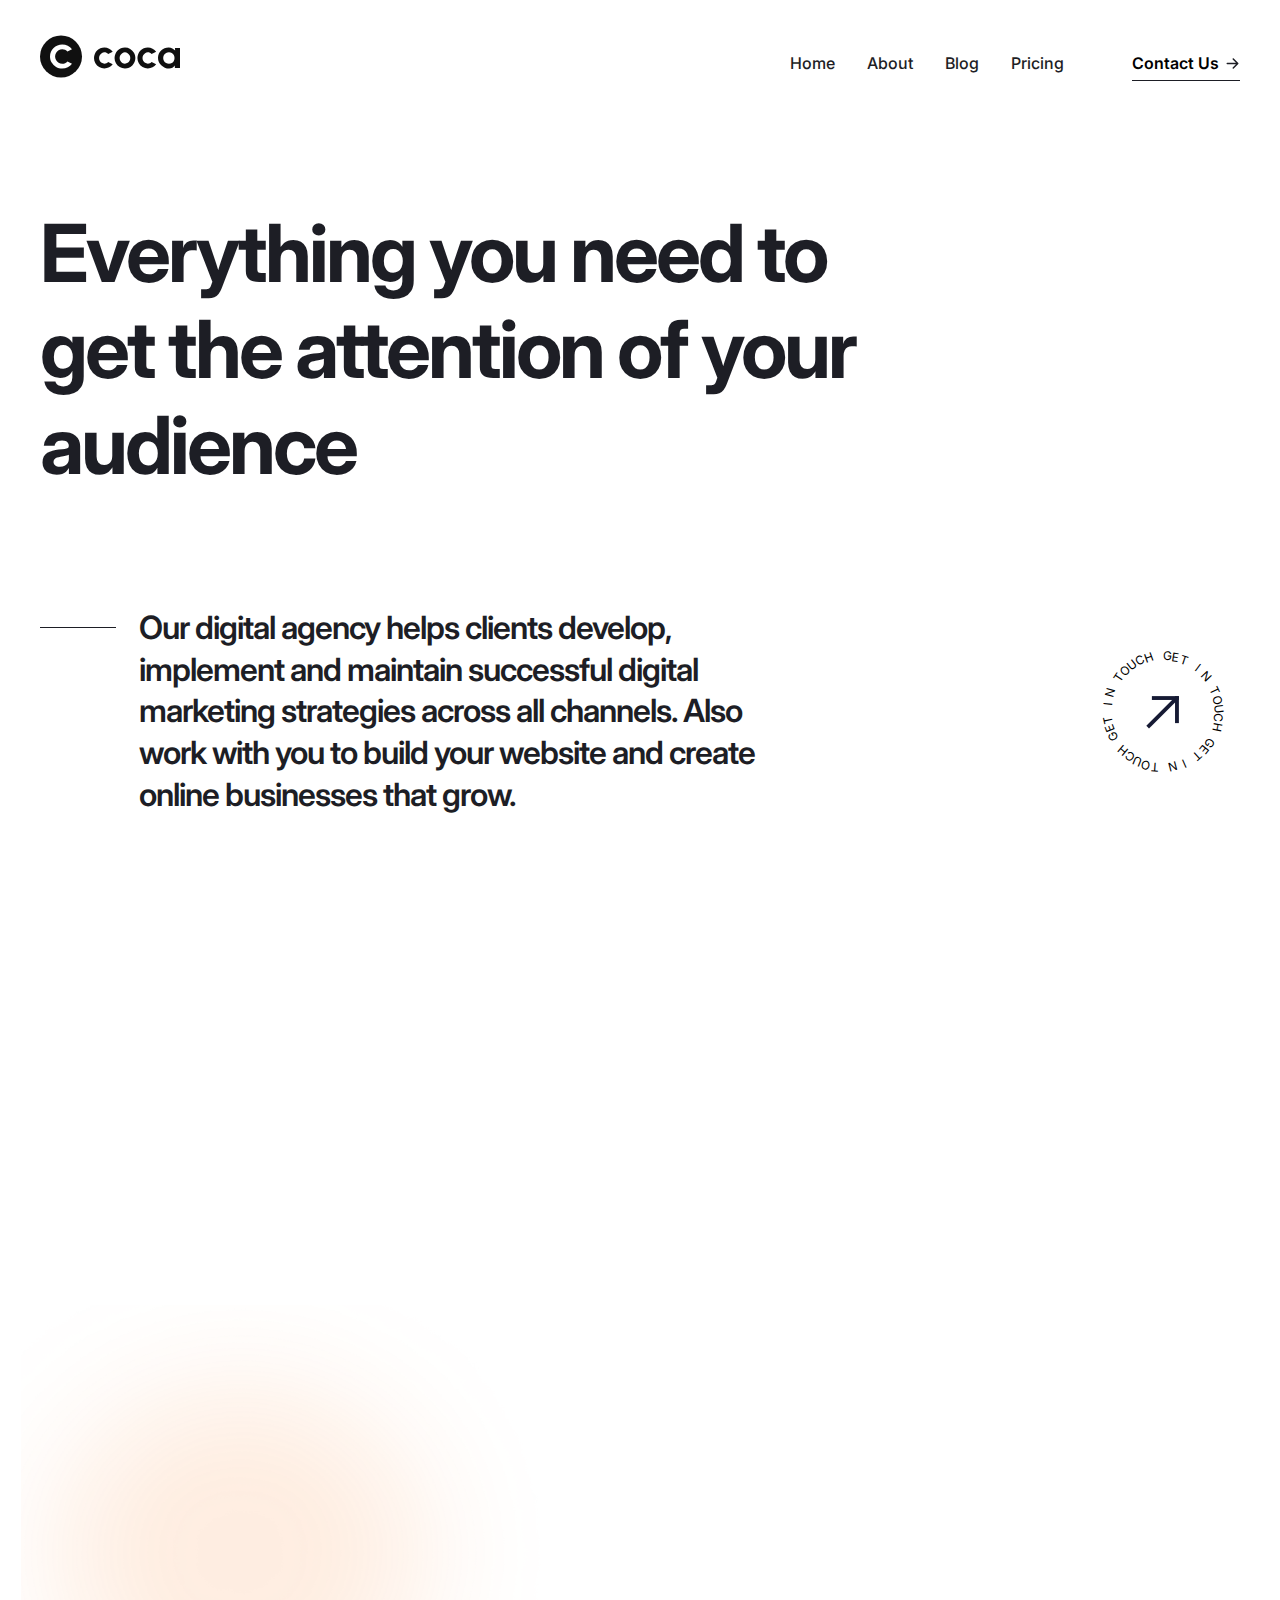
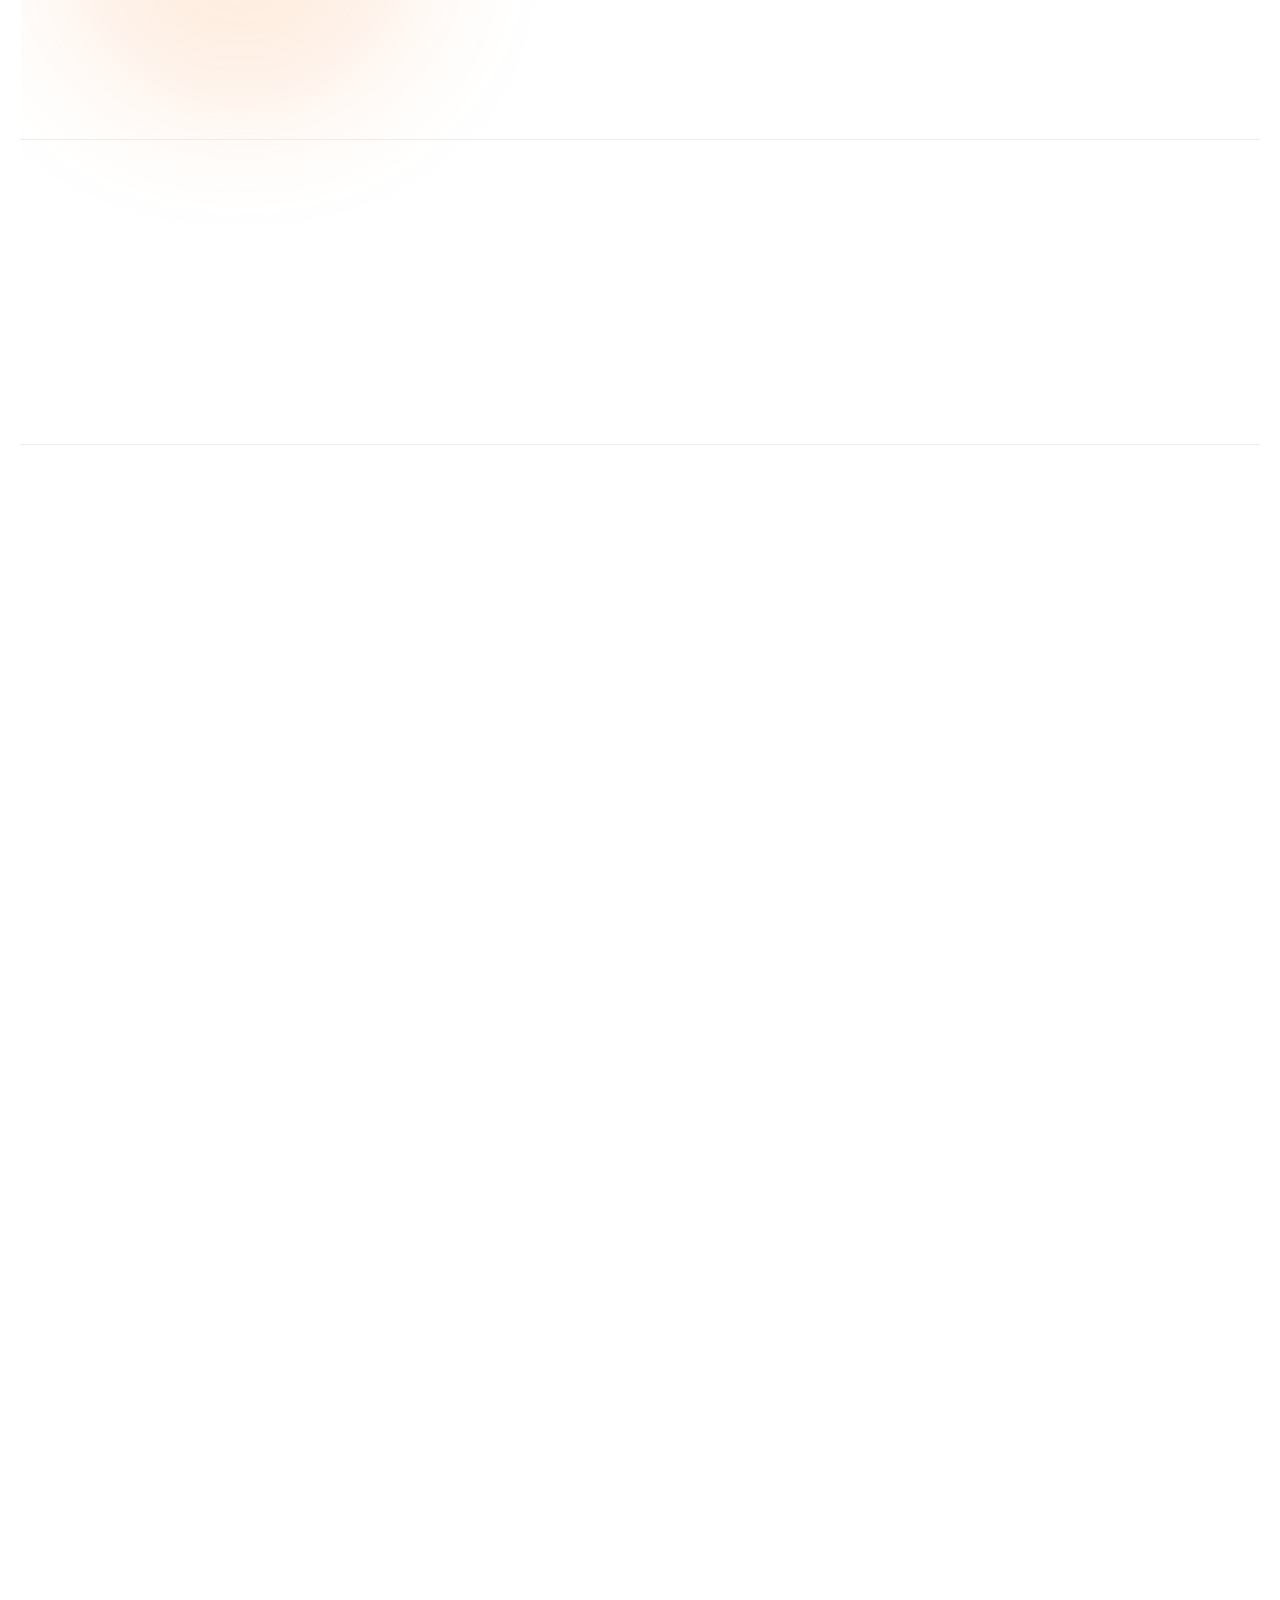
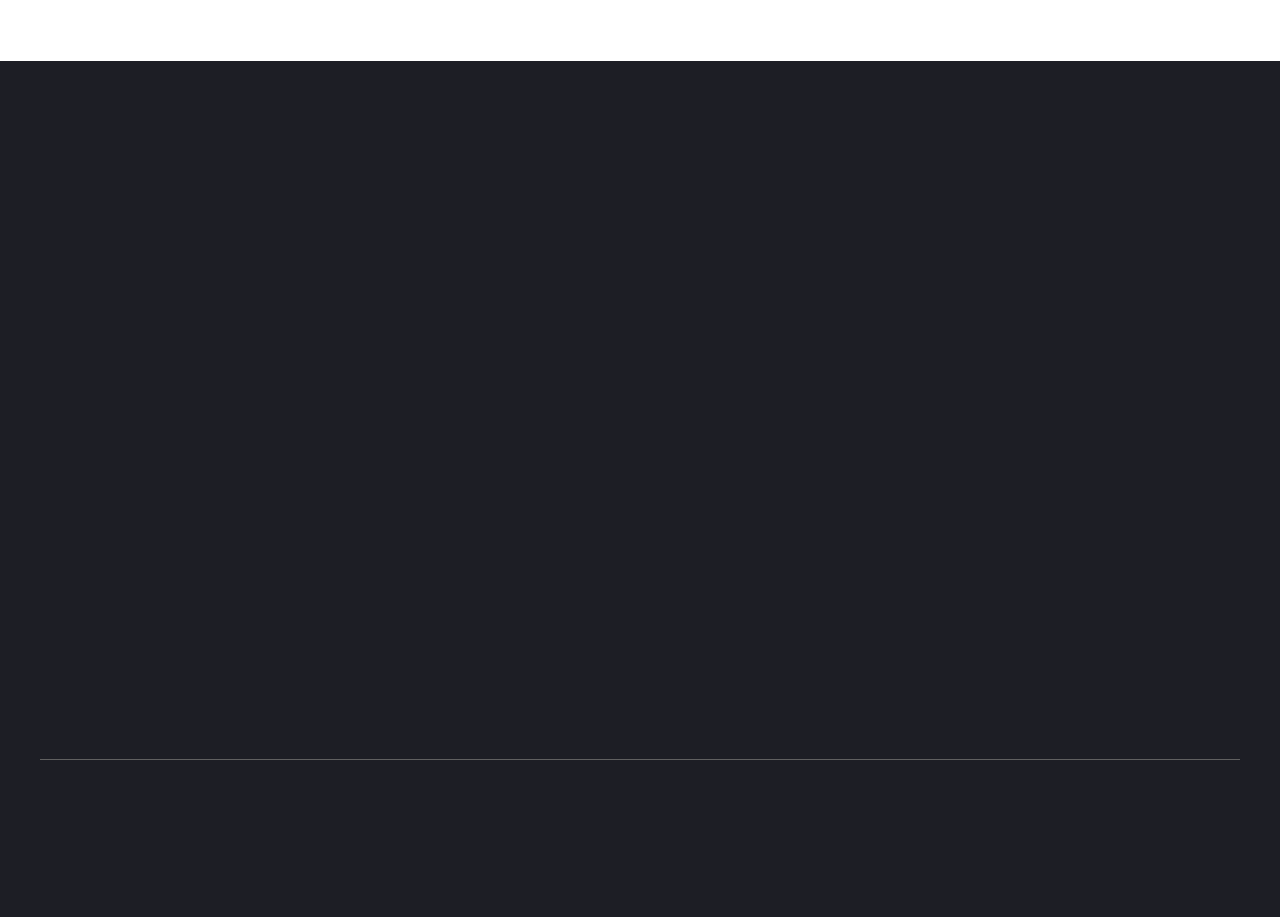
==== commit d8464aa9: "team section animated" ====
--- a/about.html
+++ b/about.html
@@ -138,15 +138,15 @@
 
       <section class="section team">
         <div class="container">
-          <h1 class="title">
+          <h1 class="title wow fadeInLeft">
             Meet our team of creators, designers, and world-class problem
             solvers
           </h1>
-          <p class="team__text">
+          <p class="team__text wow fadeInLeft" data-wow-delay=".2s">
             To become the company that customers want, it takes a group of
             passionate people. Get to know the people who lead
           </p>
-          <div class="team__slider">
+          <div class="team__slider wow fadeInRight" data-wow-delay=".5s">
             <div class="team__item">
               <img src="images/team/team-1.jpg" alt="" class="team__worker" />
               <div class="team__info">
@@ -157,17 +157,29 @@
                 <ul class="team__social">
                   <li>
                     <a href="" class="team__link">
-                        <img src="images/team/socials/twitter.svg" alt="" class="team__img">
-                    </a>
-                  </li>
-                  <li>
-                    <a href="" class="team__link">
-                        <img src="images/team/socials/insta.svg" alt="" class="team__img">
-                    </a>
-                  </li>
-                  <li>
-                    <a href="" class="team__link">
-                        <img src="images/team/socials/linkedin.svg" alt="" class="team__img">
+                      <img
+                        src="images/team/socials/twitter.svg"
+                        alt=""
+                        class="team__img"
+                      />
+                    </a>
+                  </li>
+                  <li>
+                    <a href="" class="team__link">
+                      <img
+                        src="images/team/socials/insta.svg"
+                        alt=""
+                        class="team__img"
+                      />
+                    </a>
+                  </li>
+                  <li>
+                    <a href="" class="team__link">
+                      <img
+                        src="images/team/socials/linkedin.svg"
+                        alt=""
+                        class="team__img"
+                      />
                     </a>
                   </li>
                 </ul>
@@ -175,113 +187,160 @@
             </div>
 
             <div class="team__item">
-                <img src="images/team/team-2.jpg" alt="" class="team__worker" />
-                <div class="team__info">
-                  <div class="team__about">
-                    <h4 class="team__name">Katy Cristy</h4>
-                    <h6 class="team__job">Chief Technology Officer</h6>
-                  </div>
-                  <ul class="team__social">
-                    <li>
-                      <a href="" class="team__link">
-                          <img src="images/team/socials/twitter.svg" alt="" class="team__img">
-                      </a>
-                    </li>
-                    <li>
-                      <a href="" class="team__link">
-                          <img src="images/team/socials/insta.svg" alt="" class="team__img">
-                      </a>
-                    </li>
-                    <li>
-                      <a href="" class="team__link">
-                          <img src="images/team/socials/linkedin.svg" alt="" class="team__img">
-                      </a>
-                    </li>
-                  </ul>
+              <img src="images/team/team-2.jpg" alt="" class="team__worker" />
+              <div class="team__info">
+                <div class="team__about">
+                  <h4 class="team__name">Katy Cristy</h4>
+                  <h6 class="team__job">Chief Technology Officer</h6>
                 </div>
+                <ul class="team__social">
+                  <li>
+                    <a href="" class="team__link">
+                      <img
+                        src="images/team/socials/twitter.svg"
+                        alt=""
+                        class="team__img"
+                      />
+                    </a>
+                  </li>
+                  <li>
+                    <a href="" class="team__link">
+                      <img
+                        src="images/team/socials/insta.svg"
+                        alt=""
+                        class="team__img"
+                      />
+                    </a>
+                  </li>
+                  <li>
+                    <a href="" class="team__link">
+                      <img
+                        src="images/team/socials/linkedin.svg"
+                        alt=""
+                        class="team__img"
+                      />
+                    </a>
+                  </li>
+                </ul>
               </div>
-
-              <div class="team__item">
-                <img src="images/team/team-3.jpg" alt="" class="team__worker" />
-                <div class="team__info">
-                  <div class="team__about">
-                    <h4 class="team__name">Roger Dzawin</h4>
-                    <h6 class="team__job">Chief Technology Officer</h6>
-                  </div>
-                  <ul class="team__social">
-                    <li>
-                      <a href="" class="team__link">
-                          <img src="images/team/socials/twitter.svg" alt="" class="team__img">
-                      </a>
-                    </li>
-                    <li>
-                      <a href="" class="team__link">
-                          <img src="images/team/socials/insta.svg" alt="" class="team__img">
-                      </a>
-                    </li>
-                    <li>
-                      <a href="" class="team__link">
-                          <img src="images/team/socials/linkedin.svg" alt="" class="team__img">
-                      </a>
-                    </li>
-                  </ul>
+            </div>
+
+            <div class="team__item">
+              <img src="images/team/team-3.jpg" alt="" class="team__worker" />
+              <div class="team__info">
+                <div class="team__about">
+                  <h4 class="team__name">Roger Dzawin</h4>
+                  <h6 class="team__job">Chief Technology Officer</h6>
                 </div>
+                <ul class="team__social">
+                  <li>
+                    <a href="" class="team__link">
+                      <img
+                        src="images/team/socials/twitter.svg"
+                        alt=""
+                        class="team__img"
+                      />
+                    </a>
+                  </li>
+                  <li>
+                    <a href="" class="team__link">
+                      <img
+                        src="images/team/socials/insta.svg"
+                        alt=""
+                        class="team__img"
+                      />
+                    </a>
+                  </li>
+                  <li>
+                    <a href="" class="team__link">
+                      <img
+                        src="images/team/socials/linkedin.svg"
+                        alt=""
+                        class="team__img"
+                      />
+                    </a>
+                  </li>
+                </ul>
               </div>
-
-              <div class="team__item">
-                <img src="images/team/team-1.jpg" alt="" class="team__worker" />
-                <div class="team__info">
-                  <div class="team__about">
-                    <h4 class="team__name">Arlyne Stefano</h4>
-                    <h6 class="team__job">Founder & CEO</h6>
-                  </div>
-                  <ul class="team__social">
-                    <li>
-                      <a href="" class="team__link">
-                          <img src="images/team/socials/twitter.svg" alt="" class="team__img">
-                      </a>
-                    </li>
-                    <li>
-                      <a href="" class="team__link">
-                          <img src="images/team/socials/insta.svg" alt="" class="team__img">
-                      </a>
-                    </li>
-                    <li>
-                      <a href="" class="team__link">
-                          <img src="images/team/socials/linkedin.svg" alt="" class="team__img">
-                      </a>
-                    </li>
-                  </ul>
+            </div>
+
+            <div class="team__item">
+              <img src="images/team/team-1.jpg" alt="" class="team__worker" />
+              <div class="team__info">
+                <div class="team__about">
+                  <h4 class="team__name">Arlyne Stefano</h4>
+                  <h6 class="team__job">Founder & CEO</h6>
                 </div>
+                <ul class="team__social">
+                  <li>
+                    <a href="" class="team__link">
+                      <img
+                        src="images/team/socials/twitter.svg"
+                        alt=""
+                        class="team__img"
+                      />
+                    </a>
+                  </li>
+                  <li>
+                    <a href="" class="team__link">
+                      <img
+                        src="images/team/socials/insta.svg"
+                        alt=""
+                        class="team__img"
+                      />
+                    </a>
+                  </li>
+                  <li>
+                    <a href="" class="team__link">
+                      <img
+                        src="images/team/socials/linkedin.svg"
+                        alt=""
+                        class="team__img"
+                      />
+                    </a>
+                  </li>
+                </ul>
               </div>
-  
-              <div class="team__item">
-                  <img src="images/team/team-2.jpg" alt="" class="team__worker" />
-                  <div class="team__info">
-                    <div class="team__about">
-                      <h4 class="team__name">Katy Cristy</h4>
-                      <h6 class="team__job">Chief Technology Officer</h6>
-                    </div>
-                    <ul class="team__social">
-                      <li>
-                        <a href="" class="team__link">
-                            <img src="images/team/socials/twitter.svg" alt="" class="team__img">
-                        </a>
-                      </li>
-                      <li>
-                        <a href="" class="team__link">
-                            <img src="images/team/socials/insta.svg" alt="" class="team__img">
-                        </a>
-                      </li>
-                      <li>
-                        <a href="" class="team__link">
-                            <img src="images/team/socials/linkedin.svg" alt="" class="team__img">
-                        </a>
-                      </li>
-                    </ul>
-                  </div>
+            </div>
+
+            <div class="team__item">
+              <img src="images/team/team-2.jpg" alt="" class="team__worker" />
+              <div class="team__info">
+                <div class="team__about">
+                  <h4 class="team__name">Katy Cristy</h4>
+                  <h6 class="team__job">Chief Technology Officer</h6>
                 </div>
-
+                <ul class="team__social">
+                  <li>
+                    <a href="" class="team__link">
+                      <img
+                        src="images/team/socials/twitter.svg"
+                        alt=""
+                        class="team__img"
+                      />
+                    </a>
+                  </li>
+                  <li>
+                    <a href="" class="team__link">
+                      <img
+                        src="images/team/socials/insta.svg"
+                        alt=""
+                        class="team__img"
+                      />
+                    </a>
+                  </li>
+                  <li>
+                    <a href="" class="team__link">
+                      <img
+                        src="images/team/socials/linkedin.svg"
+                        alt=""
+                        class="team__img"
+                      />
+                    </a>
+                  </li>
+                </ul>
+              </div>
+            </div>
           </div>
         </div>
       </section>
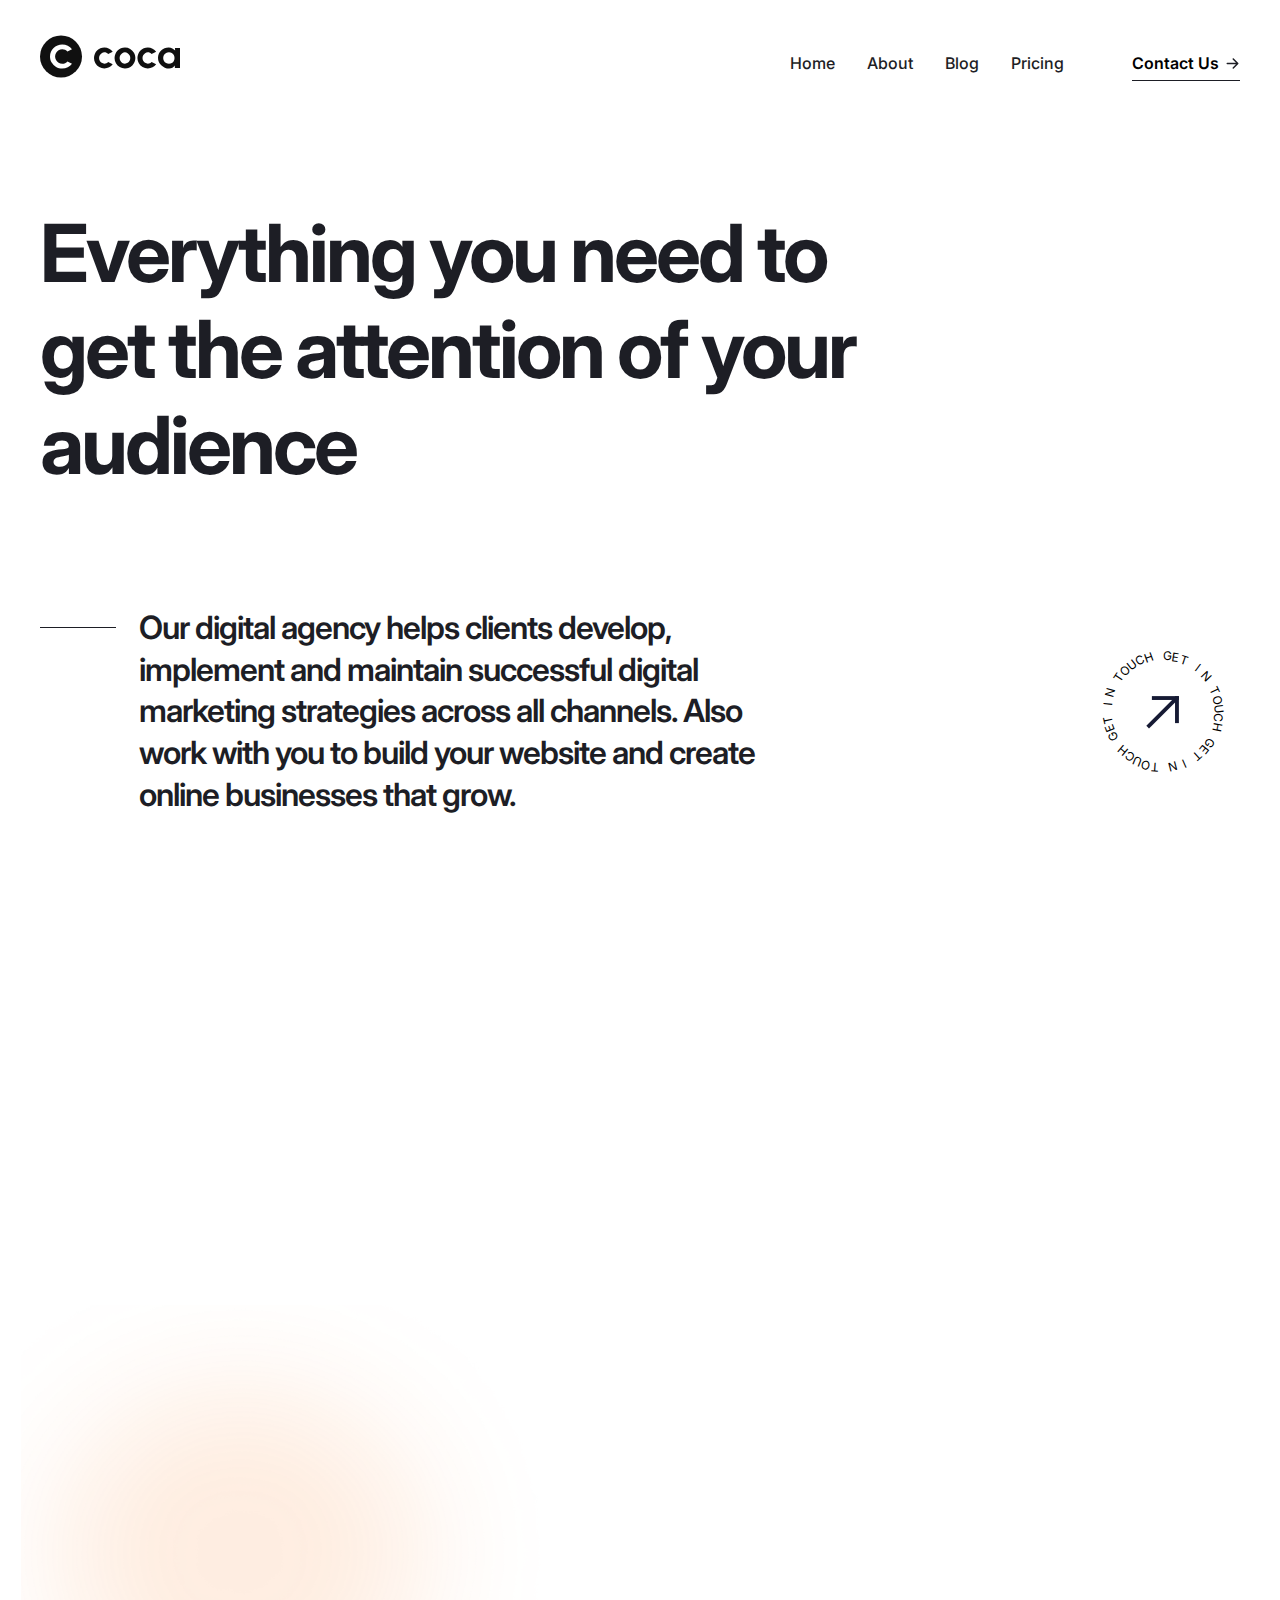
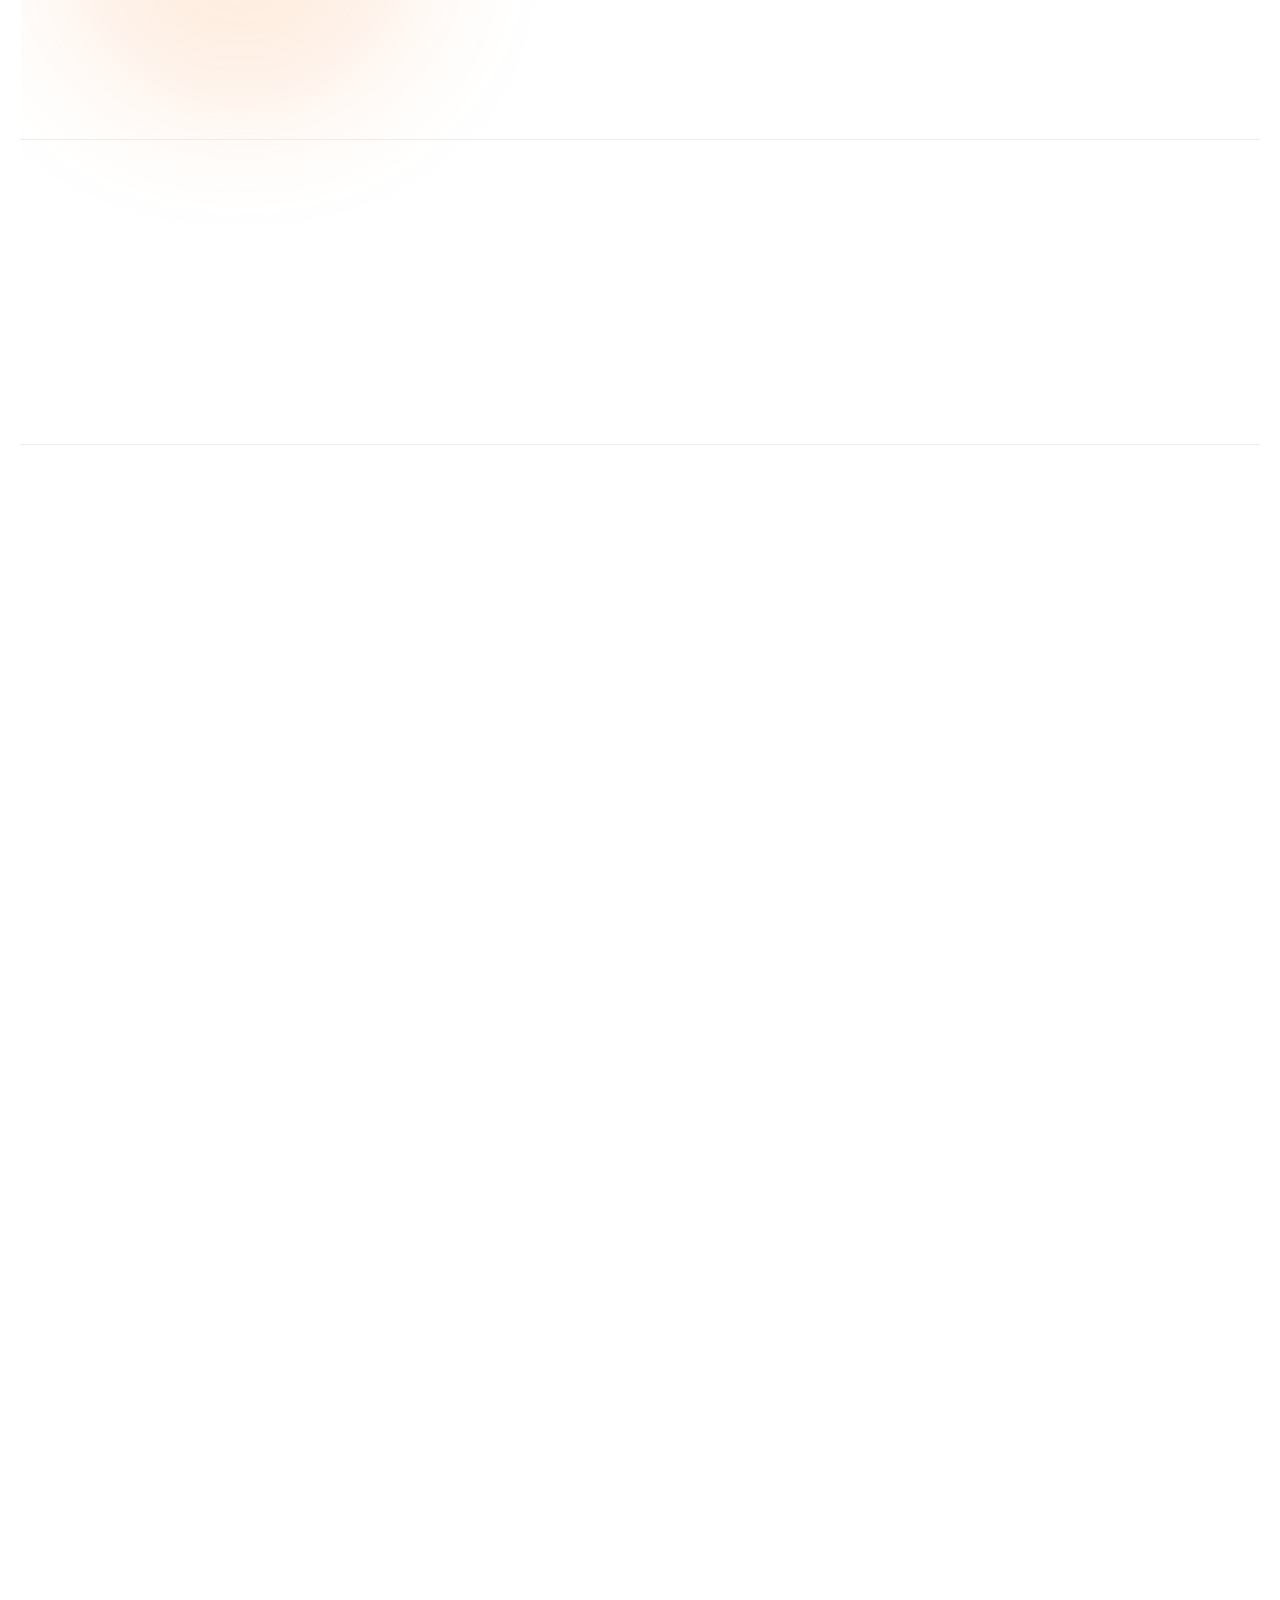
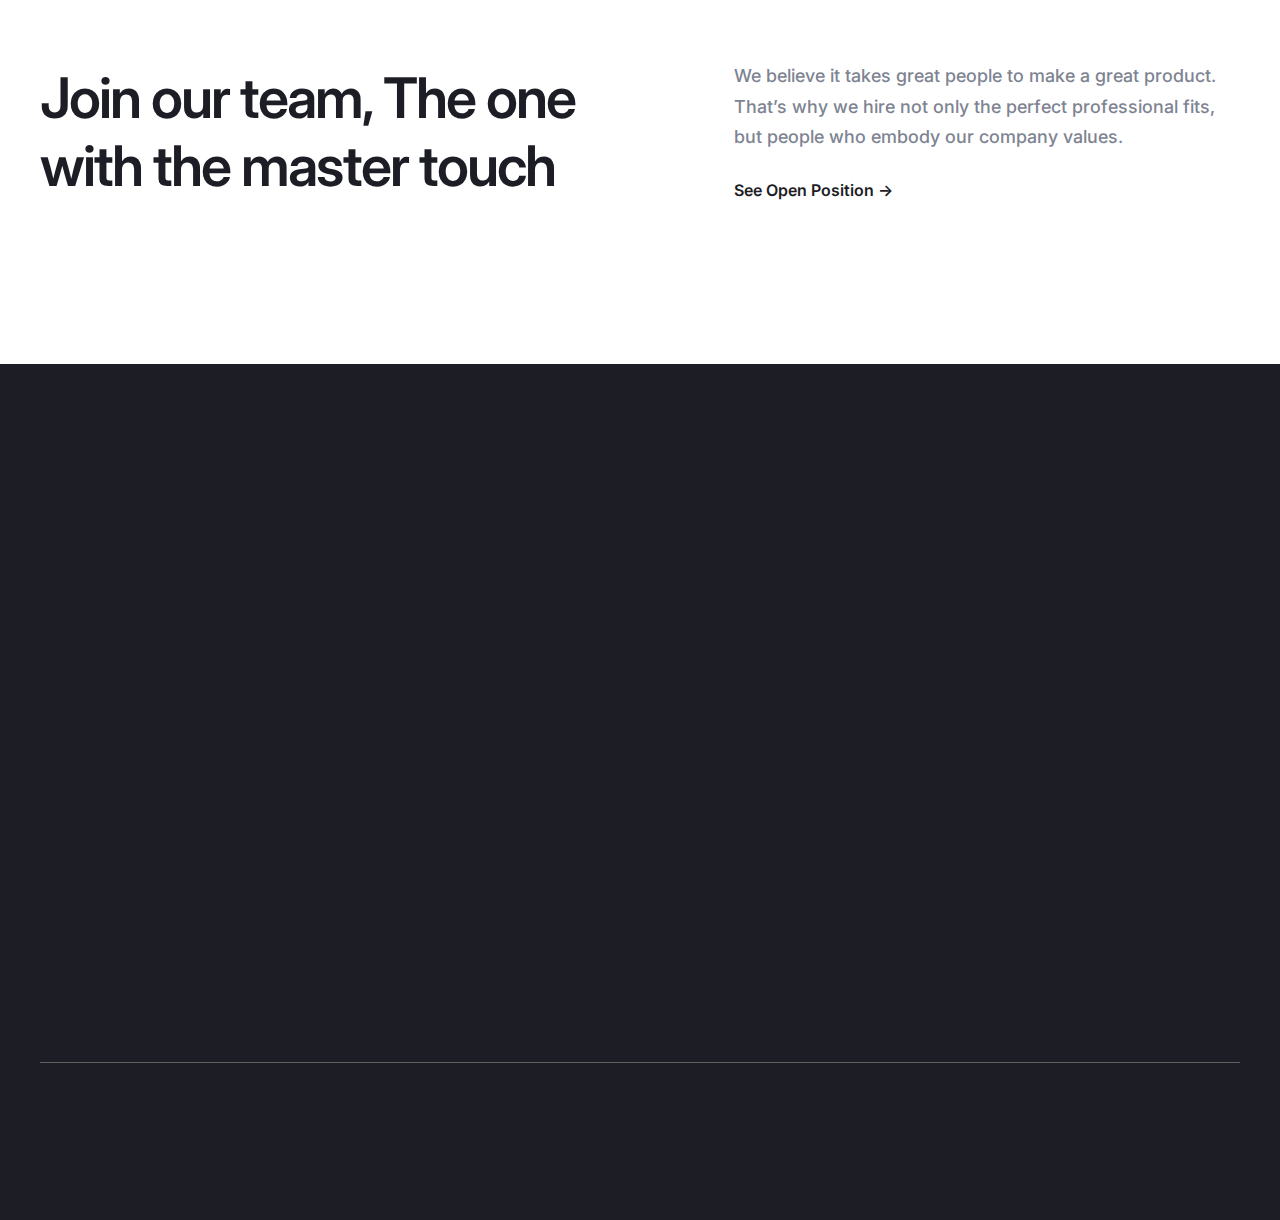
==== commit bc05827e: "join-us section" ====
--- a/about.html
+++ b/about.html
@@ -344,6 +344,20 @@
           </div>
         </div>
       </section>
+
+      <section class="section join-us">
+        <div class="container join-us__inner">
+            <h1 class="title">
+                Join our team, The one with the master touch
+            </h1>
+            <div class="join-us__content">
+                <p class="join-us__text">
+                    We believe it takes great people to make a great product. That’s why we hire not only the perfect professional fits, but people who embody our company values.
+                </p>
+                <a href="#" class="join-us__link">See Open Position -></a>
+            </div>
+        </div>
+      </section>
     </main>
 
     <footer class="footer footer--dark">
--- a/css/style.css
+++ b/css/style.css
@@ -1391,6 +1391,28 @@
     transition: transform .2s;
 }
 
+.join-us__inner {
+    display: flex;
+    justify-content: space-between;
+    gap: 0 50px;
+    align-items: center;
+}
+.join-us__content {
+    max-width: 506px;
+}
+
+.join-us__text {
+    color: #7E8492;
+    font-size: 18px;
+    font-weight: 500;
+    padding-bottom: 24px;
+}
+
+.join-us__link {
+    font-weight: 600;
+    line-height: 24px;
+}
+
 
 
 
@@ -1643,6 +1665,10 @@
 
     .get-it {
         padding: 75px 0 105px;
+    }
+
+    .team__text {
+        padding: 20px 0 60px;
     }
 }
 
@@ -1985,6 +2011,10 @@
     .quote__text {
         max-width: 100%;
     }
+
+    .team__text {
+        font-size: 16px;
+    }
 }
 
 @media (max-width: 600px) {
@@ -2072,6 +2102,10 @@
     .quote__inner {
         padding-top: 48px;
         padding-bottom: 48px;
+    }
+
+    .team__text {
+        padding-bottom: 50px;
     }
 }
 
@@ -2315,6 +2349,44 @@
         padding-top: 42px;
         padding-bottom: 42px;
     }
+
+    .team__item {
+        max-width: 247px;
+    }
+
+    .team__worker {
+        width: 100%;
+        max-height: 244px;
+        object-fit: cover;
+        object-position: 0 0;
+    }
+
+    .team__name {
+        font-size: 16px;
+    }
+
+    .team__job {
+        font-size: 14px;
+    }
+
+    .team__img {
+        width: 25px;
+        height: 25px;
+    }
+
+    .team__slider .slick-track {
+        gap: 0 16px;
+    }
+
+    .team__slider .slick-track {
+        gap: 0 16px;
+    }
+
+    .team__text {
+        font-size: 14px;
+        padding-top: 16px;
+        padding-bottom: 40px;
+    }
 }
 
 @media (max-width: 460px) {
@@ -2599,6 +2671,15 @@
     .get-it__text {
         padding-left: 32px;
     }
+
+    .team__img {
+        width: 20px;
+        height: 20px;
+    }
+
+    .team__text {
+        padding-bottom: 32px;
+    }
 }
 
 @keyframes rotateText {
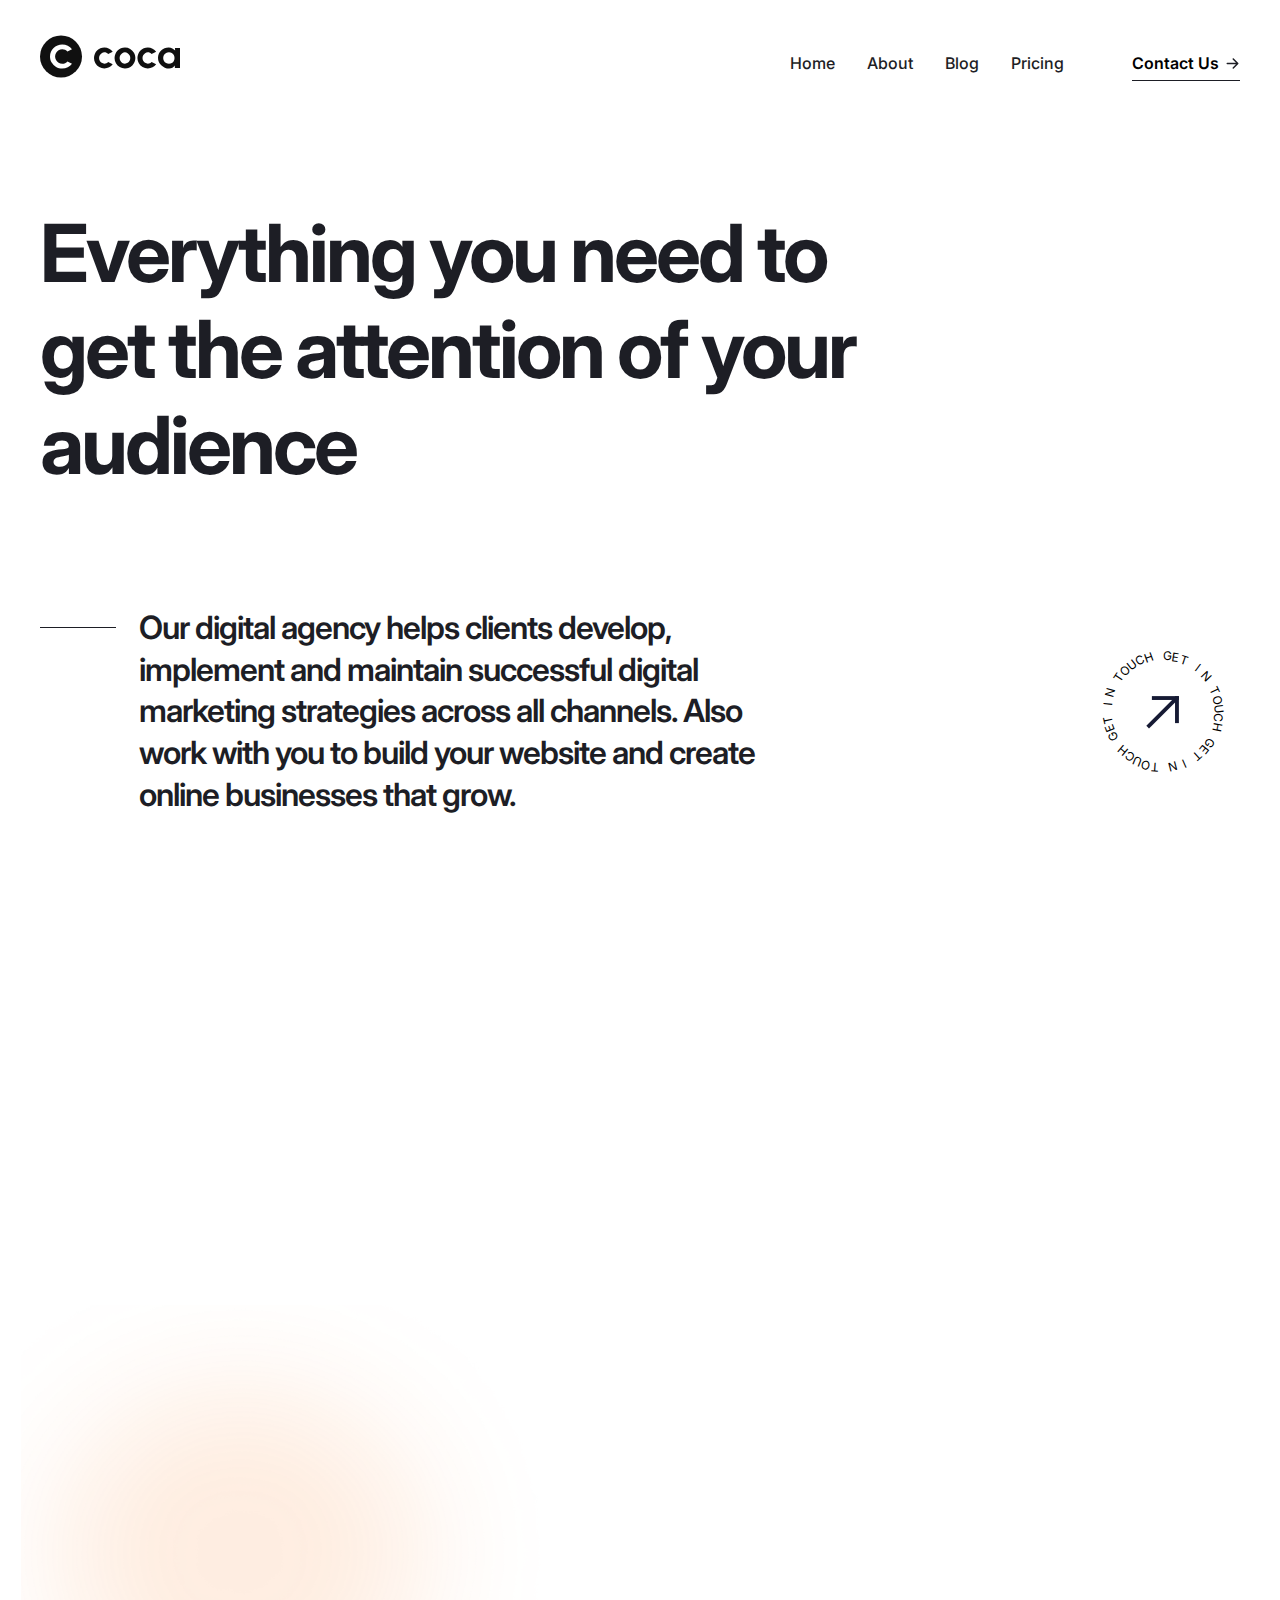
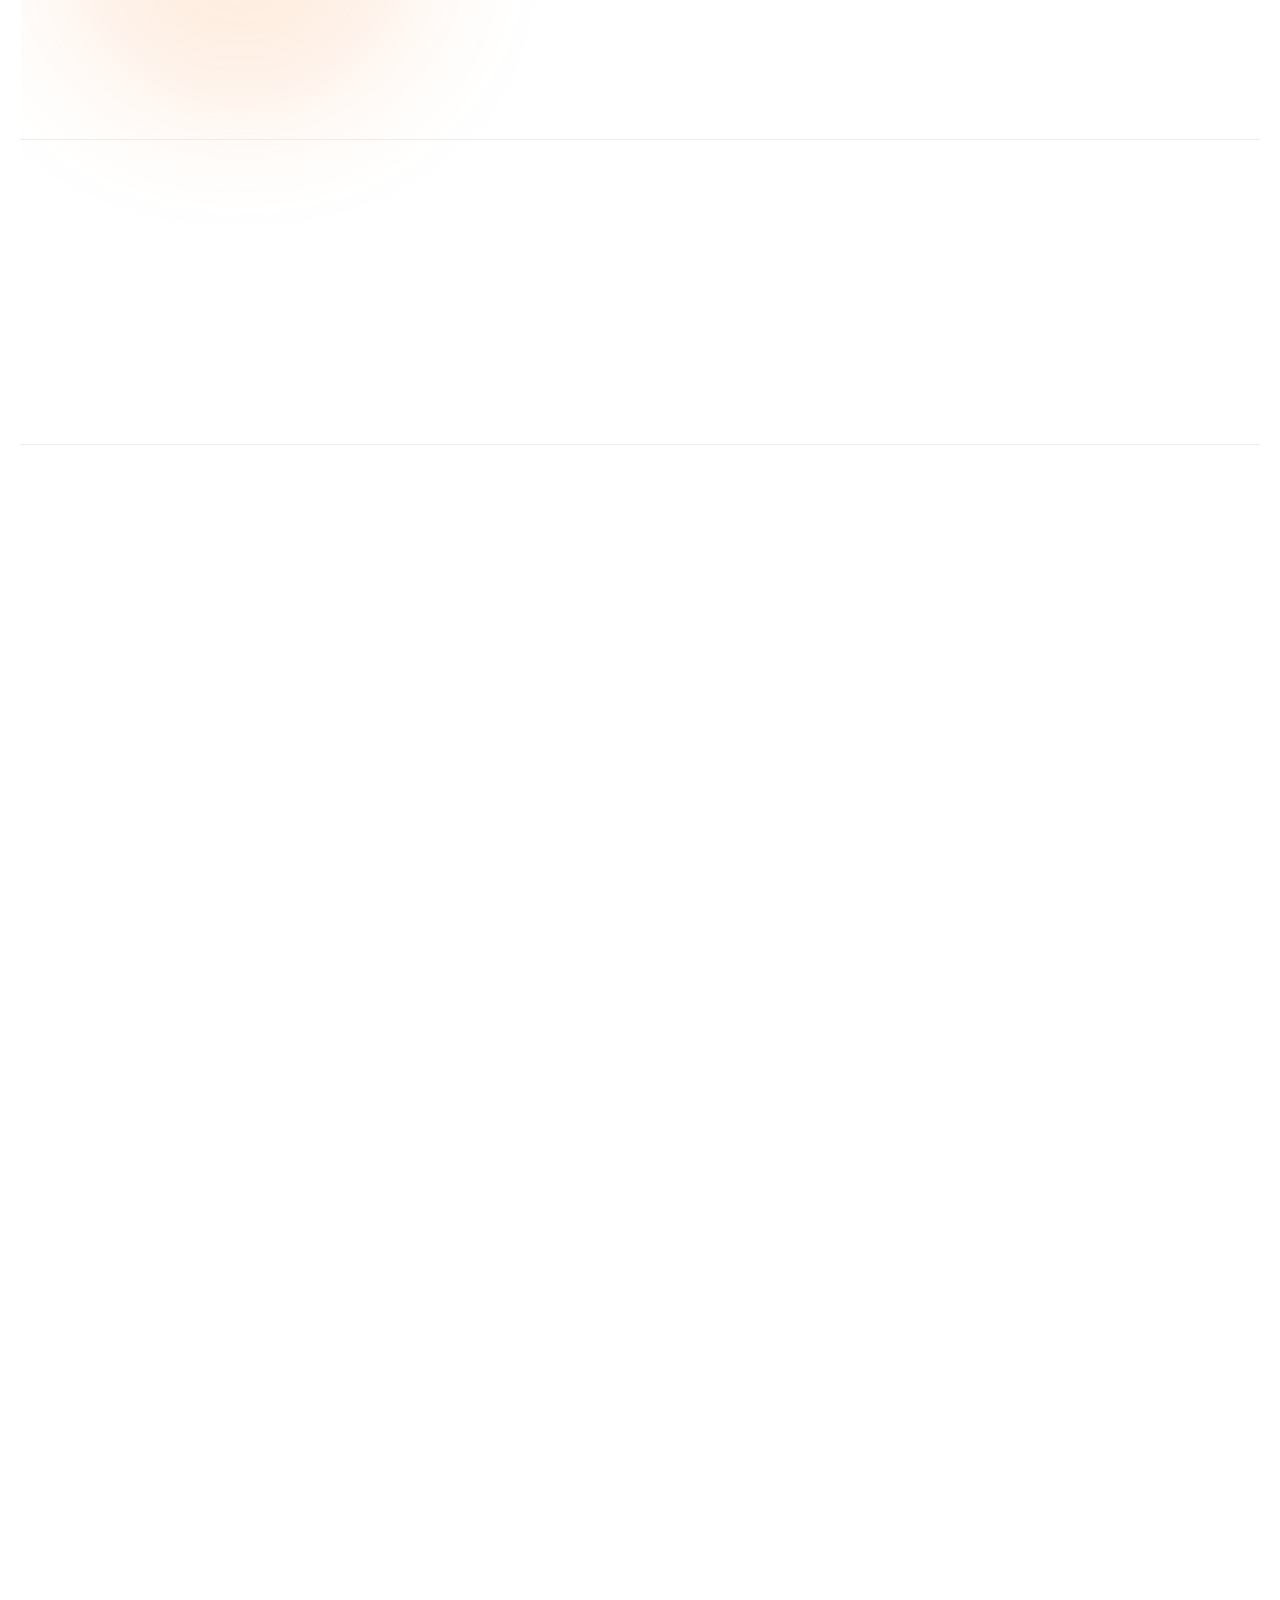
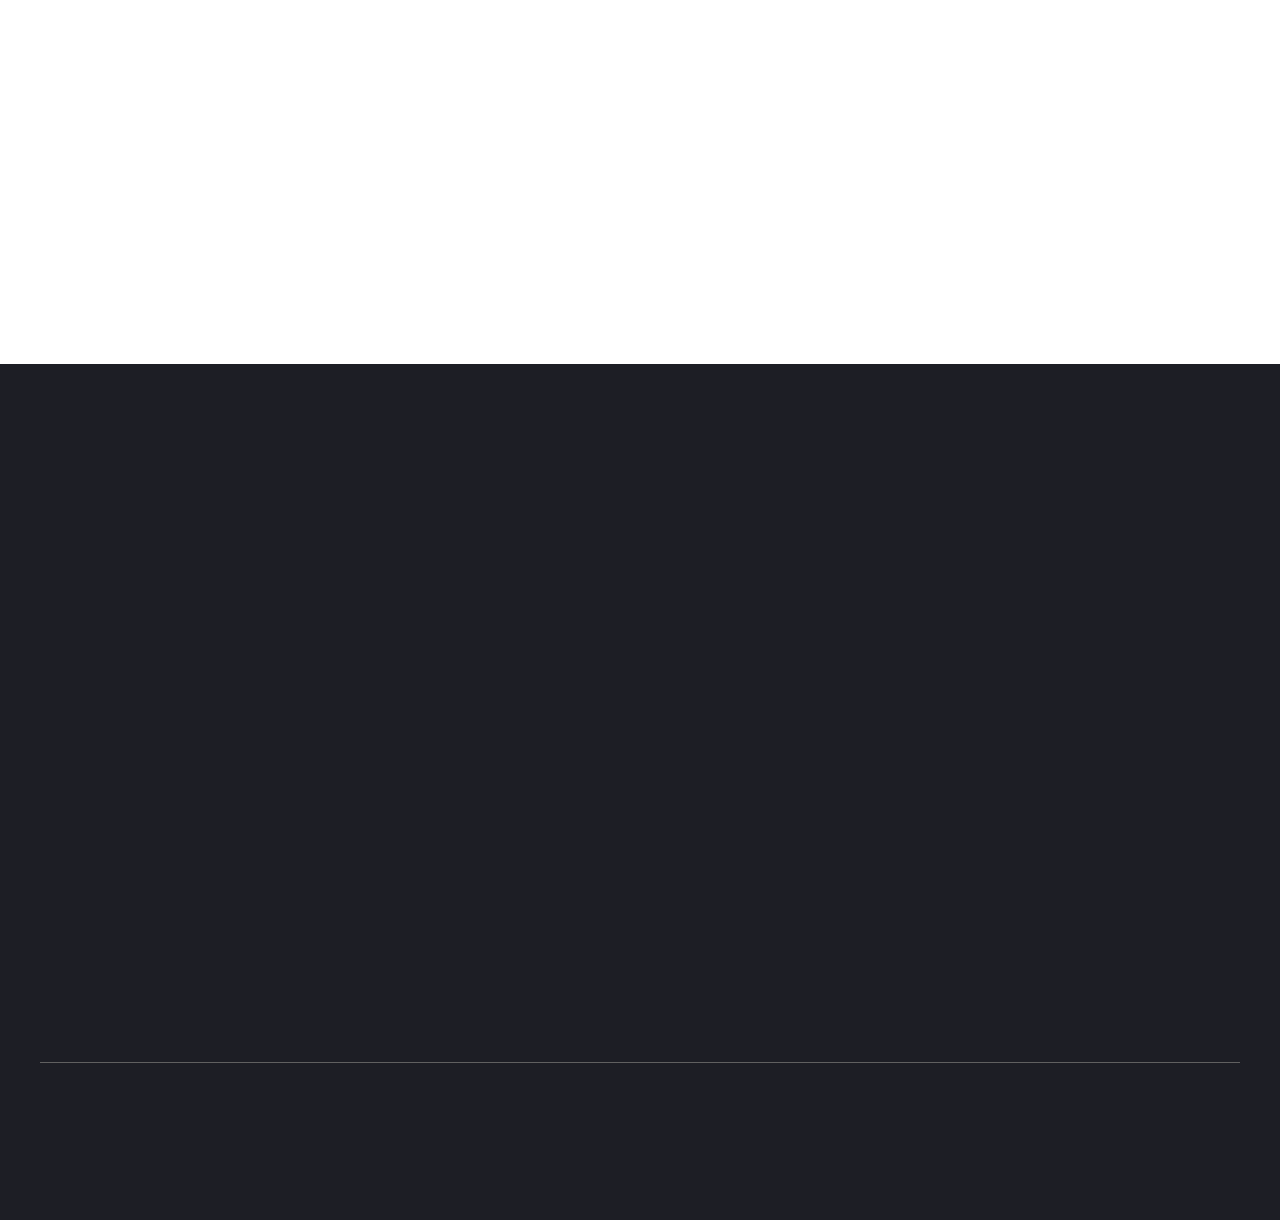
==== commit d2d64904: "join-us section animated" ====
--- a/about.html
+++ b/about.html
@@ -347,11 +347,11 @@
 
       <section class="section join-us">
         <div class="container join-us__inner">
-            <h1 class="title">
+            <h1 class="title wow fadeInUp">
                 Join our team, The one with the master touch
             </h1>
-            <div class="join-us__content">
-                <p class="join-us__text">
+            <div class="join-us__content wow fadeInUp" data-wow-delay=".5s">
+                <p class="join-us__text wow fadeInUp" data-wow-delay=".3s">
                     We believe it takes great people to make a great product. That’s why we hire not only the perfect professional fits, but people who embody our company values.
                 </p>
                 <a href="#" class="join-us__link">See Open Position -></a>
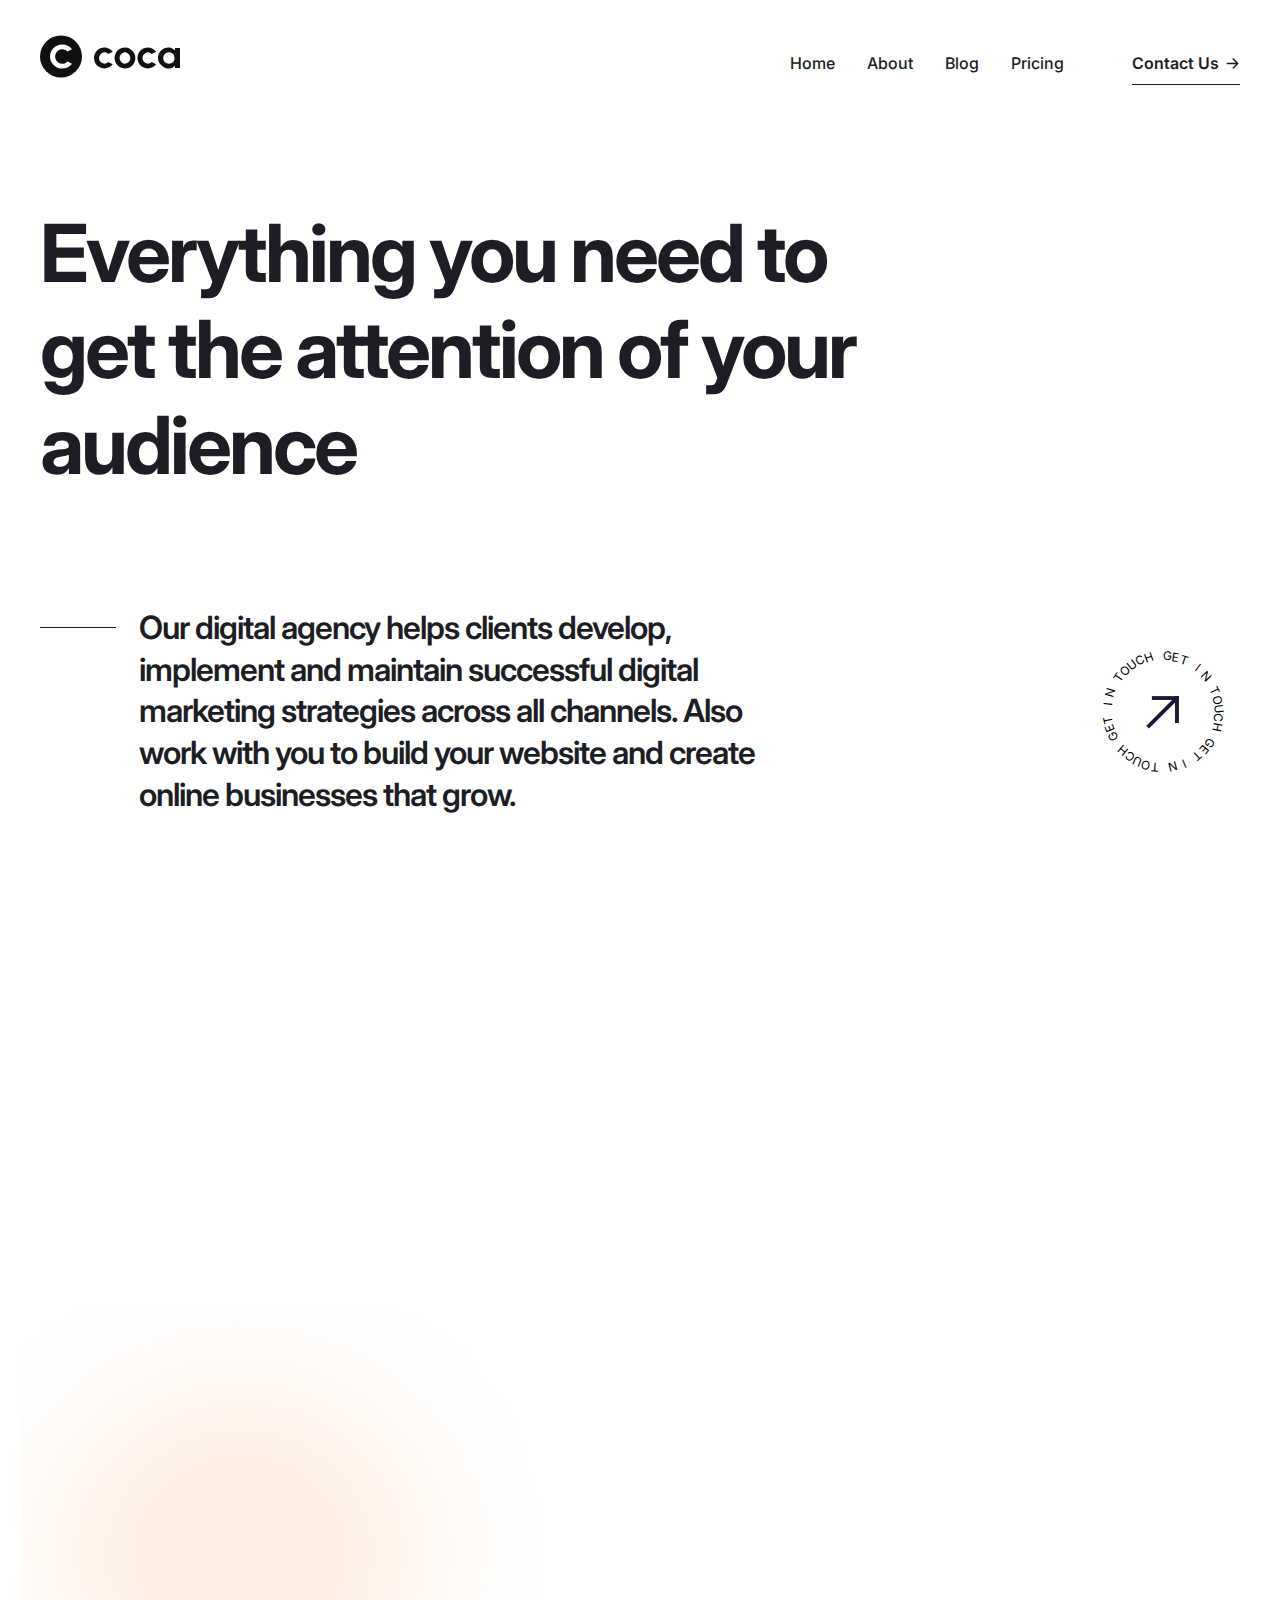
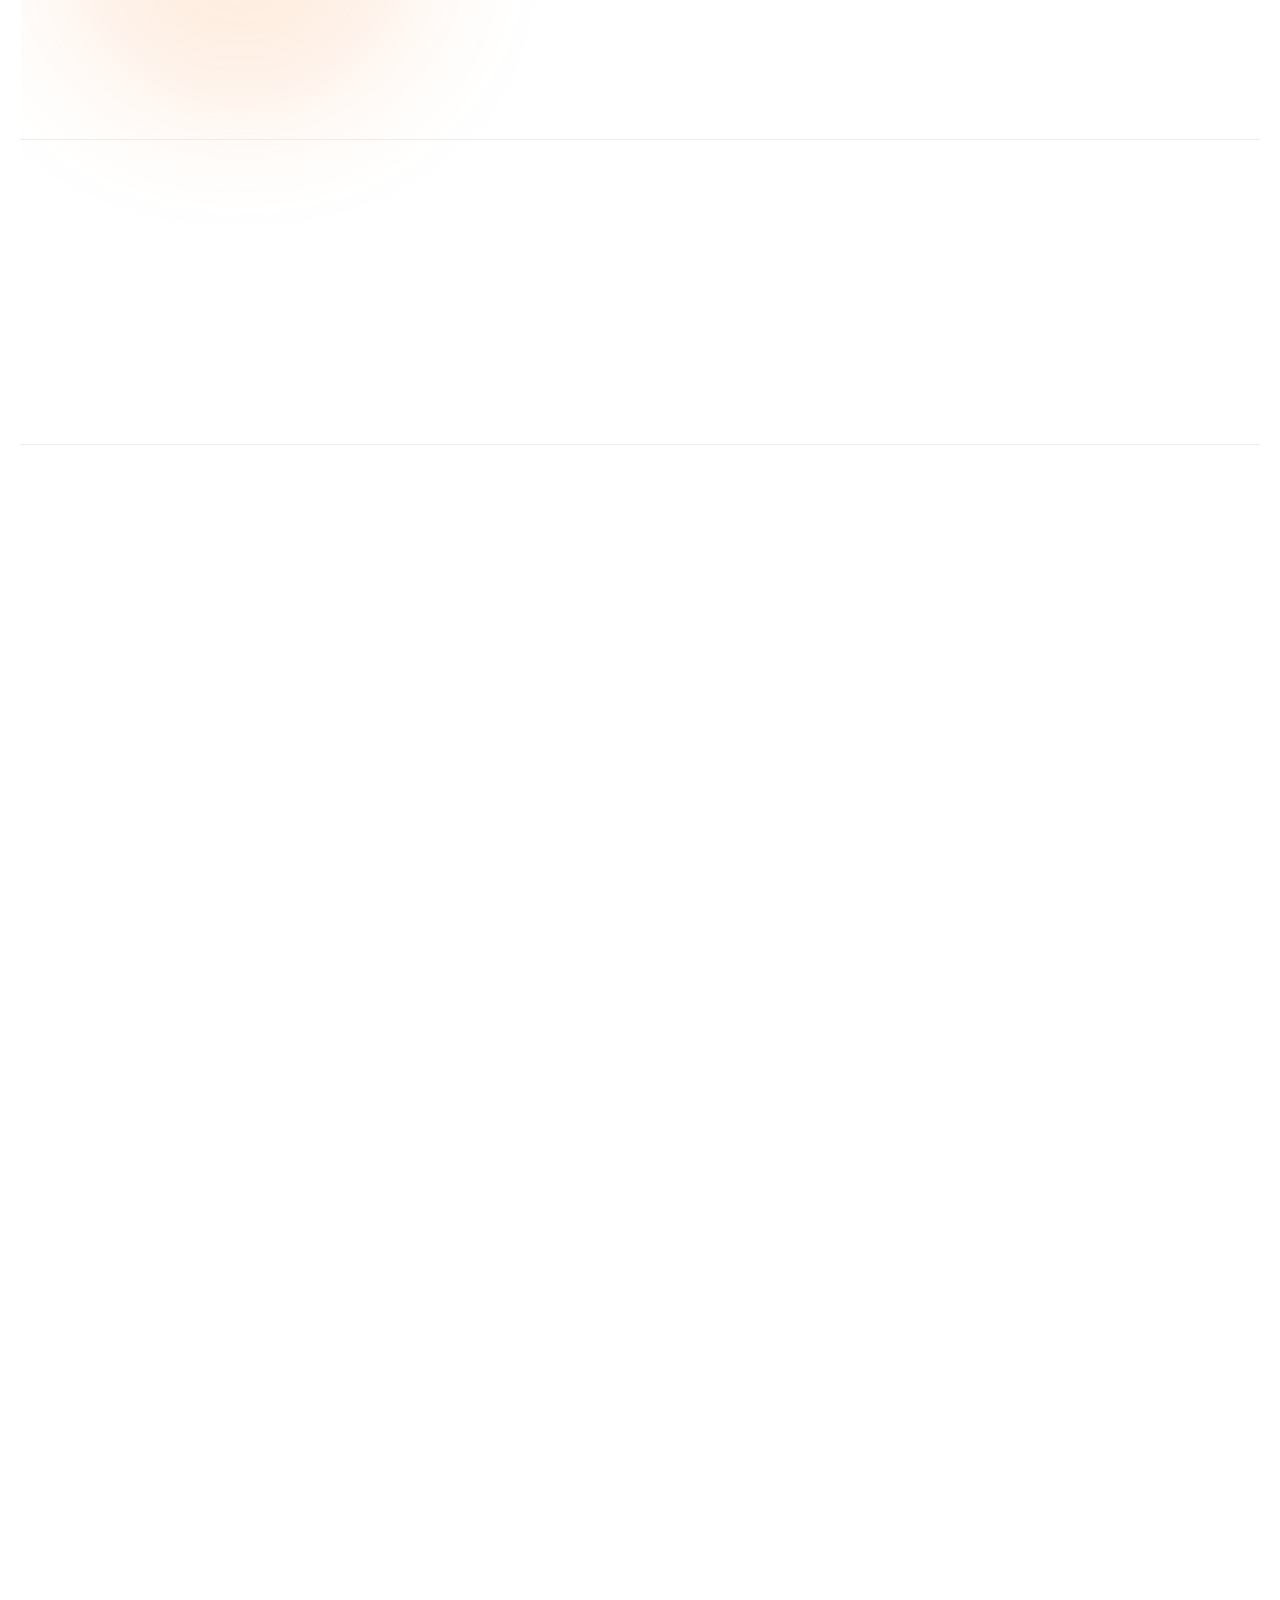
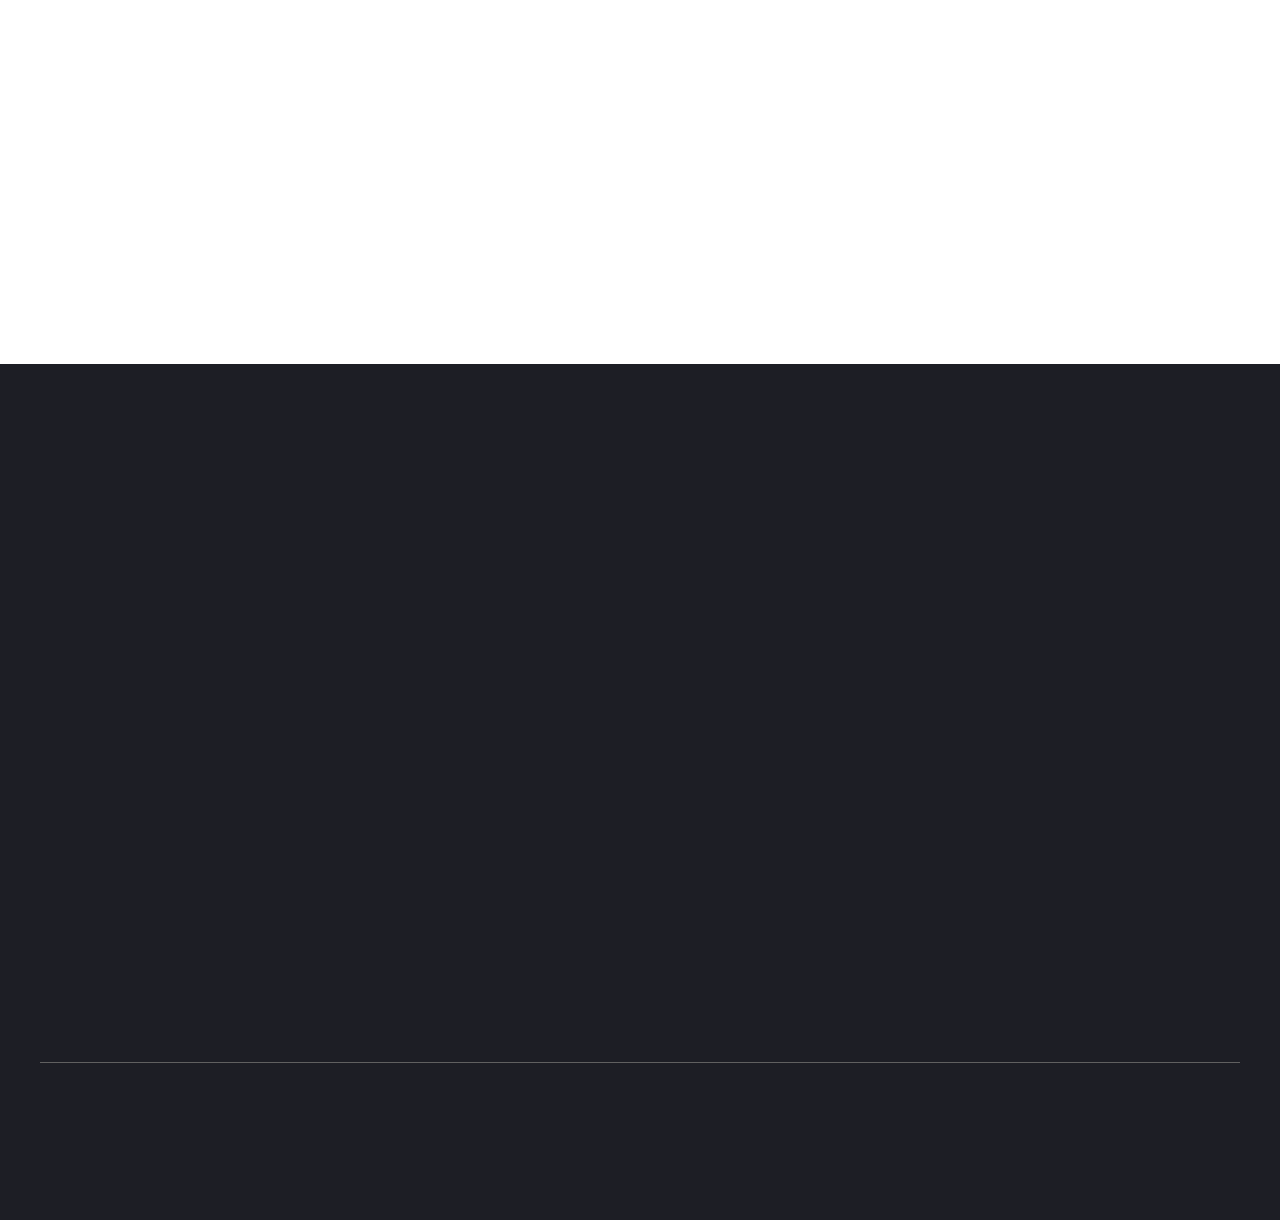
==== commit 47dd43f0: "section connection" ====
--- a/about.html
+++ b/about.html
@@ -26,12 +26,12 @@
             <a href="#" class="nav__item">Blog</a>
             <a href="#" class="nav__item">Pricing</a>
           </nav>
-          <button class="header__btn" data-wow-delay="1s">
+          <a href="contact.html" class="header__btn" data-wow-delay="1s">
             <span>Contact Us</span>
             <svg class="header__arrow">
               <use xlink:href="#arrow"></use>
             </svg>
-          </button>
+          </a>
         </div>
         <button class="burger wow fadeInRight" data-wow-delay=".2s">
           <span></span>
@@ -347,15 +347,17 @@
 
       <section class="section join-us">
         <div class="container join-us__inner">
-            <h1 class="title wow fadeInUp">
-                Join our team, The one with the master touch
-            </h1>
-            <div class="join-us__content wow fadeInUp" data-wow-delay=".5s">
-                <p class="join-us__text wow fadeInUp" data-wow-delay=".3s">
-                    We believe it takes great people to make a great product. That’s why we hire not only the perfect professional fits, but people who embody our company values.
-                </p>
-                <a href="#" class="join-us__link">See Open Position -></a>
-            </div>
+          <h1 class="title wow fadeInUp">
+            Join our team, The one with the master touch
+          </h1>
+          <div class="join-us__content wow fadeInUp" data-wow-delay=".5s">
+            <p class="join-us__text wow fadeInUp" data-wow-delay=".3s">
+              We believe it takes great people to make a great product. That’s
+              why we hire not only the perfect professional fits, but people who
+              embody our company values.
+            </p>
+            <a href="#" class="join-us__link">See Open Position -></a>
+          </div>
         </div>
       </section>
     </main>
--- a/css/style.css
+++ b/css/style.css
@@ -1397,6 +1397,7 @@
     gap: 0 50px;
     align-items: center;
 }
+
 .join-us__content {
     max-width: 506px;
 }
@@ -1411,6 +1412,112 @@
 .join-us__link {
     font-weight: 600;
     line-height: 24px;
+}
+
+.contact__title {
+    padding: 112px 0 82px;
+    max-width: 741px;
+    font-size: 72px;
+    font-weight: 700;
+    line-height: 1.2;
+    letter-spacing: -3px;
+}
+
+.connection__inner {
+    display: flex;
+    align-items: center;
+    gap: 0 86px;
+}
+
+.connection__map {
+    background-position: center;
+    background-repeat: no-repeat;
+    background-size: contain;
+    min-width: 956px;
+    min-height: 540px;
+    position: relative;
+}
+
+.connection__loc,
+.connection__shadow {
+    position: absolute;
+}
+
+.connection__loc {
+    bottom: 102px;
+    right: 127px;
+    animation: bouncingPin 10s infinite;
+    animation-delay: 3s;
+}
+
+.connection__shadow {
+    bottom: 95px;
+    right: 135px;
+}
+
+.connection__address {
+    padding: 12px 16px;
+    background-color: #fff;
+    box-shadow: 0px 16px 24px 0px rgba(30, 30, 30, 0.08);
+    border-radius: 8px;
+    position: absolute;
+    bottom: 156px;
+    right: 54px;
+    visibility: 0;
+    opacity: 0;
+    transition: opacity .3s;
+}
+
+.connection__loc:hover {
+    animation-play-state: paused;
+}
+
+.connection__loc:hover~.connection__address {
+    opacity: 1;
+    visibility: 1;
+    transition: opacity .3s;
+}
+
+
+.connection__city {
+    font-size: 14px;
+    font-weight: 600;
+}
+
+.connection__street {
+    color: #7E8492;
+    font-size: 12px;
+}
+
+.connection__contacts {
+    display: flex;
+    flex-direction: column;
+}
+
+.connection__contacts li {
+    border-bottom: 1px solid #AFB3BB;
+    margin-bottom: 40px;
+    padding-bottom: 32px;
+}
+
+.connection__contacts li:last-child {
+    margin-bottom: 0;
+}
+
+.connection__title {
+    font-size: 24px;
+    font-weight: 700;
+    line-height: 1.3;
+}
+
+.connection__text {
+    font-size: 16px;
+    line-height: 1.5;
+    padding-bottom: 20px;
+}
+
+.connection__link {
+    font-weight: 500;
 }
 
 
@@ -2690,4 +2797,20 @@
     100% {
         transform: rotate(0deg);
     }
+}
+
+@keyframes bouncingPin {
+
+    3%,
+    6% {
+        transform: translateY(0);
+    }
+
+    2% {
+        transform: translateY(-25px);
+    }
+
+    5% {
+        transform: translateY(-10px);
+    }
 }